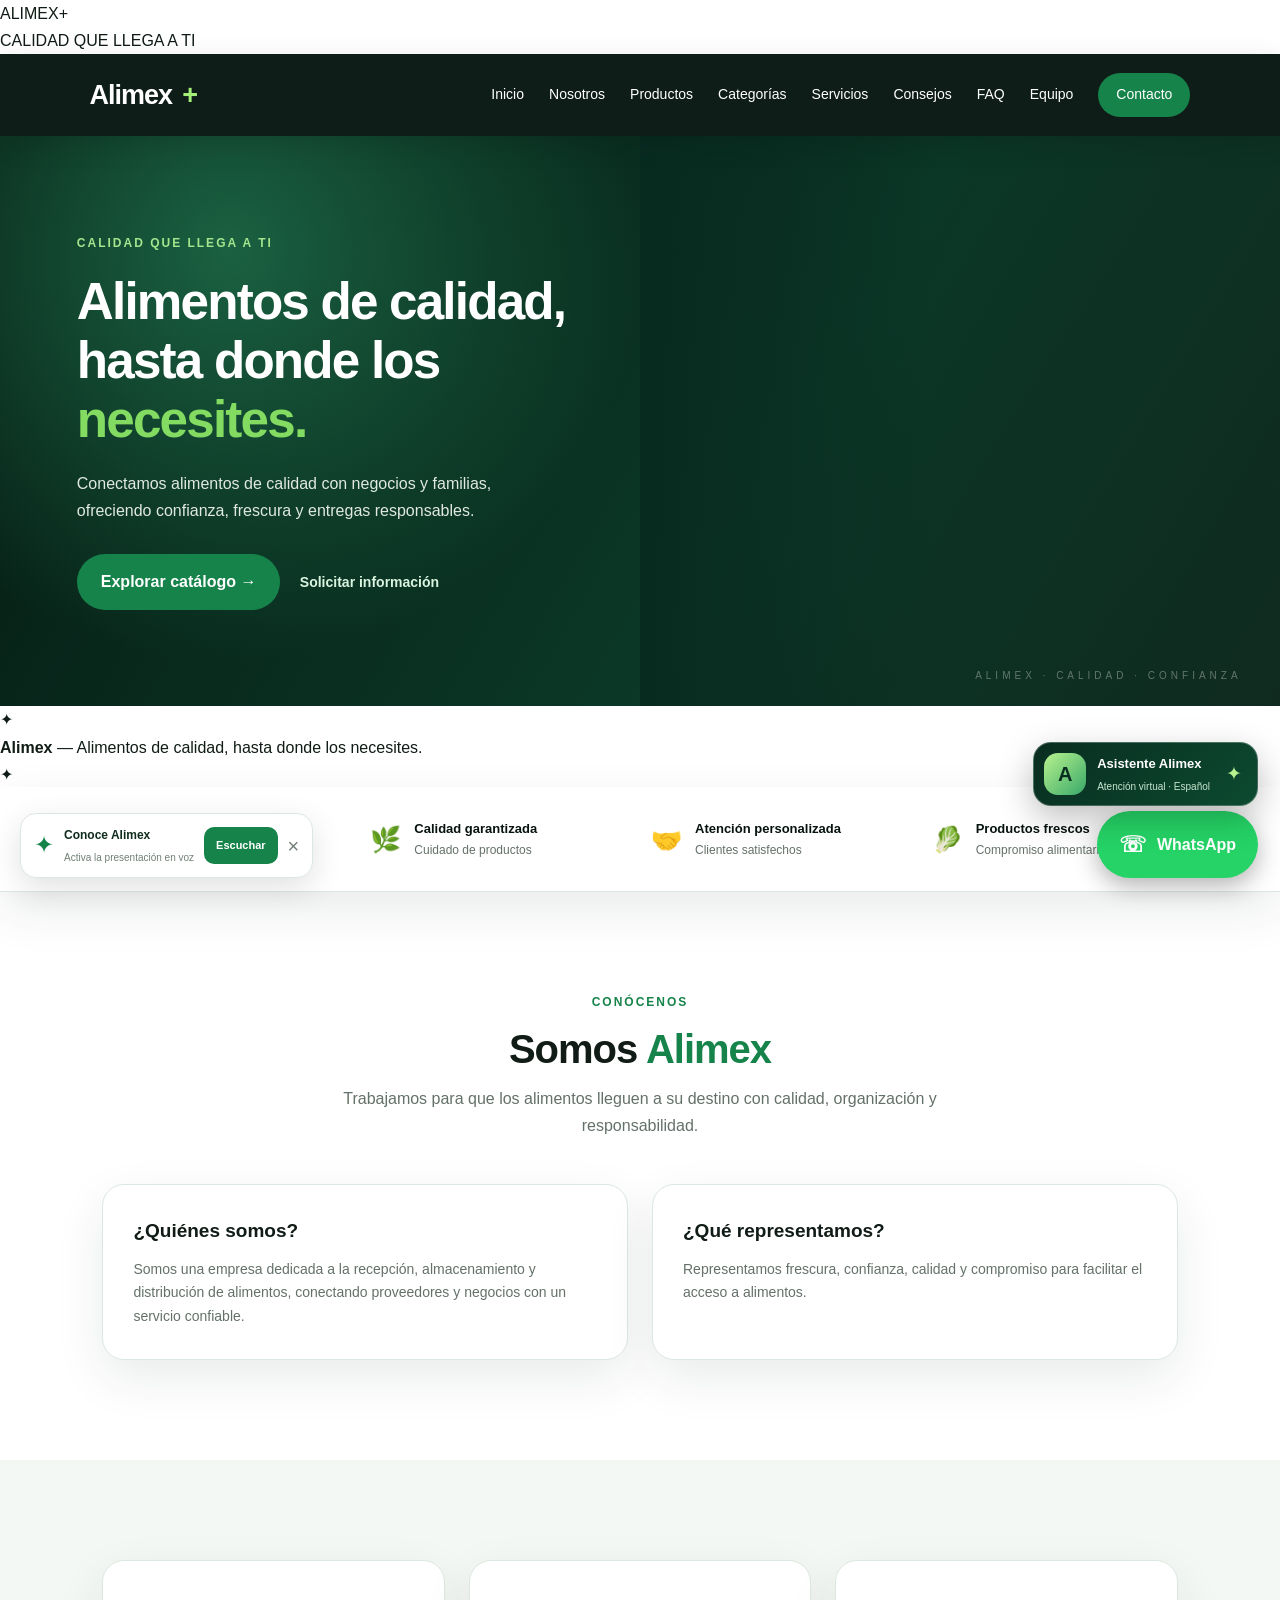
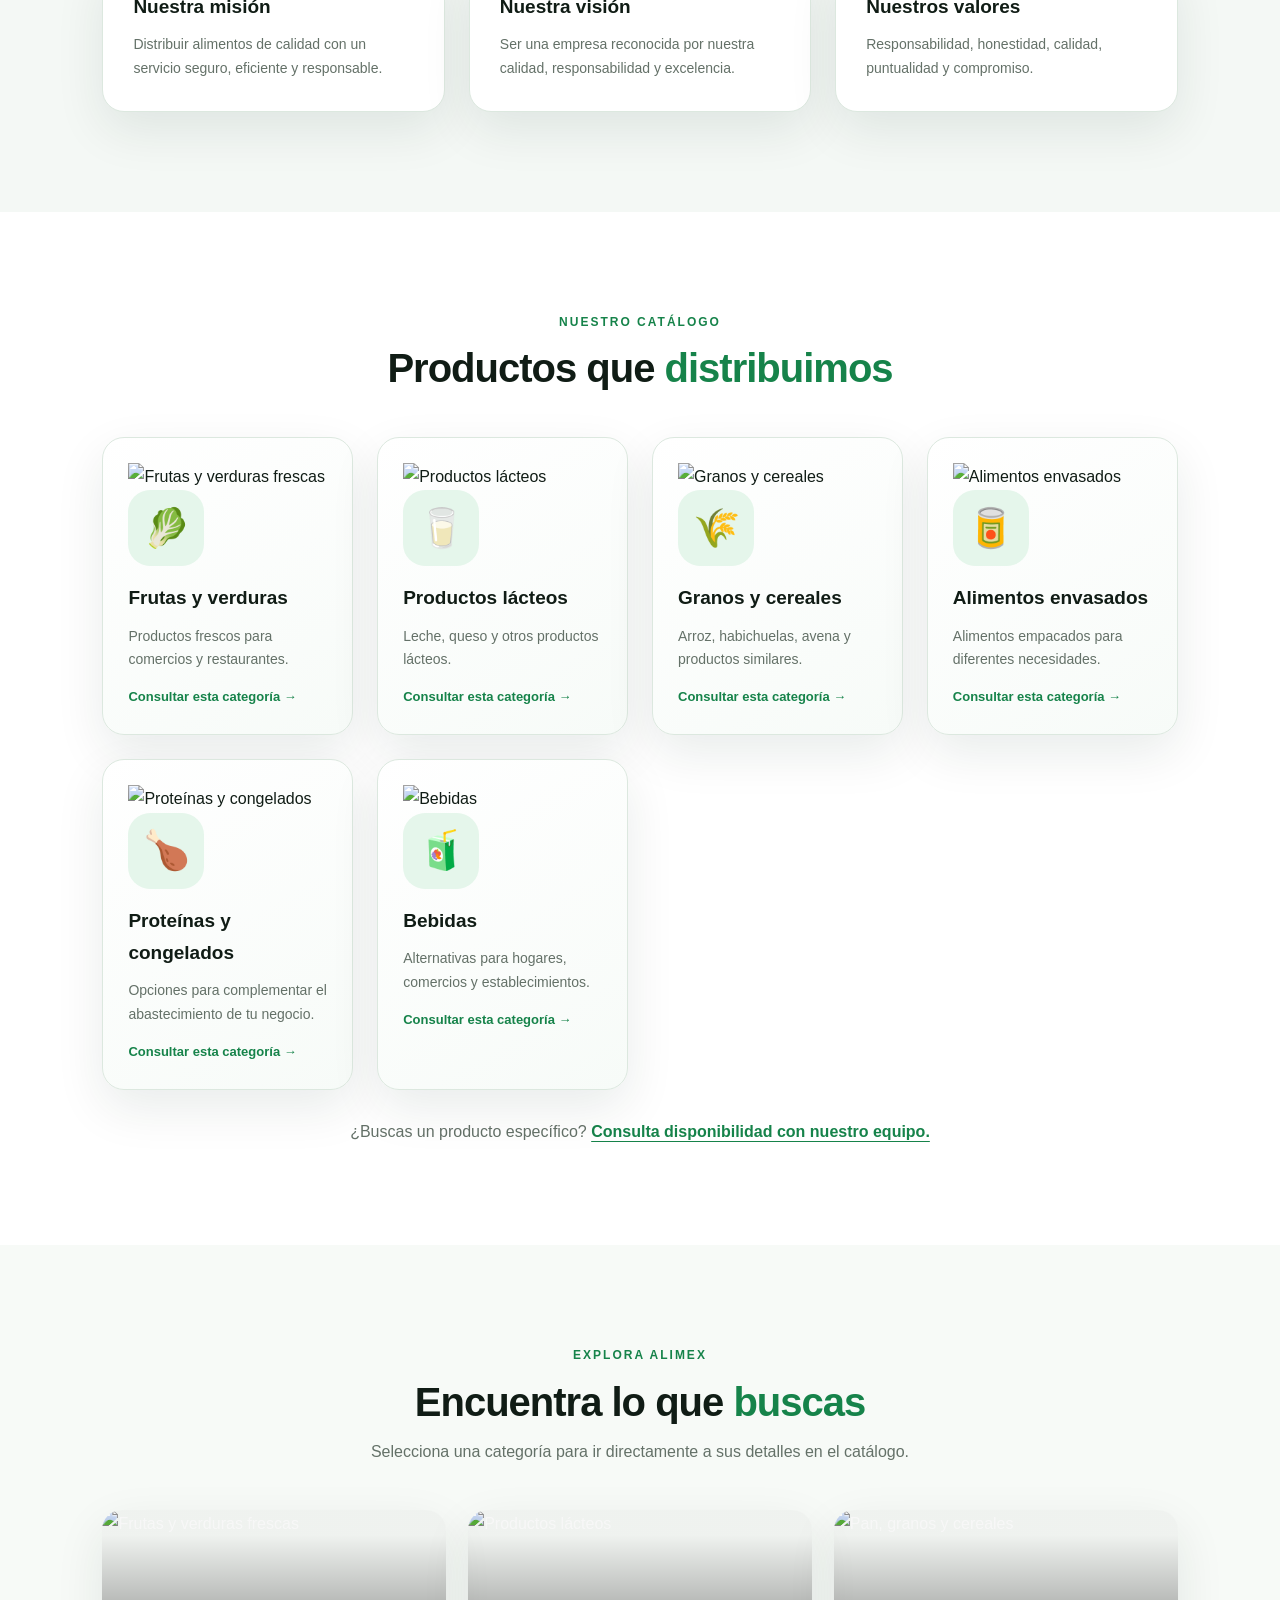
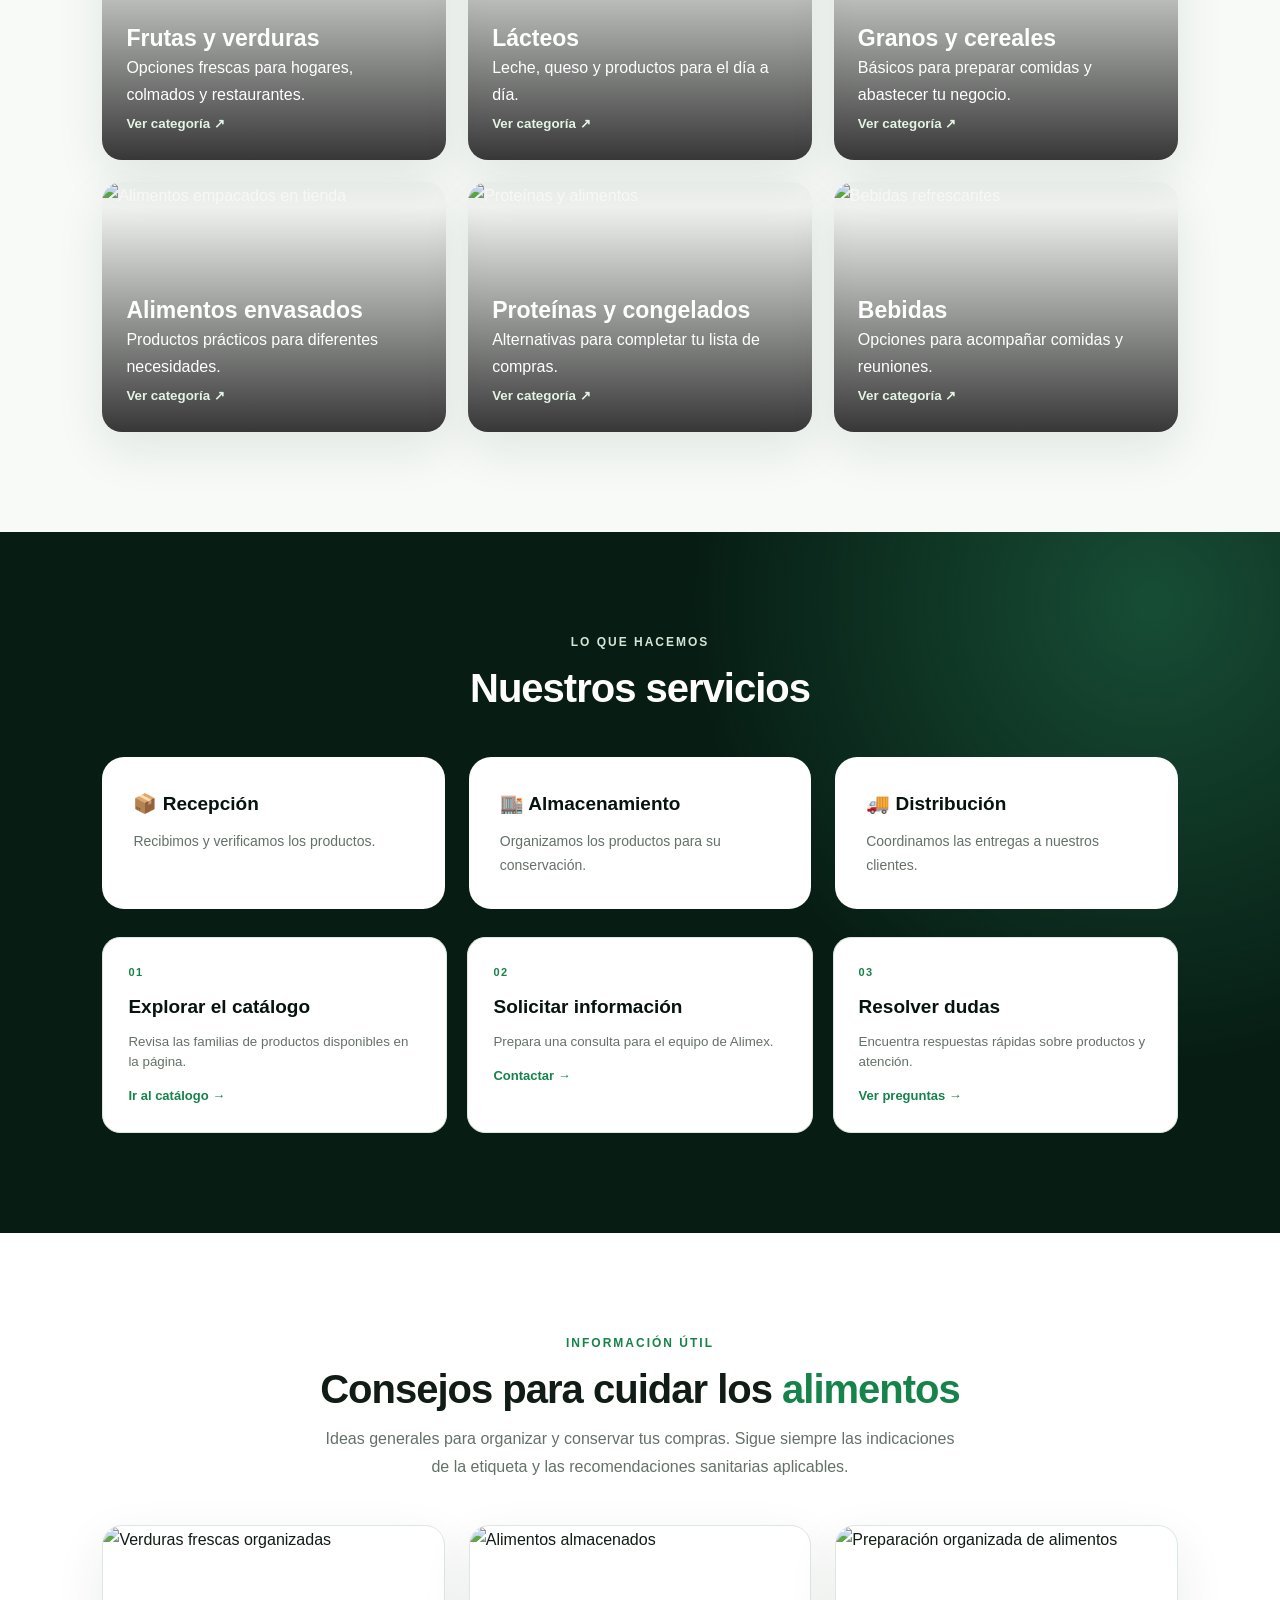
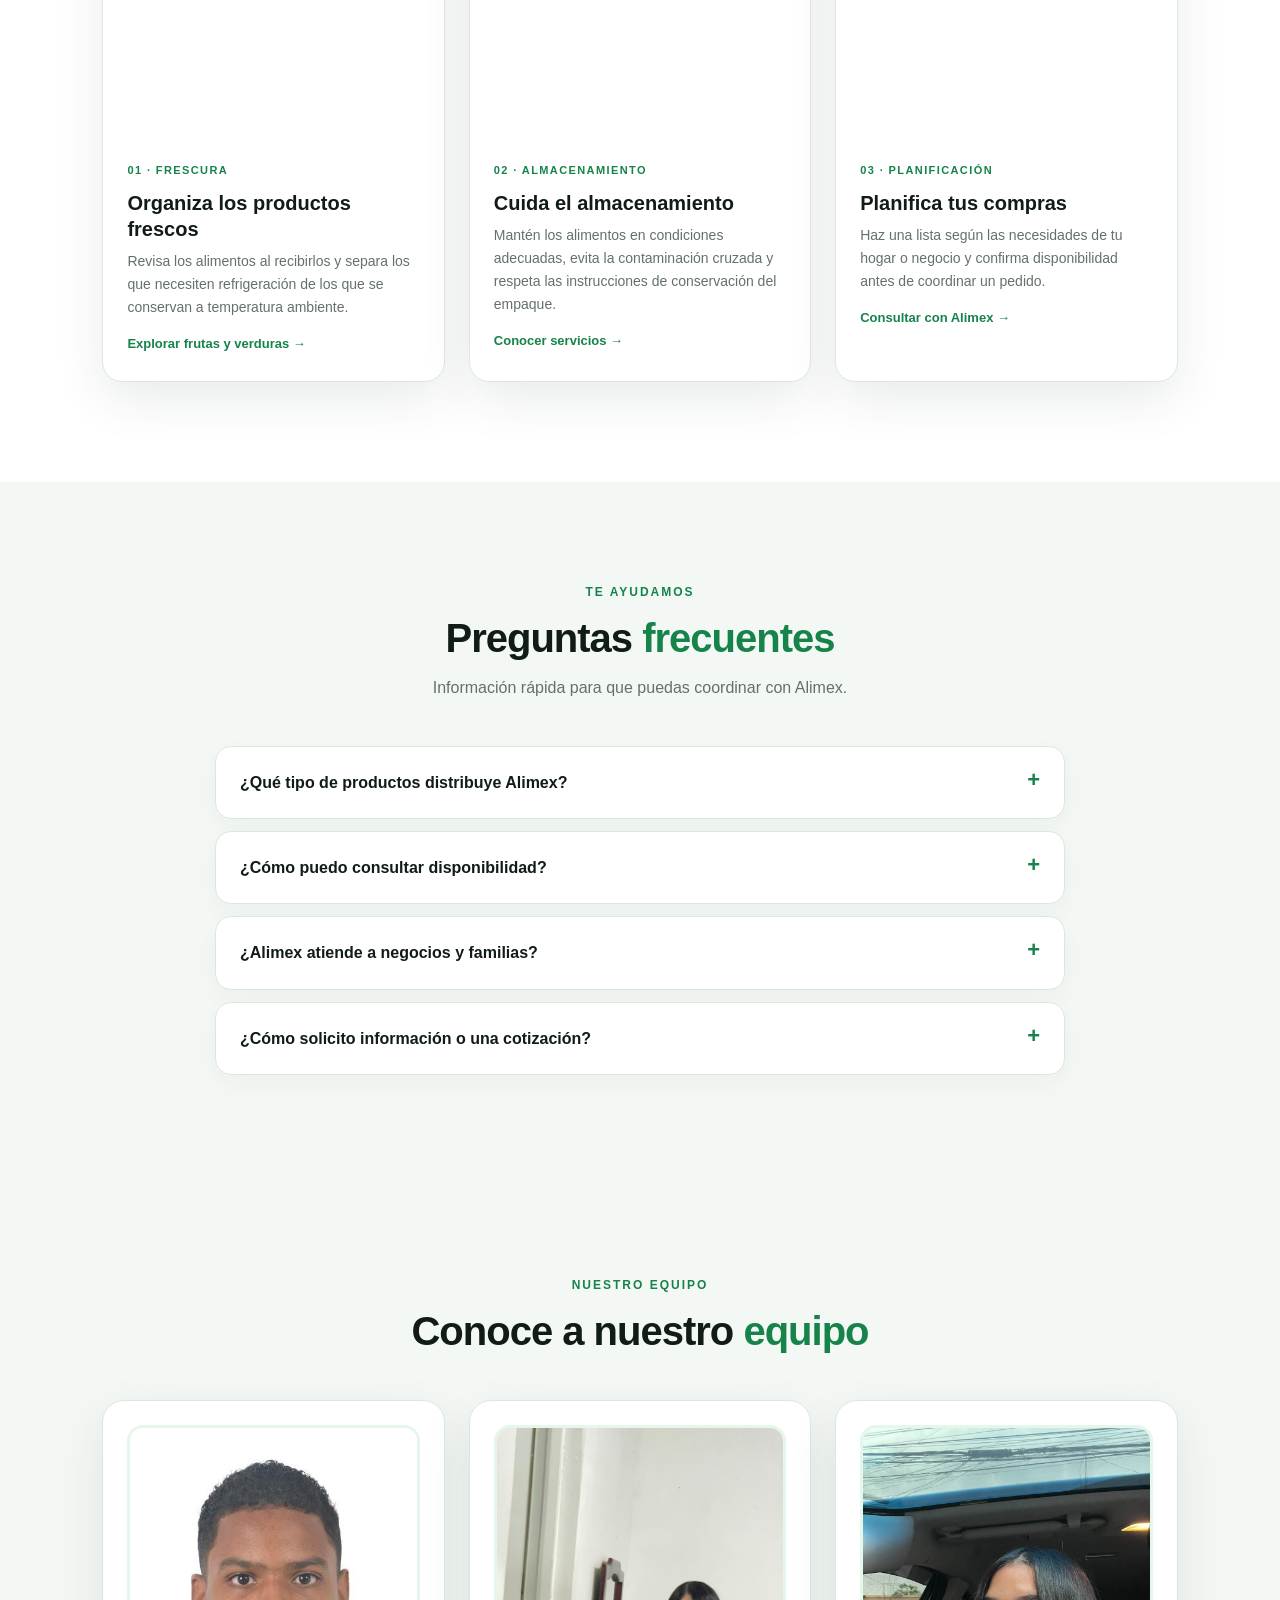
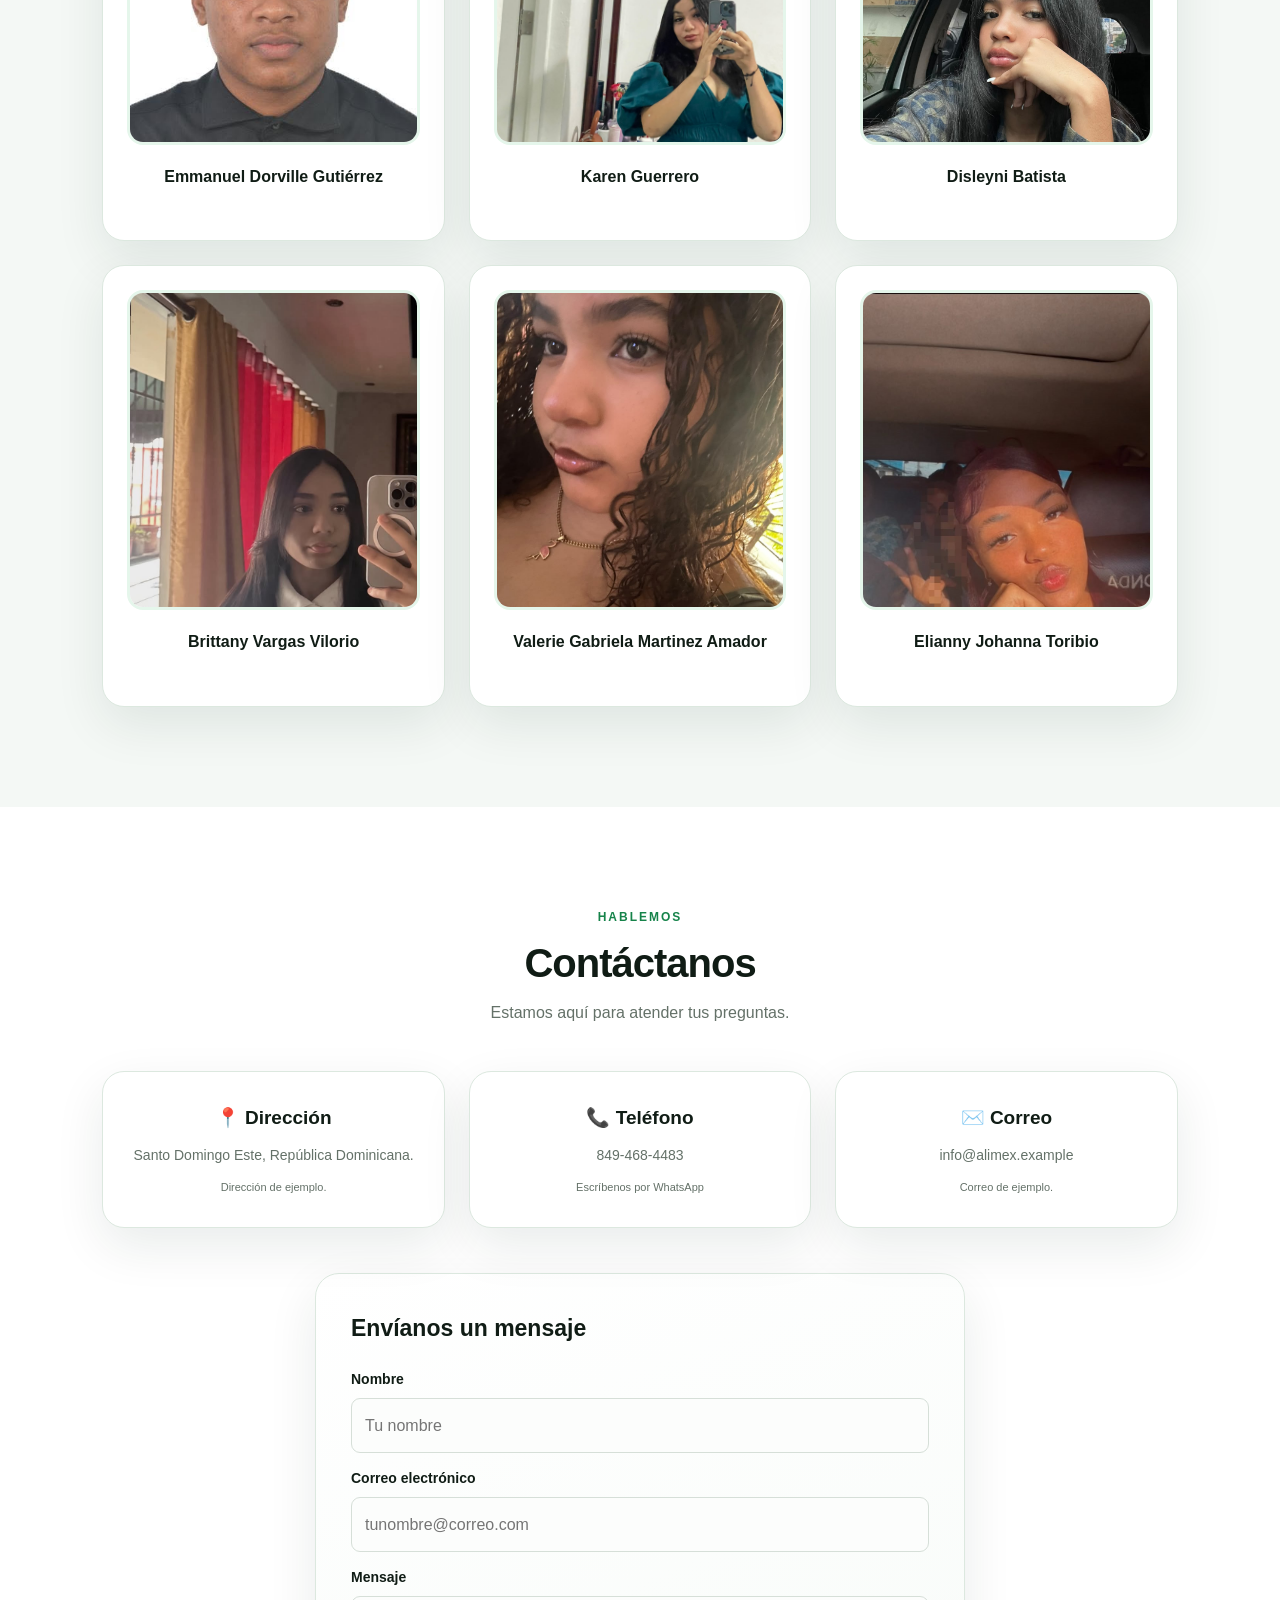
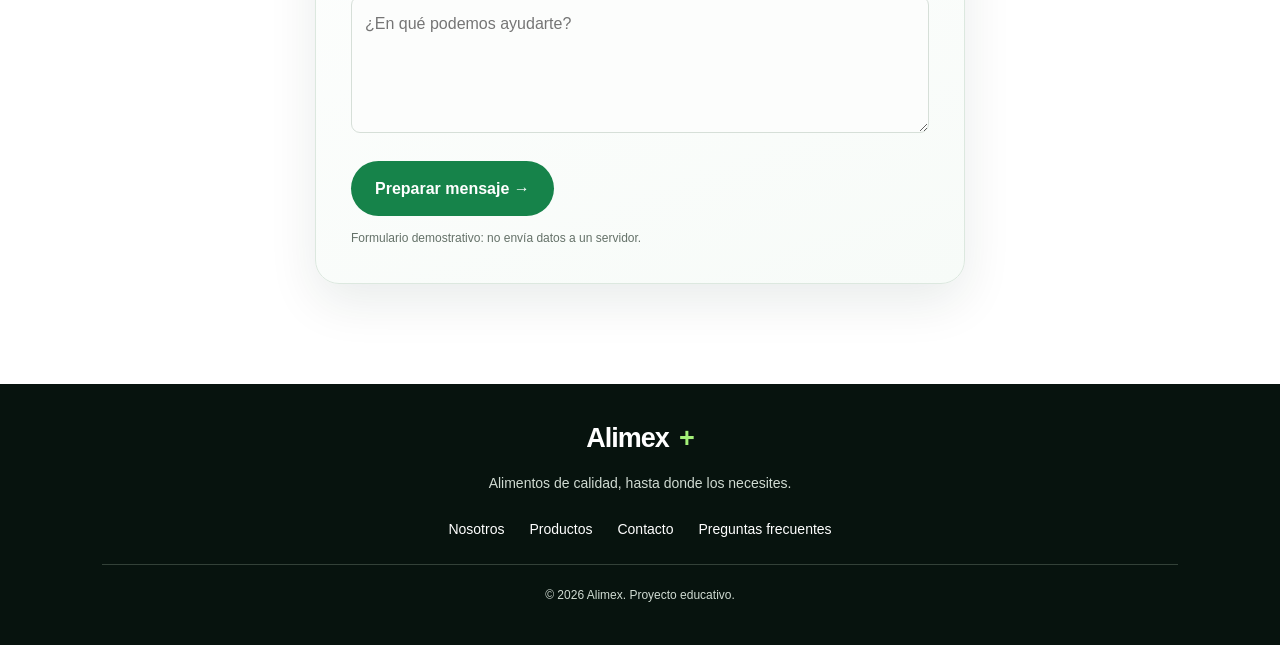
==== index.html @ 025674e3 "Añadir fotos de productos, descripciones y entrada animada Alimex" ====
<!DOCTYPE html>
<html lang="es">
<head>
    <meta charset="UTF-8">
    <meta name="viewport" content="width=device-width, initial-scale=1.0">
    <meta name="description" content="Alimex: distribución responsable de alimentos, calidad y atención personalizada en República Dominicana.">
    <title>Alimex | Distribución de Alimentos</title>
    <link rel="stylesheet" href="styles.css">
    <style>
        .team-grid { grid-template-columns: repeat(3, minmax(0, 1fr)) !important; }
        @media (max-width: 700px) { .team-grid { grid-template-columns: 1fr !important; } }
    </style>
    <script src="script.js" defer></script>
</head>
<body>
    <div class="alimex-intro" aria-label="Bienvenido a Alimex"><div class="intro-ghost">ALIMEX<span>+</span></div><p>CALIDAD QUE LLEGA A TI</p></div>
    <header class="header">
        <a href="#inicio" class="logo">Alimex<span>+</span></a>
        <button class="menu-toggle" id="menu-toggle">☰</button>
        <nav class="nav" id="nav">
            <a href="#inicio">Inicio</a>
            <a href="#nosotros">Nosotros</a>
            <a href="#productos">Productos</a>
            <a href="#categorias">Categorías</a>
            <a href="#servicios">Servicios</a>
            <a href="#consejos">Consejos</a>
            <a href="#preguntas">FAQ</a>
            <a href="#equipo">Equipo</a>
            <a href="#contacto">Contacto</a>
        </nav>
    </header>
    <main>
        <section class="hero" id="inicio">
            <div class="hero-content">
                <p class="eyebrow">CALIDAD QUE LLEGA A TI</p>
                <h1>Alimentos de calidad,<br>hasta donde los <span>necesites.</span></h1>
                <p>Conectamos alimentos de calidad con negocios y familias, ofreciendo confianza, frescura y entregas responsables.</p>
                <a href="#productos" class="button">Explorar catálogo →</a>
                <a href="#contacto" class="hero-secondary">Solicitar información</a>
            </div>
            <div class="hero-image" role="img" aria-label="Alimentos frescos"></div>
        </section>
        <section class="slogan-strip" aria-label="Eslogan de Alimex"><span class="slogan-mark">✦</span><p><strong>Alimex</strong> — Alimentos de calidad, hasta donde los necesites.</p><span class="slogan-mark">✦</span></section>
        <section class="benefits">
            <div>🚚 <span><strong>Entrega responsable</strong><small>Servicio puntual</small></span></div>
            <div>🌿 <span><strong>Calidad garantizada</strong><small>Cuidado de productos</small></span></div>
            <div>🤝 <span><strong>Atención personalizada</strong><small>Clientes satisfechos</small></span></div>
            <div>🥬 <span><strong>Productos frescos</strong><small>Compromiso alimentario</small></span></div>
        </section>
        <section class="section" id="nosotros">
            <div class="section-heading">
                <p class="eyebrow">CONÓCENOS</p>
                <h2>Somos <span>Alimex</span></h2>
                <p>Trabajamos para que los alimentos lleguen a su destino con calidad, organización y responsabilidad.</p>
            </div>
            <div class="about-grid">
                <article class="info-card"><h3>¿Quiénes somos?</h3><p>Somos una empresa dedicada a la recepción, almacenamiento y distribución de alimentos, conectando proveedores y negocios con un servicio confiable.</p></article>
                <article class="info-card"><h3>¿Qué representamos?</h3><p>Representamos frescura, confianza, calidad y compromiso para facilitar el acceso a alimentos.</p></article>
            </div>
        </section>
        <section class="section values-section">
            <div class="mission-grid">
                <article><h3>Nuestra misión</h3><p>Distribuir alimentos de calidad con un servicio seguro, eficiente y responsable.</p></article>
                <article><h3>Nuestra visión</h3><p>Ser una empresa reconocida por nuestra calidad, responsabilidad y excelencia.</p></article>
                <article><h3>Nuestros valores</h3><p>Responsabilidad, honestidad, calidad, puntualidad y compromiso.</p></article>
            </div>
        </section>
        <section class="section" id="productos">
            <div class="section-heading"><p class="eyebrow">NUESTRO CATÁLOGO</p><h2>Productos que <span>distribuimos</span></h2></div>
            <div class="products-grid">
                <article class="product-card" id="cat-frutas"><img class="product-photo" src="https://images.unsplash.com/photo-1542838132-92c53300491e?auto=format&fit=crop&w=600&q=80" alt="Frutas y verduras frescas" loading="lazy"><div class="product-emoji">🥬</div><h3>Frutas y verduras</h3><p>Productos frescos para comercios y restaurantes.</p><a class="text-link" href="#contacto">Consultar esta categoría →</a></article>
                <article class="product-card" id="cat-lacteos"><img class="product-photo" src="https://images.unsplash.com/photo-1550583724-b2692b85b150?auto=format&fit=crop&w=600&q=80" alt="Productos lácteos" loading="lazy"><div class="product-emoji">🥛</div><h3>Productos lácteos</h3><p>Leche, queso y otros productos lácteos.</p><a class="text-link" href="#contacto">Consultar esta categoría →</a></article>
                <article class="product-card" id="cat-granos"><img class="product-photo" src="https://images.unsplash.com/photo-1509440159596-0249088772ff?auto=format&fit=crop&w=600&q=80" alt="Granos y cereales" loading="lazy"><div class="product-emoji">🌾</div><h3>Granos y cereales</h3><p>Arroz, habichuelas, avena y productos similares.</p><a class="text-link" href="#contacto">Consultar esta categoría →</a></article>
                <article class="product-card" id="cat-envasados"><img class="product-photo" src="https://images.unsplash.com/photo-1604719312566-8912e9c8a213?auto=format&fit=crop&w=600&q=80" alt="Alimentos envasados" loading="lazy"><div class="product-emoji">🥫</div><h3>Alimentos envasados</h3><p>Alimentos empacados para diferentes necesidades.</p><a class="text-link" href="#contacto">Consultar esta categoría →</a></article>
                <article class="product-card" id="cat-congelados"><img class="product-photo" src="https://images.unsplash.com/photo-1607623814075-e51df1bdc82f?auto=format&fit=crop&w=600&q=80" alt="Proteínas y congelados" loading="lazy"><div class="product-emoji">🍗</div><h3>Proteínas y congelados</h3><p>Opciones para complementar el abastecimiento de tu negocio.</p><a class="text-link" href="#contacto">Consultar esta categoría →</a></article>
                <article class="product-card" id="cat-bebidas"><img class="product-photo" src="https://images.unsplash.com/photo-1534353473418-4cfa6c56fd38?auto=format&fit=crop&w=600&q=80" alt="Bebidas" loading="lazy"><div class="product-emoji">🧃</div><h3>Bebidas</h3><p>Alternativas para hogares, comercios y establecimientos.</p><a class="text-link" href="#contacto">Consultar esta categoría →</a></article>
            </div>
            <p class="catalog-note">¿Buscas un producto específico? <a href="#contacto">Consulta disponibilidad con nuestro equipo.</a></p>
        </section>
        <section class="section category-showcase" id="categorias">
            <div class="section-heading"><p class="eyebrow">EXPLORA ALIMEX</p><h2>Encuentra lo que <span>buscas</span></h2><p>Selecciona una categoría para ir directamente a sus detalles en el catálogo.</p></div>
            <div class="category-photo-grid">
                <a class="category-photo-card" href="#cat-frutas"><img src="https://images.unsplash.com/photo-1542838132-92c53300491e?auto=format&fit=crop&w=900&q=85" alt="Frutas y verduras frescas" loading="lazy"><div class="category-photo-copy"><span>Frutas y verduras</span><p>Opciones frescas para hogares, colmados y restaurantes.</p><small>Ver categoría ↗</small></div></a>
                <a class="category-photo-card" href="#cat-lacteos"><img src="https://images.unsplash.com/photo-1550583724-b2692b85b150?auto=format&fit=crop&w=900&q=85" alt="Productos lácteos" loading="lazy"><div class="category-photo-copy"><span>Lácteos</span><p>Leche, queso y productos para el día a día.</p><small>Ver categoría ↗</small></div></a>
                <a class="category-photo-card" href="#cat-granos"><img src="https://images.unsplash.com/photo-1509440159596-0249088772ff?auto=format&fit=crop&w=900&q=85" alt="Pan, granos y cereales" loading="lazy"><div class="category-photo-copy"><span>Granos y cereales</span><p>Básicos para preparar comidas y abastecer tu negocio.</p><small>Ver categoría ↗</small></div></a>
                <a class="category-photo-card" href="#cat-envasados"><img src="https://images.unsplash.com/photo-1604719312566-8912e9c8a213?auto=format&fit=crop&w=900&q=85" alt="Alimentos empacados en tienda" loading="lazy"><div class="category-photo-copy"><span>Alimentos envasados</span><p>Productos prácticos para diferentes necesidades.</p><small>Ver categoría ↗</small></div></a>
                <a class="category-photo-card" href="#cat-congelados"><img src="https://images.unsplash.com/photo-1607623814075-e51df1bdc82f?auto=format&fit=crop&w=900&q=85" alt="Proteínas y alimentos" loading="lazy"><div class="category-photo-copy"><span>Proteínas y congelados</span><p>Alternativas para completar tu lista de compras.</p><small>Ver categoría ↗</small></div></a>
                <a class="category-photo-card" href="#cat-bebidas"><img src="https://images.unsplash.com/photo-1534353473418-4cfa6c56fd38?auto=format&fit=crop&w=900&q=85" alt="Bebidas refrescantes" loading="lazy"><div class="category-photo-copy"><span>Bebidas</span><p>Opciones para acompañar comidas y reuniones.</p><small>Ver categoría ↗</small></div></a>
            </div>
        </section>
        <section class="section services-section" id="servicios">
            <div class="section-heading"><p class="eyebrow">LO QUE HACEMOS</p><h2>Nuestros servicios</h2></div>
            <div class="services-grid">
                <article><h3>📦 Recepción</h3><p>Recibimos y verificamos los productos.</p></article>
                <article><h3>🏬 Almacenamiento</h3><p>Organizamos los productos para su conservación.</p></article>
                <article><h3>🚚 Distribución</h3><p>Coordinamos las entregas a nuestros clientes.</p></article>
            </div>
            <div class="business-paths">
                <a href="#productos"><span>01</span><strong>Explorar el catálogo</strong><small>Revisa las familias de productos disponibles en la página.</small><b>Ir al catálogo →</b></a>
                <a href="#contacto"><span>02</span><strong>Solicitar información</strong><small>Prepara una consulta para el equipo de Alimex.</small><b>Contactar →</b></a>
                <a href="#preguntas"><span>03</span><strong>Resolver dudas</strong><small>Encuentra respuestas rápidas sobre productos y atención.</small><b>Ver preguntas →</b></a>
            </div>
        </section>
        <section class="section tips-section" id="consejos">
            <div class="section-heading"><p class="eyebrow">INFORMACIÓN ÚTIL</p><h2>Consejos para cuidar los <span>alimentos</span></h2><p>Ideas generales para organizar y conservar tus compras. Sigue siempre las indicaciones de la etiqueta y las recomendaciones sanitarias aplicables.</p></div>
            <div class="tips-grid">
                <article class="tip-card"><img src="https://images.unsplash.com/photo-1584473457409-ae5c91d7a7b4?auto=format&fit=crop&w=900&q=85" alt="Verduras frescas organizadas" loading="lazy"><div><span>01 · FRESCURA</span><h3>Organiza los productos frescos</h3><p>Revisa los alimentos al recibirlos y separa los que necesiten refrigeración de los que se conservan a temperatura ambiente.</p><a href="#cat-frutas">Explorar frutas y verduras →</a></div></article>
                <article class="tip-card"><img src="https://images.unsplash.com/photo-1606787366850-de6330128bfc?auto=format&fit=crop&w=900&q=85" alt="Alimentos almacenados" loading="lazy"><div><span>02 · ALMACENAMIENTO</span><h3>Cuida el almacenamiento</h3><p>Mantén los alimentos en condiciones adecuadas, evita la contaminación cruzada y respeta las instrucciones de conservación del empaque.</p><a href="#servicios">Conocer servicios →</a></div></article>
                <article class="tip-card"><img src="https://images.unsplash.com/photo-1556909114-f6e7ad7d3136?auto=format&fit=crop&w=900&q=85" alt="Preparación organizada de alimentos" loading="lazy"><div><span>03 · PLANIFICACIÓN</span><h3>Planifica tus compras</h3><p>Haz una lista según las necesidades de tu hogar o negocio y confirma disponibilidad antes de coordinar un pedido.</p><a href="#contacto">Consultar con Alimex →</a></div></article>
            </div>
        </section>
        <section class="section faq-section" id="preguntas">
            <div class="section-heading"><p class="eyebrow">TE AYUDAMOS</p><h2>Preguntas <span>frecuentes</span></h2><p>Información rápida para que puedas coordinar con Alimex.</p></div>
            <div class="faq-list">
                <details><summary>¿Qué tipo de productos distribuye Alimex?</summary><p>Trabajamos con categorías como frutas y verduras, lácteos, granos, alimentos envasados y otras opciones. Consulta disponibilidad para tu pedido.</p></details>
                <details><summary>¿Cómo puedo consultar disponibilidad?</summary><p>Escríbenos por WhatsApp y cuéntanos qué productos necesitas y para qué tipo de negocio.</p></details>
                <details><summary>¿Alimex atiende a negocios y familias?</summary><p>Podemos orientarte según tus necesidades. Contacta al equipo para confirmar condiciones y cobertura.</p></details>
                <details><summary>¿Cómo solicito información o una cotización?</summary><p>Usa el botón de WhatsApp o los datos de contacto de esta página. Nuestro equipo podrá ayudarte con los siguientes pasos.</p></details>
            </div>
        </section>
        <section class="section team-section" id="equipo">
            <div class="section-heading">
                <p class="eyebrow">NUESTRO EQUIPO</p>
                <h2>Conoce a nuestro <span>equipo</span></h2>
            </div>
            <div class="team-grid">
                <article class="team-card">
                    <img class="team-photo" src="845457746_1101589266060737_3366460002558829633_n.jpg" alt="Emmanuel Dorville Gutiérrez" loading="lazy">
                    <h3>Emmanuel Dorville Gutiérrez</h3>
                </article>
                <article class="team-card">
                    <img class="team-photo" src="WhatsApp%20Image%202026-10-20%20at%202.13.17%20PM.jpeg" alt="Karen Guerrero" loading="lazy">
                    <h3>Karen Guerrero</h3>
                </article>
                <article class="team-card">
                    <img class="team-photo" src="WhatsApp%20Image%202026-10-20%20at%202.13.17%20PM%20(1).jpeg" alt="Disleyni Batista" loading="lazy">
                    <h3>Disleyni Batista</h3>
                </article>
                <article class="team-card">
                    <img class="team-photo" src="WhatsApp%20Image%202026-10-20%20at%2011.03.15%20PM%20(1).jpeg" alt="Brittany Vargas Vilorio" loading="lazy">
                    <h3>Brittany Vargas Vilorio</h3>
                </article>
                <article class="team-card">
                    <img class="team-photo" src="WhatsApp%20Image%202026-10-20%20at%2011.11.09%20PM.jpeg" alt="Valerie Gabriela Martinez Amador" loading="lazy">
                    <h3>Valerie Gabriela Martinez Amador</h3>
                </article>
                <article class="team-card">
                    <img class="team-photo" src="WhatsApp%20Image%202026-10-20%20at%2011.54.37%20PM.jpeg" alt="Elianny Johanna Toribio" loading="lazy">
                    <h3>Elianny Johanna Toribio</h3>
                </article>
            </div>
        </section>
        <section class="section" id="contacto">
            <div class="section-heading"><p class="eyebrow">HABLEMOS</p><h2>Contáctanos</h2><p>Estamos aquí para atender tus preguntas.</p></div>
            <div class="contact-grid">
                <article class="contact-card"><h3>📍 Dirección</h3><p>Santo Domingo Este, República Dominicana.</p><small>Dirección de ejemplo.</small></article>
                <article class="contact-card"><h3>📞 Teléfono</h3><p><a href="tel:+18494684483">849-468-4483</a></p><small><a href="https://wa.me/18494684483" target="_blank" rel="noopener noreferrer">Escríbenos por WhatsApp</a></small></article>
                <article class="contact-card"><h3>✉️ Correo</h3><p>info@alimex.example</p><small>Correo de ejemplo.</small></article>
            </div>
            <form class="contact-form" id="contact-form">
                <h3>Envíanos un mensaje</h3>
                <label for="name">Nombre</label><input type="text" id="name" required placeholder="Tu nombre">
                <label for="email">Correo electrónico</label><input type="email" id="email" required placeholder="tunombre@correo.com">
                <label for="message">Mensaje</label><textarea id="message" rows="4" required placeholder="¿En qué podemos ayudarte?"></textarea>
                <button type="submit" class="button">Preparar mensaje →</button>
                <p id="form-status" class="form-status"></p>
                <small>Formulario demostrativo: no envía datos a un servidor.</small>
            </form>
        </section>
    </main>
    <footer class="footer">
        <a href="#inicio" class="logo">Alimex<span>+</span></a>
        <p>Alimentos de calidad, hasta donde los necesites.</p>
        <div class="footer-links"><a href="#nosotros">Nosotros</a><a href="#productos">Productos</a><a href="#contacto">Contacto</a><a href="#preguntas">Preguntas frecuentes</a></div>
        <p class="copyright">© <span id="year"></span> Alimex. Proyecto educativo.</p>
    </footer>

    <aside class="alimex-assistant" id="alimex-assistant" aria-label="Asistente virtual de Alimex">
      <button class="assistant-launcher" id="assistant-launcher" aria-expanded="false" aria-controls="assistant-panel"><span class="assistant-orb" aria-hidden="true">A</span><span><strong>Asistente Alimex</strong><small>Atención virtual · Español</small></span><span class="assistant-launcher-icon" aria-hidden="true">✦</span></button>
      <section class="assistant-panel" id="assistant-panel" hidden>
        <header class="assistant-head"><div class="assistant-avatar">A<span></span></div><div><strong>Asistente Alimex</strong><small>Tu guía de productos y servicios</small></div><button id="assistant-close" class="assistant-close" aria-label="Cerrar asistente">×</button></header>
        <div class="assistant-welcome"><span class="assistant-label">BIENVENIDO A ALIMEX</span><p id="assistant-message" aria-live="polite">¡Hola! Te doy la bienvenida a Alimex. Puedo orientarte sobre nuestros productos, servicios y formas de contacto.</p></div>
        <div class="assistant-quick-actions"><button data-question="productos">Ver productos</button><button data-question="servicios">Nuestros servicios</button><button data-question="contacto">Cómo contactar</button><button data-question="horario">Información general</button></div>
        <form id="assistant-form" class="assistant-form"><label class="sr-only" for="assistant-input">Escribe tu pregunta</label><input id="assistant-input" type="text" placeholder="Escribe tu pregunta…" autocomplete="off"><button type="submit" aria-label="Enviar pregunta">➤</button></form>
        <div class="assistant-controls"><button id="assistant-speak" type="button">▶ Escuchar presentación</button><button id="assistant-stop" type="button">Ⅱ Silenciar</button></div>
        <p class="assistant-disclaimer">Asistente informativa. Para confirmar precios, inventario, cobertura y pedidos, contacta directamente a Alimex.</p>
      </section>
    </aside>
    <div class="presentation-nudge" id="presentation-nudge"><span>✦</span><p><strong>Conoce Alimex</strong><small>Activa la presentación en voz</small></p><button id="presentation-start">Escuchar</button><button id="presentation-dismiss" aria-label="Cerrar aviso">×</button></div>
    <a class="whatsapp-float" href="https://wa.me/18494684483" target="_blank" rel="noopener noreferrer" aria-label="Contactar a Alimex por WhatsApp" style="position:fixed!important;right:22px!important;bottom:22px!important;z-index:99999!important;display:flex!important;align-items:center!important;gap:10px!important;padding:15px 22px!important;border-radius:999px!important;background:#25D366!important;color:#fff!important;font-weight:800!important;font-size:16px!important;text-decoration:none!important;box-shadow:0 8px 24px rgba(0,0,0,.3)!important;visibility:visible!important;opacity:1!important;"><span aria-hidden="true" style="font-size:22px">☏</span><span>WhatsApp</span></a>
</body>
</html>
---- styles.css ----
:root {
    --green: #278641;
    --green-dark: #123c2b;
    --green-light: #eaf5ec;
    --black: #101914;
    --white: #ffffff;
    --gray: #647168;
    --background: #f7f9f7;
    --border: #e2e9e3;
    --shadow: 0 12px 35px rgba(18, 60, 43, 0.08);
}

* {
    margin: 0;
    padding: 0;
    box-sizing: border-box;
}

html {
    scroll-behavior: smooth;
    scroll-padding-top: 90px;
}

body {
    font-family: Arial, Helvetica, sans-serif;
    color: var(--black);
    background: var(--white);
    line-height: 1.7;
}

a {
    text-decoration: none;
    color: inherit;
}

button, input, textarea {
    font: inherit;
}

.header {
    min-height: 82px;
    padding: 15px 7%;
    display: flex;
    align-items: center;
    justify-content: space-between;
    gap: 25px;
    background: var(--black);
    color: var(--white);
    position: sticky;
    top: 0;
    z-index: 100;
}

.logo {
    display: flex;
    align-items: center;
    gap: 10px;
    font-size: 27px;
    font-weight: 800;
    line-height: 1.1;
}

.logo span {
    color: #79d65c;
}

.nav {
    display: flex;
    align-items: center;
    gap: 25px;
}

.nav a {
    font-size: 14px;
    transition: color 0.2s;
}

.nav a:hover {
    color: #79d65c;
}

.nav a:last-child {
    background: var(--green);
    color: white;
    padding: 10px 18px;
    border-radius: 30px;
}

.menu-toggle {
    display: none;
    color: white;
    background: transparent;
    border: 0;
    font-size: 26px;
    cursor: pointer;
}

.hero {
    min-height: 520px;
    display: grid;
    grid-template-columns: 1fr 1fr;
    align-items: center;
    background: var(--green-dark);
    color: white;
    overflow: hidden;
}

.hero-content {
    padding: 70px 0 70px 12%;
    position: relative;
    z-index: 1;
}

.eyebrow {
    color: var(--green);
    font-size: 12px;
    font-weight: 800;
    letter-spacing: 2px;
}

.hero .eyebrow {
    color: #a4e58e;
}

.hero h1 {
    font-size: clamp(34px, 4vw, 55px);
    line-height: 1.15;
    margin: 20px 0;
}

.hero h1 span {
    color: #83dc61;
}

.hero-content > p:not(.eyebrow) {
    color: #e0e9e2;
    max-width: 480px;
    margin-bottom: 30px;
}

.button {
    display: inline-block;
    border: 0;
    background: var(--green);
    color: white;
    padding: 14px 24px;
    border-radius: 30px;
    font-weight: bold;
    cursor: pointer;
    transition: background 0.2s, transform 0.2s;
}

.button:hover {
    background: #1d6b32;
    transform: translateY(-2px);
}

.hero-image {
    min-height: 520px;
    background:
        linear-gradient(90deg, var(--green-dark), transparent 35%),
        url("https://images.unsplash.com/photo-1542838132-92c53300491e?auto=format&fit=crop&w=1200&q=85")
        center / cover no-repeat;
}

.benefits {
    display: grid;
    grid-template-columns: repeat(4, 1fr);
    padding: 26px 7%;
    gap: 22px;
    background: white;
    box-shadow: var(--shadow);
}

.benefits > div {
    display: flex;
    align-items: center;
    gap: 13px;
    font-size: 25px;
}

.benefits strong,
.benefits small {
    display: block;
}

.benefits strong {
    font-size: 13px;
    color: var(--black);
}

.benefits small {
    font-size: 12px;
    color: var(--gray);
}

.section {
    padding: 85px 8%;
}

.section-heading {
    max-width: 650px;
    margin: 0 auto 45px;
    text-align: center;
}

.section-heading h2 {
    font-size: clamp(28px, 4vw, 40px);
    line-height: 1.2;
    margin: 12px 0;
}

.section-heading h2 span {
    color: var(--green);
}

.section-heading > p:last-child {
    color: var(--gray);
}

.about-grid,
.mission-grid,
.products-grid,
.services-grid,
.team-grid,
.contact-grid {
    display: grid;
    gap: 24px;
}

.about-grid {
    grid-template-columns: repeat(2, 1fr);
}

.info-card,
.mission-grid article,
.product-card,
.services-grid article,
.team-card,
.contact-card {
    padding: 30px;
    background: white;
    border: 1px solid var(--border);
    border-radius: 18px;
    box-shadow: var(--shadow);
}

.info-card h3,
.mission-grid h3,
.product-card h3,
.services-grid h3,
.team-card h3,
.contact-card h3 {
    margin-bottom: 10px;
    font-size: 19px;
}

.info-card p,
.mission-grid p,
.product-card p,
.services-grid p,
.contact-card p,
.team-card p {
    color: var(--gray);
    font-size: 14px;
}

.values-section {
    background: var(--background);
}

.mission-grid {
    grid-template-columns: repeat(3, 1fr);
}

.products-grid {
    grid-template-columns: repeat(4, 1fr);
}

.product-card {
    padding: 25px;
    transition: transform 0.2s;
}

.product-card:hover,
.team-card:hover {
    transform: translateY(-5px);
}

.product-emoji {
    font-size: 48px;
    margin-bottom: 16px;
}

.services-section {
    background: var(--green-dark);
    color: white;
}

.services-section .section-heading h2 {
    color: white;
}

.services-section .section-heading p {
    color: #d4e5d7;
}

.services-grid {
    grid-template-columns: repeat(3, 1fr);
}

.services-grid article {
    color: var(--black);
}

.team-section {
    background: var(--background);
}

.team-grid {
    grid-template-columns: repeat(4, 1fr);
}

.team-card {
    text-align: center;
    transition: transform 0.2s;
}

.team-avatar {
    width: 95px;
    height: 95px;
    border-radius: 50%;
    margin: 0 auto 18px;
    display: grid;
    place-items: center;
    background: var(--green-dark);
    color: white;
    font-size: 29px;
    font-weight: bold;
    border: 5px solid var(--green-light);
}

.team-card h3 {
    font-size: 16px;
}

.team-card p {
    font-size: 13px;
}

.contact-grid {
    grid-template-columns: repeat(3, 1fr);
}

.contact-card {
    text-align: center;
    overflow-wrap: anywhere;
}

.contact-card small {
    display: block;
    margin-top: 10px;
    color: var(--gray);
    font-size: 11px;
}

.contact-form {
    max-width: 650px;
    margin: 45px auto 0;
    padding: 35px;
    border: 1px solid var(--border);
    border-radius: 18px;
    box-shadow: var(--shadow);
}

.contact-form h3 {
    font-size: 23px;
    margin-bottom: 20px;
}

.contact-form label {
    display: block;
    margin: 14px 0 6px;
    font-weight: bold;
    font-size: 14px;
}

.contact-form input,
.contact-form textarea {
    width: 100%;
    padding: 13px;
    border: 1px solid #d6dfd8;
    border-radius: 9px;
    background: #fcfdfc;
    outline: none;
}

.contact-form input:focus,
.contact-form textarea:focus {
    border-color: var(--green);
}

.contact-form textarea {
    resize: vertical;
}

.contact-form button {
    margin-top: 20px;
}

.contact-form > small {
    display: block;
    margin-top: 12px;
    color: var(--gray);
    font-size: 12px;
}

.form-status {
    margin-top: 12px;
    color: var(--green);
    overflow-wrap: anywhere;
}

.footer {
    padding: 40px 8%;
    background: var(--black);
    color: white;
    text-align: center;
}

.footer .logo {
    justify-content: center;
    margin-bottom: 18px;
}

.footer > p {
    color: #d0dbd2;
    font-size: 14px;
}

.footer-links {
    display: flex;
    justify-content: center;
    flex-wrap: wrap;
    gap: 25px;
    margin: 22px 0;
    font-size: 14px;
}

.footer-links a:hover {
    color: #83dc61;
}

.footer .copyright {
    border-top: 1px solid #334138;
    padding-top: 20px;
    font-size: 12px;
}

@media (max-width: 1000px) {
    .benefits {
        grid-template-columns: repeat(2, 1fr);
    }

    .products-grid,
    .team-grid {
        grid-template-columns: repeat(2, 1fr);
    }
}

@media (max-width: 700px) {
    .header {
        min-height: 70px;
    }

    .menu-toggle {
        display: block;
    }

    .nav {
        display: none;
        position: absolute;
        top: 100%;
        left: 0;
        right: 0;
        padding: 22px 7%;
        background: var(--black);
        flex-direction: column;
        align-items: stretch;
    }

    .nav.open {
        display: flex;
    }

    .nav a {
        padding: 8px 0;
    }

    .nav a:last-child {
        text-align: center;
    }

    .hero {
        grid-template-columns: 1fr;
    }

    .hero-content {
        padding: 60px 8%;
    }

    .hero-image {
        min-height: 280px;
    }

    .benefits,
    .about-grid,
    .mission-grid,
    .products-grid,
    .services-grid,
    .team-grid,
    .contact-grid {
        grid-template-columns: 1fr;
    }

    .section {
        padding: 60px 7%;
    }

    .contact-form {
        padding: 24px;
    }
}


/* Foto del único integrante mostrado en la sección del equipo */
.team-grid {
    grid-template-columns: minmax(240px, 360px);
    justify-content: center;
}

.team-photo {
    display: block;
    width: 100%;
    max-width: 260px;
    height: 300px;
    object-fit: cover;
    object-position: center top;
    border-radius: 14px;
    margin: 0 auto 18px;
    border: 4px solid var(--green-light);
}

.team-card h3 {
    overflow-wrap: anywhere;
}


/* Botón flotante de WhatsApp */
.whatsapp-float {
    position: fixed;
    right: 22px;
    bottom: 22px;
    z-index: 999;
    display: inline-flex;
    align-items: center;
    justify-content: center;
    gap: 10px;
    padding: 14px 20px;
    border-radius: 999px;
    background: #25D366;
    color: #ffffff;
    font-weight: 800;
    font-size: 15px;
    box-shadow: 0 8px 24px rgba(0, 0, 0, 0.22);
    transition: transform 0.2s, background 0.2s;
}
.whatsapp-float:hover {
    background: #1ebe5d;
    color: #ffffff;
    transform: translateY(-3px);
}
.whatsapp-icon {
    display: inline-grid;
    place-items: center;
    width: 25px;
    height: 25px;
    border: 2px solid #ffffff;
    border-radius: 50%;
    font-size: 16px;
    line-height: 1;
}
@media (max-width: 480px) {
    .whatsapp-float {
        right: 14px;
        bottom: 14px;
        padding: 12px 16px;
    }
}


/* Renovación visual Alimex: acabados premium, contenido ampliado y asistente */
:root{--green:#16834a;--green-dark:#082b20;--green-light:#e5f6eb;--black:#07130e;--background:#f4f8f5;--border:#dce8df;--shadow:0 18px 50px rgba(8,43,32,.09)}
body{background:#fff;color:#101c15}
.header{backdrop-filter:blur(16px);background:rgba(5,20,14,.96);box-shadow:0 8px 28px rgba(0,0,0,.12)}
.logo{letter-spacing:-1px}.logo span{color:#a3f078}
.nav a{transition:color .2s,transform .2s}.nav a:hover{transform:translateY(-2px)}
.hero{background:radial-gradient(circle at 18% 20%,#1a6141 0,transparent 36%),linear-gradient(120deg,#061b13,#0b3827 60%,#102a1f);position:relative}
.hero:after{content:"ALIMEX · CALIDAD · CONFIANZA";position:absolute;right:3%;bottom:22px;color:rgba(255,255,255,.35);font-size:10px;letter-spacing:4px}
.hero-content{padding-top:86px;padding-bottom:86px}.hero h1{letter-spacing:-1.8px}.hero-image{background:linear-gradient(90deg,#082b20 0%,rgba(8,43,32,.1) 45%,rgba(8,43,32,.04)),url("https://images.unsplash.com/photo-1542838132-92c53300491e?auto=format&fit=crop&w=1400&q=90") center/cover no-repeat;min-height:570px}
.hero-secondary{display:inline-block;margin-left:15px;padding:12px 0;color:#d9f5df;font-size:14px;font-weight:700}.hero-secondary:hover{color:#a3f078}
.benefits{position:relative;z-index:2;margin:-1px auto 0;border-bottom:1px solid var(--border)}.benefits>div{padding:5px 0}
.section{padding-top:100px;padding-bottom:100px}.section-heading h2{letter-spacing:-1px}.info-card,.mission-grid article,.product-card,.services-grid article,.team-card,.contact-card{border-radius:22px;transition:transform .25s,border-color .25s,box-shadow .25s}.info-card:hover,.mission-grid article:hover,.product-card:hover,.services-grid article:hover,.contact-card:hover{transform:translateY(-5px);border-color:#a8d9b8;box-shadow:0 22px 48px rgba(8,43,32,.12)}
.product-card{position:relative;overflow:hidden;background:linear-gradient(150deg,#fff,#f7fbf8)}.product-emoji{display:grid;place-items:center;width:76px;height:76px;border-radius:22px;background:var(--green-light);font-size:38px}.catalog-note{text-align:center;margin-top:28px;color:var(--gray)}.catalog-note a{color:var(--green);font-weight:800;text-decoration:underline;text-underline-offset:4px}
.services-section{background:radial-gradient(circle at 90% 10%,#174d35,transparent 35%),#071d14}.services-grid article{border:1px solid rgba(255,255,255,.12);box-shadow:none}.team-grid{grid-template-columns:repeat(3,minmax(0,1fr))!important;justify-content:stretch;align-items:stretch}.team-card{padding:24px;background:#fff}.team-photo{height:320px;max-width:100%;border:3px solid #e5f6eb;border-radius:16px}.team-card h3{min-height:2.7em}.faq-section{background:#f4f8f5}.faq-list{max-width:850px;margin:0 auto;display:grid;gap:12px}.faq-list details{padding:22px 24px;background:#fff;border:1px solid var(--border);border-radius:16px;box-shadow:0 8px 24px rgba(8,43,32,.04)}.faq-list summary{cursor:pointer;font-weight:800;list-style:none;display:flex;justify-content:space-between;gap:16px}.faq-list summary:after{content:"+";color:var(--green);font-size:22px;line-height:1}.faq-list details[open] summary:after{content:"−"}.faq-list details p{padding-top:14px;color:var(--gray);font-size:14px}
.contact-form{border-radius:24px;background:linear-gradient(160deg,#fff,#f7fbf8)}.contact-form input:focus,.contact-form textarea:focus{box-shadow:0 0 0 4px rgba(22,131,74,.1)}
.whatsapp-float{bottom:22px!important;right:22px!important}
.alimex-assistant{position:fixed;right:22px;bottom:94px;z-index:100001;font-family:Arial,Helvetica,sans-serif;color:#12251a}
.assistant-launcher{display:flex;align-items:center;gap:11px;padding:10px 15px 10px 10px;border:1px solid rgba(255,255,255,.25);border-radius:18px;background:linear-gradient(135deg,#092d20,#0c4a30);color:white;box-shadow:0 12px 34px rgba(0,0,0,.25);cursor:pointer;text-align:left;transition:transform .2s}
.assistant-launcher:hover{transform:translateY(-3px)}.assistant-launcher strong,.assistant-launcher small{display:block}.assistant-launcher strong{font-size:13px}.assistant-launcher small{font-size:10px;color:#c7e6d0;margin-top:3px}.assistant-orb{display:grid;place-items:center;width:42px;height:42px;border-radius:14px;background:linear-gradient(135deg,#b8f28e,#38a968);color:#092d20;font-weight:900;font-size:20px}.assistant-launcher-icon{color:#b8f28e;font-size:19px;margin-left:5px}
.assistant-panel{width:min(360px,calc(100vw - 28px));margin-top:10px;border-radius:22px;overflow:hidden;background:#fff;border:1px solid #dce8df;box-shadow:0 25px 70px rgba(0,0,0,.28);animation:assistantIn .22s ease-out}.assistant-panel[hidden]{display:none}@keyframes assistantIn{from{opacity:0;transform:translateY(8px) scale(.98)}to{opacity:1;transform:translateY(0) scale(1)}}
.assistant-head{display:flex;align-items:center;gap:11px;padding:16px;background:linear-gradient(120deg,#082b20,#12623d);color:white}.assistant-head strong,.assistant-head small{display:block}.assistant-head strong{font-size:14px}.assistant-head small{font-size:11px;color:#cce8d5;margin-top:4px}.assistant-avatar{position:relative;display:grid;place-items:center;width:40px;height:40px;border-radius:14px;background:#a8e97c;color:#092b1d;font-weight:900;font-size:20px}.assistant-avatar span{position:absolute;right:-2px;bottom:-2px;width:11px;height:11px;background:#57e58a;border:2px solid #0b4c30;border-radius:50%}.assistant-close{margin-left:auto;border:0;background:transparent;color:white;font-size:27px;cursor:pointer}
.assistant-welcome{padding:18px 18px 10px}.assistant-label{font-size:9px;letter-spacing:1.8px;color:#16834a;font-weight:900}.assistant-welcome p{font-size:13px;line-height:1.65;margin-top:8px;color:#33463a}
.assistant-quick-actions{display:grid;grid-template-columns:1fr 1fr;gap:8px;padding:8px 16px 14px}.assistant-quick-actions button{border:1px solid #dce8df;background:#f6faf7;border-radius:11px;padding:10px 8px;color:#17432b;font-size:11px;font-weight:800;cursor:pointer}.assistant-quick-actions button:hover{background:#e5f6eb;border-color:#a8d9b8}
.assistant-form{display:flex;gap:8px;padding:0 16px 12px}.assistant-form input{width:100%;min-width:0;border:1px solid #dce8df;border-radius:12px;padding:12px;font-size:12px;outline:none}.assistant-form input:focus{border-color:#16834a;box-shadow:0 0 0 3px rgba(22,131,74,.1)}.assistant-form button{width:42px;flex-shrink:0;border:0;border-radius:12px;background:#16834a;color:#fff;font-size:18px;cursor:pointer}
.assistant-controls{display:flex;gap:8px;padding:0 16px 14px}.assistant-controls button{flex:1;border:0;border-radius:10px;padding:10px 7px;background:#092d20;color:#fff;font-size:10px;font-weight:800;cursor:pointer}.assistant-controls button+button{background:#edf4ef;color:#274533}.assistant-disclaimer{padding:11px 16px;background:#f6f9f6;border-top:1px solid #e5ece6;color:#708075;font-size:9px;line-height:1.5}
.presentation-nudge{position:fixed;left:20px;bottom:22px;z-index:9998;display:flex;align-items:center;gap:10px;padding:11px 13px;border:1px solid #dce8df;border-radius:16px;background:#fff;box-shadow:0 10px 32px rgba(0,0,0,.12);max-width:310px}.presentation-nudge>span{font-size:24px;color:#16834a}.presentation-nudge p{flex:1}.presentation-nudge strong,.presentation-nudge small{display:block}.presentation-nudge strong{font-size:12px;color:#102c1d}.presentation-nudge small{font-size:10px;color:#708075;margin-top:3px}.presentation-nudge button{border:0;cursor:pointer}.presentation-nudge #presentation-start{padding:9px 12px;border-radius:10px;background:#16834a;color:#fff;font-size:11px;font-weight:800}.presentation-nudge #presentation-dismiss{background:transparent;color:#718176;font-size:20px}
.sr-only{position:absolute;width:1px;height:1px;padding:0;margin:-1px;overflow:hidden;clip:rect(0,0,0,0);white-space:nowrap;border:0}
@media(max-width:1000px){.team-grid{grid-template-columns:repeat(2,minmax(0,1fr))!important}.hero-image{min-height:450px}}
@media(max-width:700px){.hero-image{min-height:300px}.hero-content{padding:58px 7%}.hero-secondary{margin-left:0;display:block}.section{padding:65px 6%}.team-grid{grid-template-columns:1fr!important}.team-photo{height:340px}.alimex-assistant{right:12px;bottom:84px}.assistant-launcher{padding:8px 11px 8px 8px}.assistant-orb{width:38px;height:38px}.presentation-nudge{left:10px;bottom:12px;max-width:calc(100vw - 24px);padding:9px}.presentation-nudge small{max-width:105px}.whatsapp-float{right:12px!important;bottom:12px!important}.hero:after{font-size:8px;letter-spacing:2px}}
@media(prefers-reduced-motion:reduce){*,*::before,*::after{scroll-behavior:auto!important;animation:none!important;transition:none!important}}


/* Nuevas rutas visuales y tarjetas de exploración */
.category-showcase { background: #f7faf7; }
.category-photo-grid { display:grid; grid-template-columns:repeat(3,minmax(0,1fr)); gap:22px; }
.category-photo-card { min-height:250px; position:relative; overflow:hidden; display:flex; flex-direction:column; justify-content:flex-end; padding:24px; border-radius:20px; color:#fff; isolation:isolate; box-shadow:var(--shadow); transition:transform .25s, box-shadow .25s; }
.category-photo-card::after { content:""; position:absolute; inset:0; z-index:-1; background:linear-gradient(180deg,rgba(0,0,0,.03) 10%,rgba(0,0,0,.78) 100%); }
.category-photo-card img { position:absolute; inset:0; width:100%; height:100%; object-fit:cover; z-index:-2; transition:transform .45s; }
.category-photo-card:hover { transform:translateY(-5px); box-shadow:0 18px 38px rgba(18,60,43,.18); }
.category-photo-card:hover img { transform:scale(1.06); }
.category-photo-card span { font-size:23px; font-weight:800; line-height:1.2; }
.category-photo-card small { margin-top:7px; color:#e3f4e4; font-weight:700; }
.text-link,.tip-card a { display:inline-block; margin-top:14px; color:var(--green); font-size:13px; font-weight:800; }
.product-card[id] { scroll-margin-top:110px; }
.business-paths { display:grid; grid-template-columns:repeat(3,minmax(0,1fr)); gap:20px; margin-top:28px; }
.business-paths a { display:flex; flex-direction:column; align-items:flex-start; gap:9px; background:#fff; color:var(--black); border:1px solid var(--border); border-radius:18px; padding:25px; transition:transform .2s,border-color .2s; }
.business-paths a:hover { transform:translateY(-4px); border-color:var(--green); }
.business-paths span,.tip-card div>span { color:var(--green); font-size:11px; letter-spacing:1.4px; font-weight:800; }
.business-paths strong { font-size:19px; }
.business-paths small { color:var(--gray); line-height:1.5; }
.business-paths b { color:var(--green); font-size:13px; margin-top:4px; }
.tips-section { background:#fff; }
.tips-grid { display:grid; grid-template-columns:repeat(3,minmax(0,1fr)); gap:24px; }
.tip-card { overflow:hidden; border:1px solid var(--border); border-radius:20px; background:#fff; box-shadow:var(--shadow); }
.tip-card img { display:block; width:100%; height:205px; object-fit:cover; }
.tip-card div { padding:24px; }
.tip-card h3 { font-size:20px; margin:8px 0; line-height:1.3; }
.tip-card p { color:var(--gray); font-size:14px; line-height:1.65; }
.category-photo-card:focus-visible,.business-paths a:focus-visible,.text-link:focus-visible,.tip-card a:focus-visible { outline:3px solid #79d65c; outline-offset:4px; }
@media (max-width:900px) {
 .category-photo-grid { grid-template-columns:repeat(2,minmax(0,1fr)); }
 .business-paths,.tips-grid { grid-template-columns:1fr; }
}
@media (max-width:600px) {
 .category-photo-grid { grid-template-columns:1fr; }
 .category-photo-card { min-height:220px; }
 .business-paths a { padding:22px; }
}
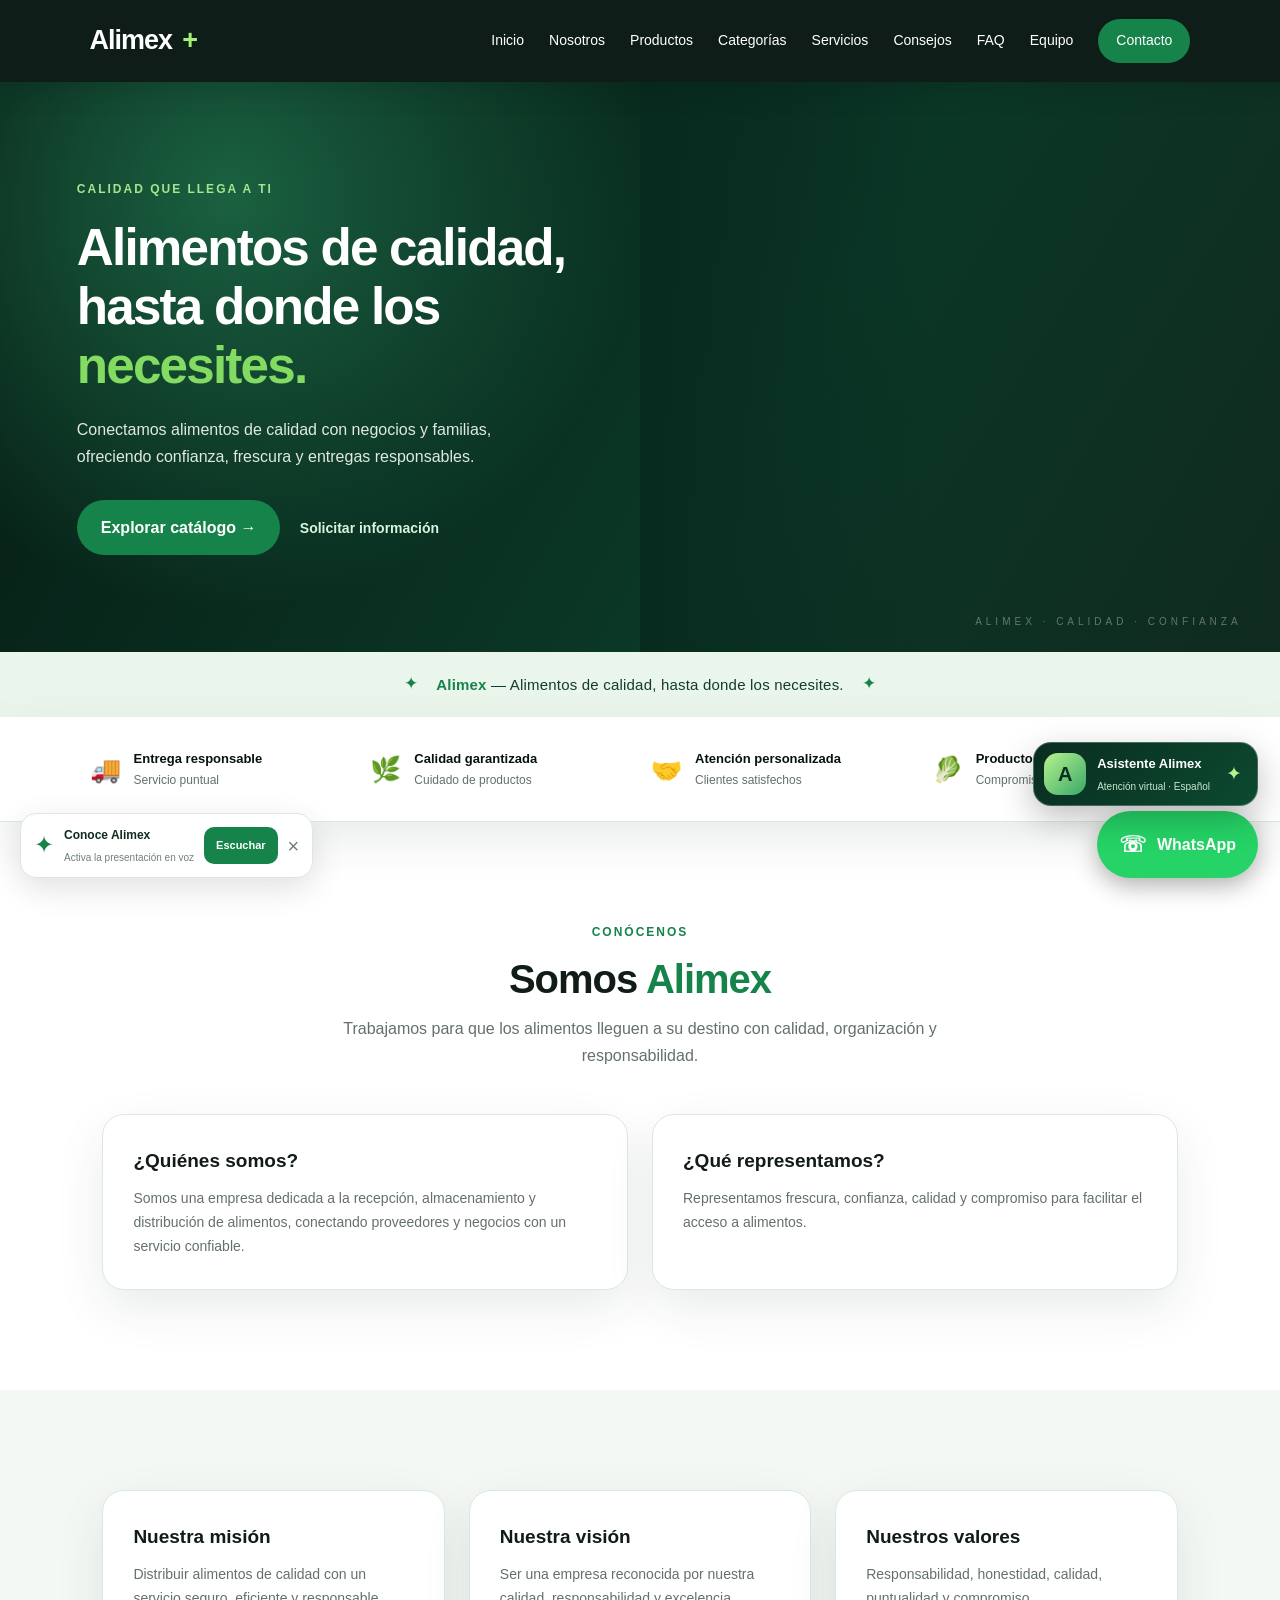
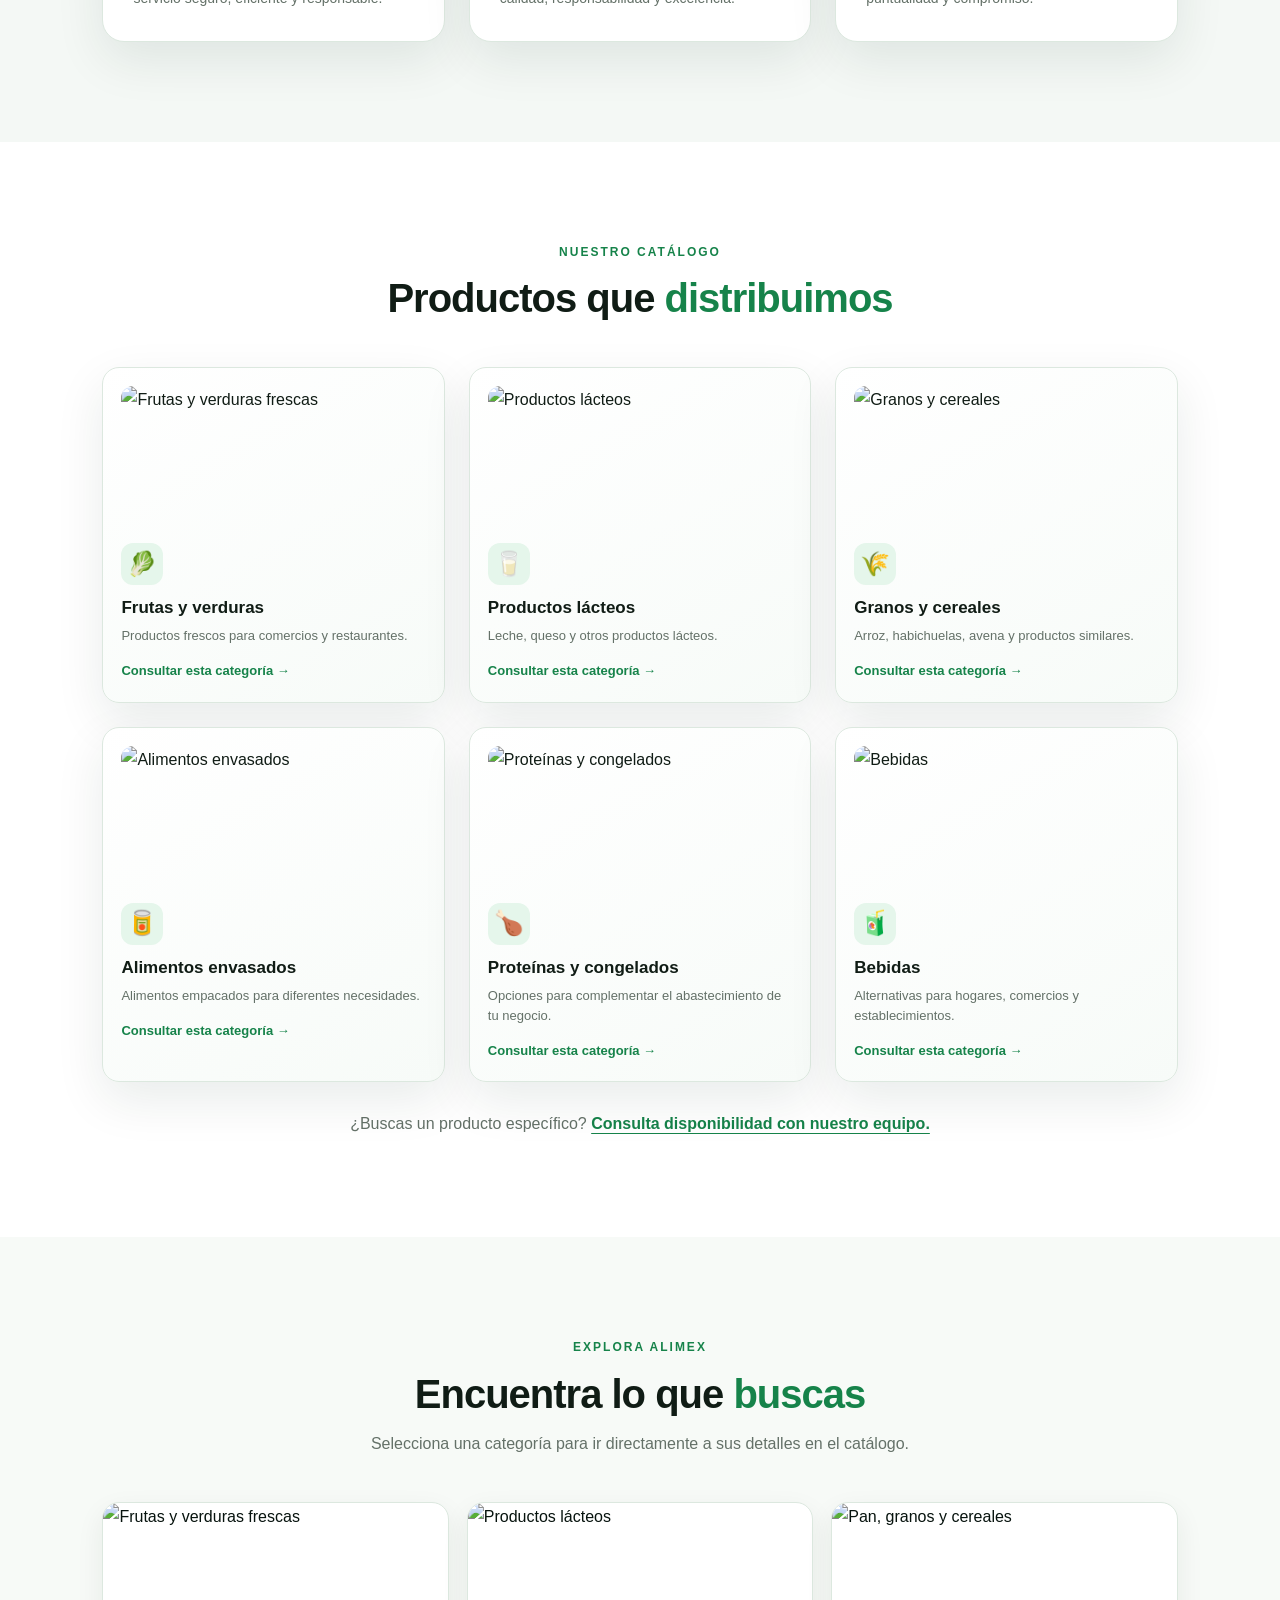
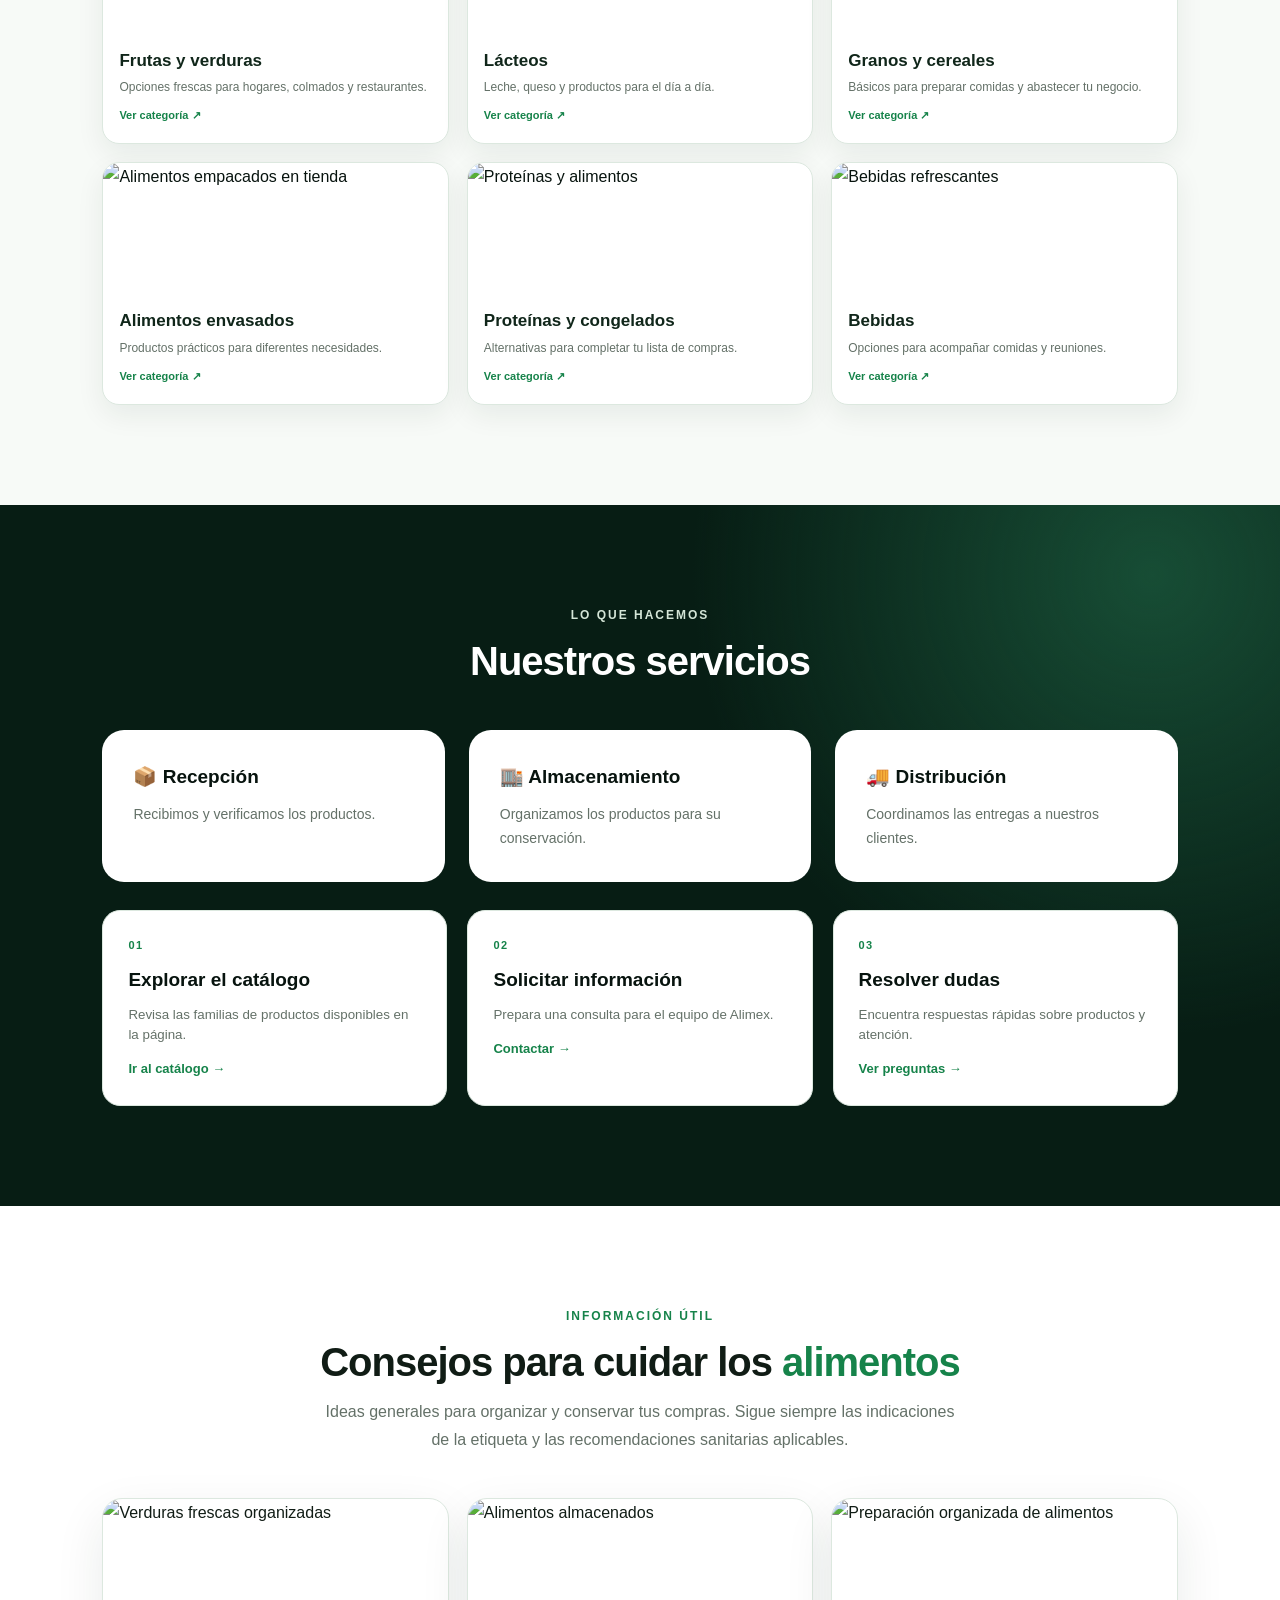
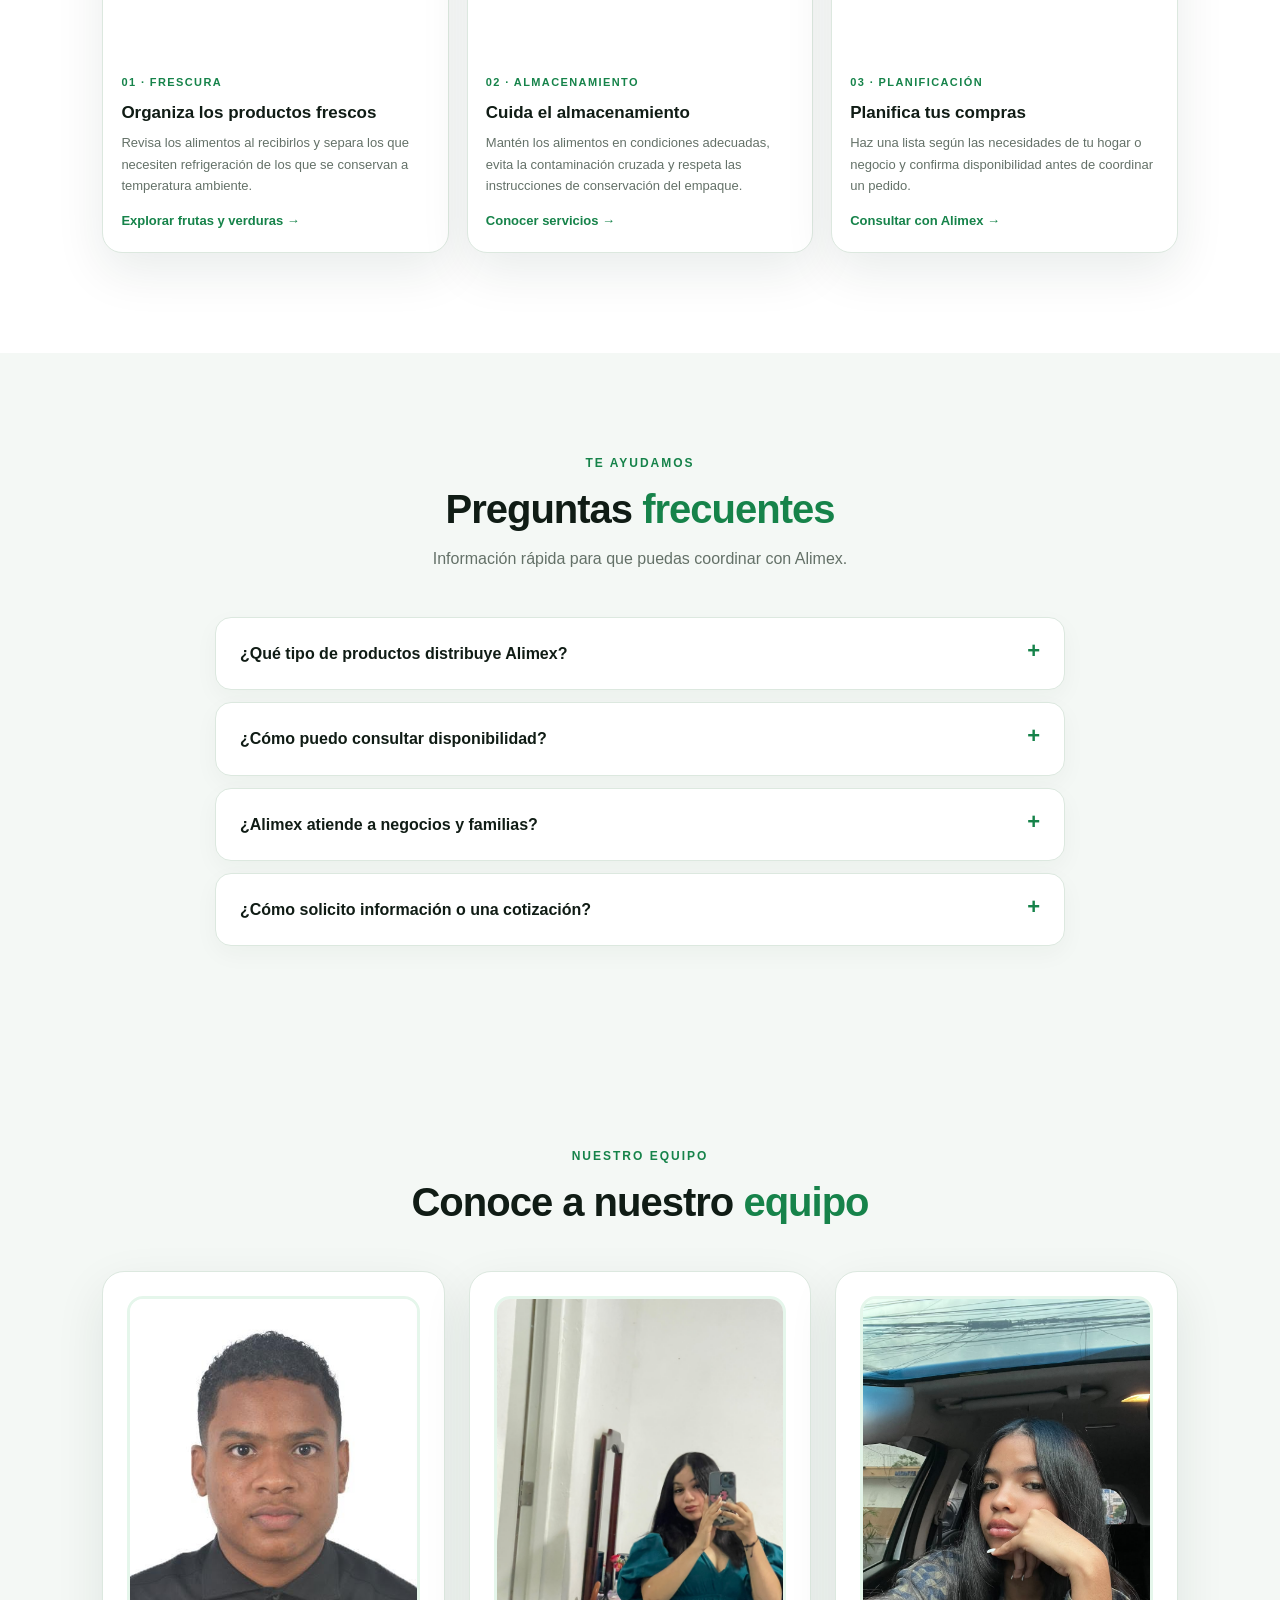
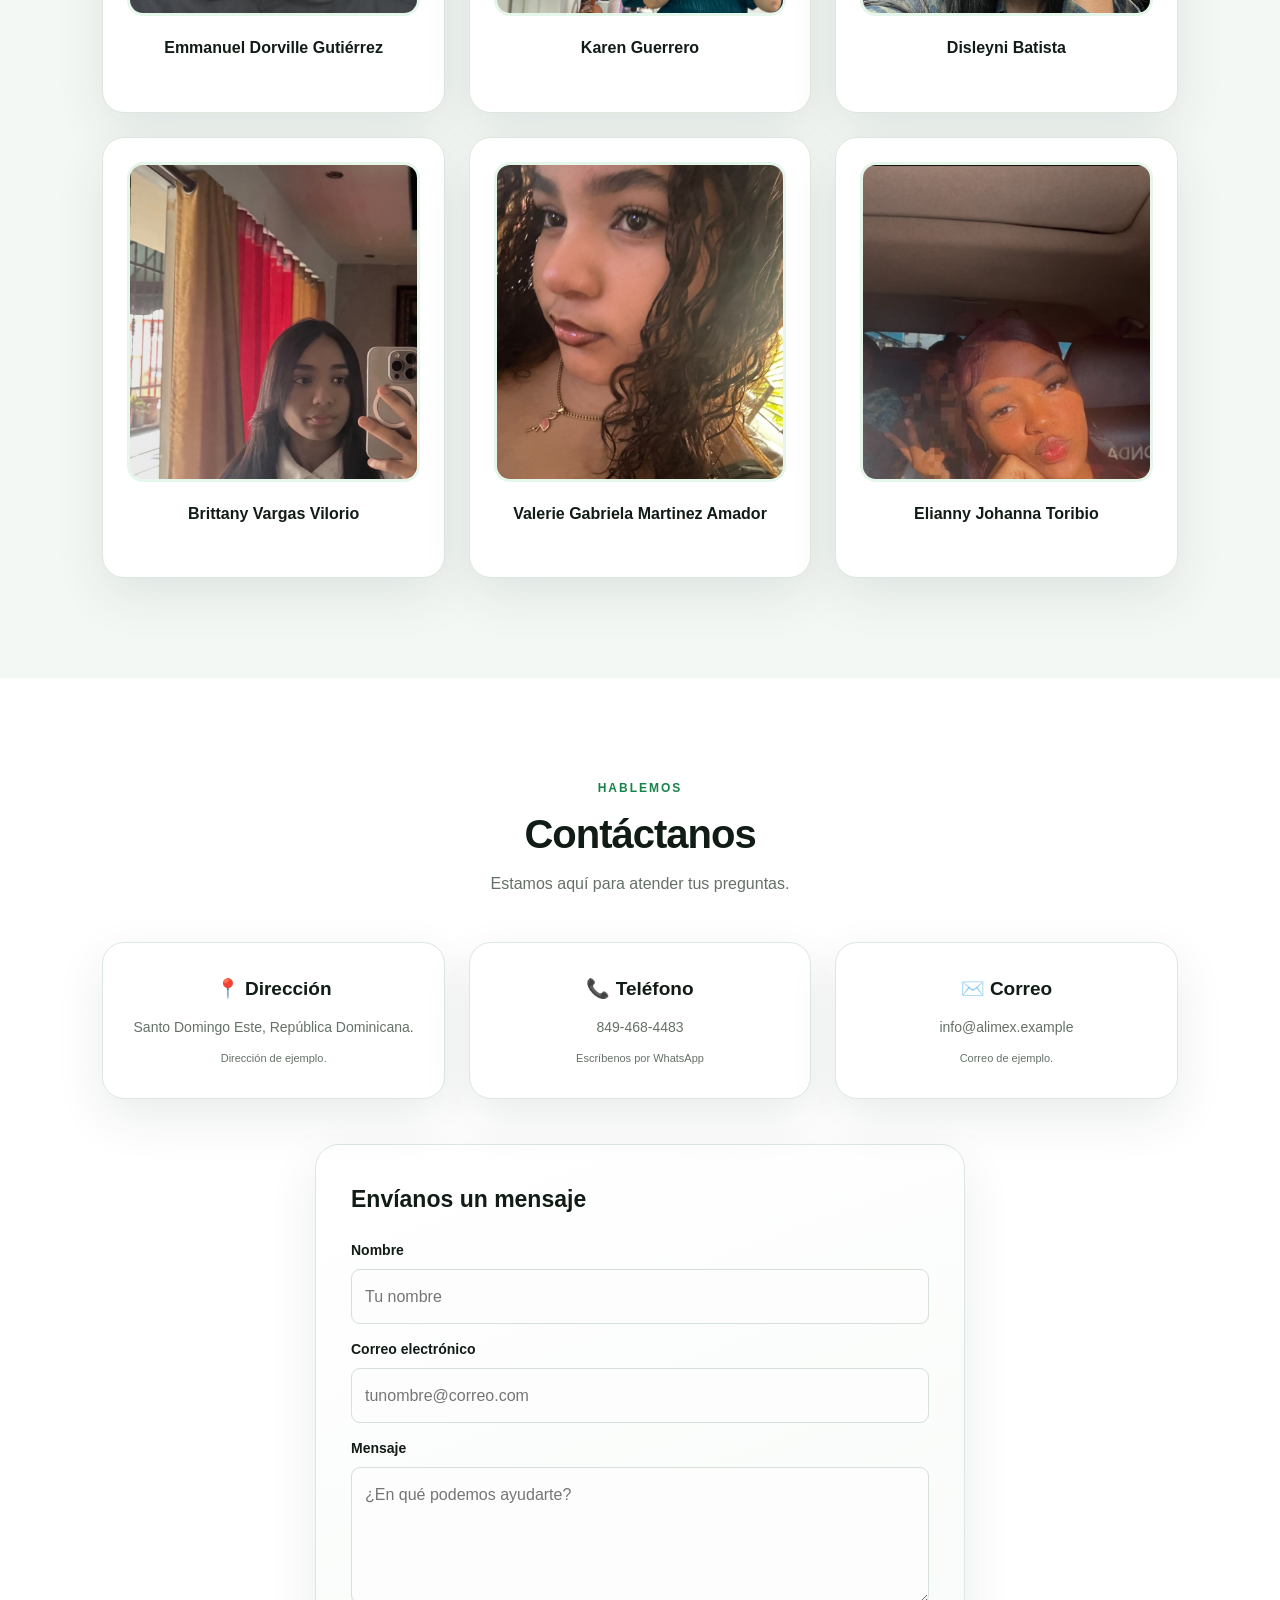
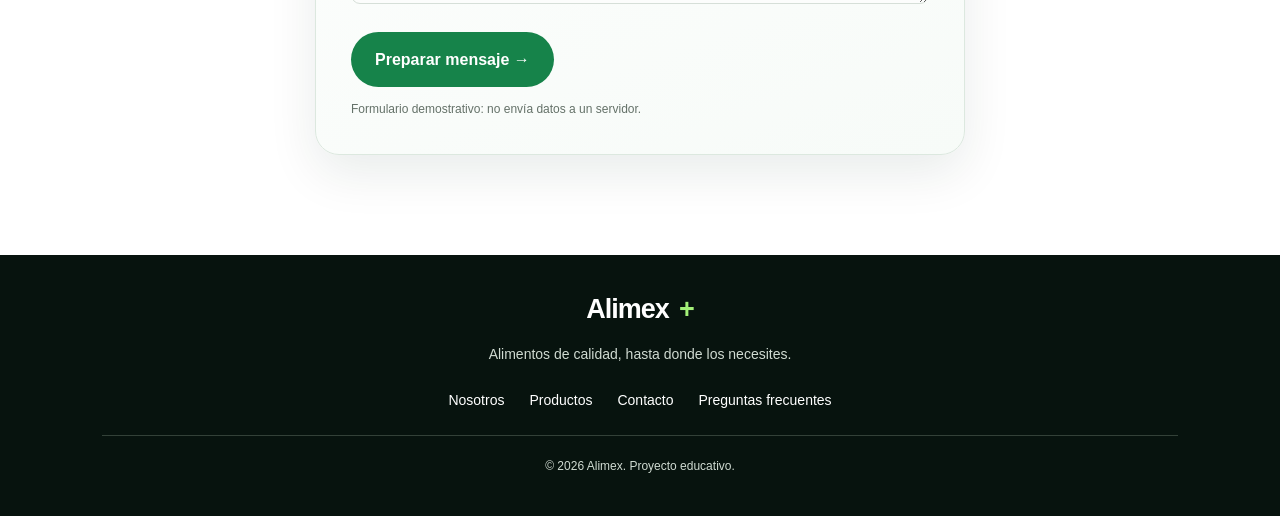
==== commit a4dbd2b9: "Fix image for packaged foods category" ====
--- a/index.html
+++ b/index.html
@@ -71,7 +71,7 @@
                 <article class="product-card" id="cat-frutas"><img class="product-photo" src="https://images.unsplash.com/photo-1542838132-92c53300491e?auto=format&fit=crop&w=600&q=80" alt="Frutas y verduras frescas" loading="lazy"><div class="product-emoji">🥬</div><h3>Frutas y verduras</h3><p>Productos frescos para comercios y restaurantes.</p><a class="text-link" href="#contacto">Consultar esta categoría →</a></article>
                 <article class="product-card" id="cat-lacteos"><img class="product-photo" src="https://images.unsplash.com/photo-1550583724-b2692b85b150?auto=format&fit=crop&w=600&q=80" alt="Productos lácteos" loading="lazy"><div class="product-emoji">🥛</div><h3>Productos lácteos</h3><p>Leche, queso y otros productos lácteos.</p><a class="text-link" href="#contacto">Consultar esta categoría →</a></article>
                 <article class="product-card" id="cat-granos"><img class="product-photo" src="https://images.unsplash.com/photo-1509440159596-0249088772ff?auto=format&fit=crop&w=600&q=80" alt="Granos y cereales" loading="lazy"><div class="product-emoji">🌾</div><h3>Granos y cereales</h3><p>Arroz, habichuelas, avena y productos similares.</p><a class="text-link" href="#contacto">Consultar esta categoría →</a></article>
-                <article class="product-card" id="cat-envasados"><img class="product-photo" src="https://images.unsplash.com/photo-1604719312566-8912e9c8a213?auto=format&fit=crop&w=600&q=80" alt="Alimentos envasados" loading="lazy"><div class="product-emoji">🥫</div><h3>Alimentos envasados</h3><p>Alimentos empacados para diferentes necesidades.</p><a class="text-link" href="#contacto">Consultar esta categoría →</a></article>
+                <article class="product-card" id="cat-envasados"><img class="product-photo" src="https://images.unsplash.com/photo-1543168256-418811576931?auto=format&fit=crop&w=600&q=80" alt="Alimentos envasados" loading="lazy"><div class="product-emoji">🥫</div><h3>Alimentos envasados</h3><p>Alimentos empacados para diferentes necesidades.</p><a class="text-link" href="#contacto">Consultar esta categoría →</a></article>
                 <article class="product-card" id="cat-congelados"><img class="product-photo" src="https://images.unsplash.com/photo-1607623814075-e51df1bdc82f?auto=format&fit=crop&w=600&q=80" alt="Proteínas y congelados" loading="lazy"><div class="product-emoji">🍗</div><h3>Proteínas y congelados</h3><p>Opciones para complementar el abastecimiento de tu negocio.</p><a class="text-link" href="#contacto">Consultar esta categoría →</a></article>
                 <article class="product-card" id="cat-bebidas"><img class="product-photo" src="https://images.unsplash.com/photo-1534353473418-4cfa6c56fd38?auto=format&fit=crop&w=600&q=80" alt="Bebidas" loading="lazy"><div class="product-emoji">🧃</div><h3>Bebidas</h3><p>Alternativas para hogares, comercios y establecimientos.</p><a class="text-link" href="#contacto">Consultar esta categoría →</a></article>
             </div>
--- a/styles.css
+++ b/styles.css
@@ -668,3 +668,38 @@
  .category-photo-card { min-height:220px; }
  .business-paths a { padding:22px; }
 }
+
+
+/* Ajuste visual: fotos de producto más pequeñas, con descripción */
+.slogan-strip{display:flex;align-items:center;justify-content:center;gap:18px;padding:18px 7%;background:#eaf5ec;color:#123c2b;text-align:center;border-bottom:1px solid #d8e9dc}
+.slogan-strip p{font-size:15px;letter-spacing:.2px}.slogan-strip strong{font-weight:900;color:#16834a}.slogan-mark{color:#16834a;font-size:17px}
+.products-grid{grid-template-columns:repeat(3,minmax(0,1fr))}
+.product-card{padding:18px;border-radius:17px}
+.product-photo{display:block;width:100%;height:142px;object-fit:cover;border-radius:12px;margin-bottom:15px}
+.product-emoji{width:42px;height:42px;border-radius:12px;font-size:24px;margin-bottom:12px}
+.product-card h3{font-size:17px;line-height:1.3;margin-bottom:7px}
+.product-card p{font-size:13px;line-height:1.55}
+.category-photo-grid{grid-template-columns:repeat(3,minmax(0,1fr));gap:18px}
+.category-photo-card{min-height:0;display:block;padding:0;background:#fff;color:var(--black);border:1px solid var(--border);border-radius:17px;overflow:hidden;box-shadow:0 10px 28px rgba(8,43,32,.07)}
+.category-photo-card::after{display:none}
+.category-photo-card img{position:static;display:block;width:100%;height:132px;object-fit:cover;z-index:auto;transition:transform .35s}
+.category-photo-card:hover img{transform:scale(1.035)}
+.category-photo-copy{padding:15px 16px 16px}
+.category-photo-card .category-photo-copy span{display:block;font-size:17px;line-height:1.25;color:#10261a}
+.category-photo-copy p{font-size:12px;line-height:1.5;color:var(--gray);margin-top:7px}
+.category-photo-card .category-photo-copy small{display:inline-block;margin-top:10px;color:var(--green);font-size:11px;font-weight:800}
+.tips-grid{grid-template-columns:repeat(3,minmax(0,1fr));gap:18px}
+.tip-card img{height:150px}
+.tip-card div{padding:18px}
+.tip-card h3{font-size:17px}
+.tip-card p{font-size:13px}
+.alimex-intro{position:fixed;inset:0;z-index:200000;display:flex;flex-direction:column;align-items:center;justify-content:center;gap:13px;background:radial-gradient(ellipse at center,#10432d 0%,#071b12 58%,#020805 100%);color:#fff;pointer-events:none;animation:introDisappear 2.8s ease forwards}
+.intro-ghost{font-size:clamp(42px,10vw,100px);font-weight:900;letter-spacing:.12em;color:rgba(255,255,255,.12);text-shadow:0 0 8px rgba(170,255,198,.95),0 0 24px rgba(65,255,142,.7),0 0 52px rgba(65,255,142,.35);animation:ghostAppear 2.3s ease-out both}
+.intro-ghost span{color:#a3f078}
+.alimex-intro p{font-size:clamp(10px,2vw,14px);font-weight:800;letter-spacing:.32em;color:#c9f7d4;opacity:0;animation:introTagline 1.5s ease .45s forwards}
+@keyframes ghostAppear{0%{opacity:0;filter:blur(16px);transform:scale(1.16);letter-spacing:.3em}30%{opacity:1;filter:blur(0);transform:scale(1);letter-spacing:.12em}70%{opacity:.85;text-shadow:0 0 12px rgba(170,255,198,.9),0 0 32px rgba(65,255,142,.55)}100%{opacity:0;filter:blur(8px);transform:scale(.96)}}
+@keyframes introTagline{0%{opacity:0;transform:translateY(8px)}35%,75%{opacity:1;transform:translateY(0)}100%{opacity:0;transform:translateY(-5px)}}
+@keyframes introDisappear{0%,76%{opacity:1;visibility:visible}100%{opacity:0;visibility:hidden}}
+@media(max-width:900px){.category-photo-grid,.products-grid,.tips-grid{grid-template-columns:repeat(2,minmax(0,1fr))}.product-photo{height:135px}}
+@media(max-width:600px){.category-photo-grid,.products-grid,.tips-grid{grid-template-columns:1fr}.category-photo-card img{height:155px}.product-photo{height:165px}.slogan-strip{gap:8px;padding:15px 6%}.slogan-strip p{font-size:13px}.slogan-mark{font-size:13px}}
+@media(prefers-reduced-motion:reduce){.alimex-intro{animation:introDisappear .8s ease forwards}.intro-ghost,.alimex-intro p{animation:none;opacity:.9;filter:none}}
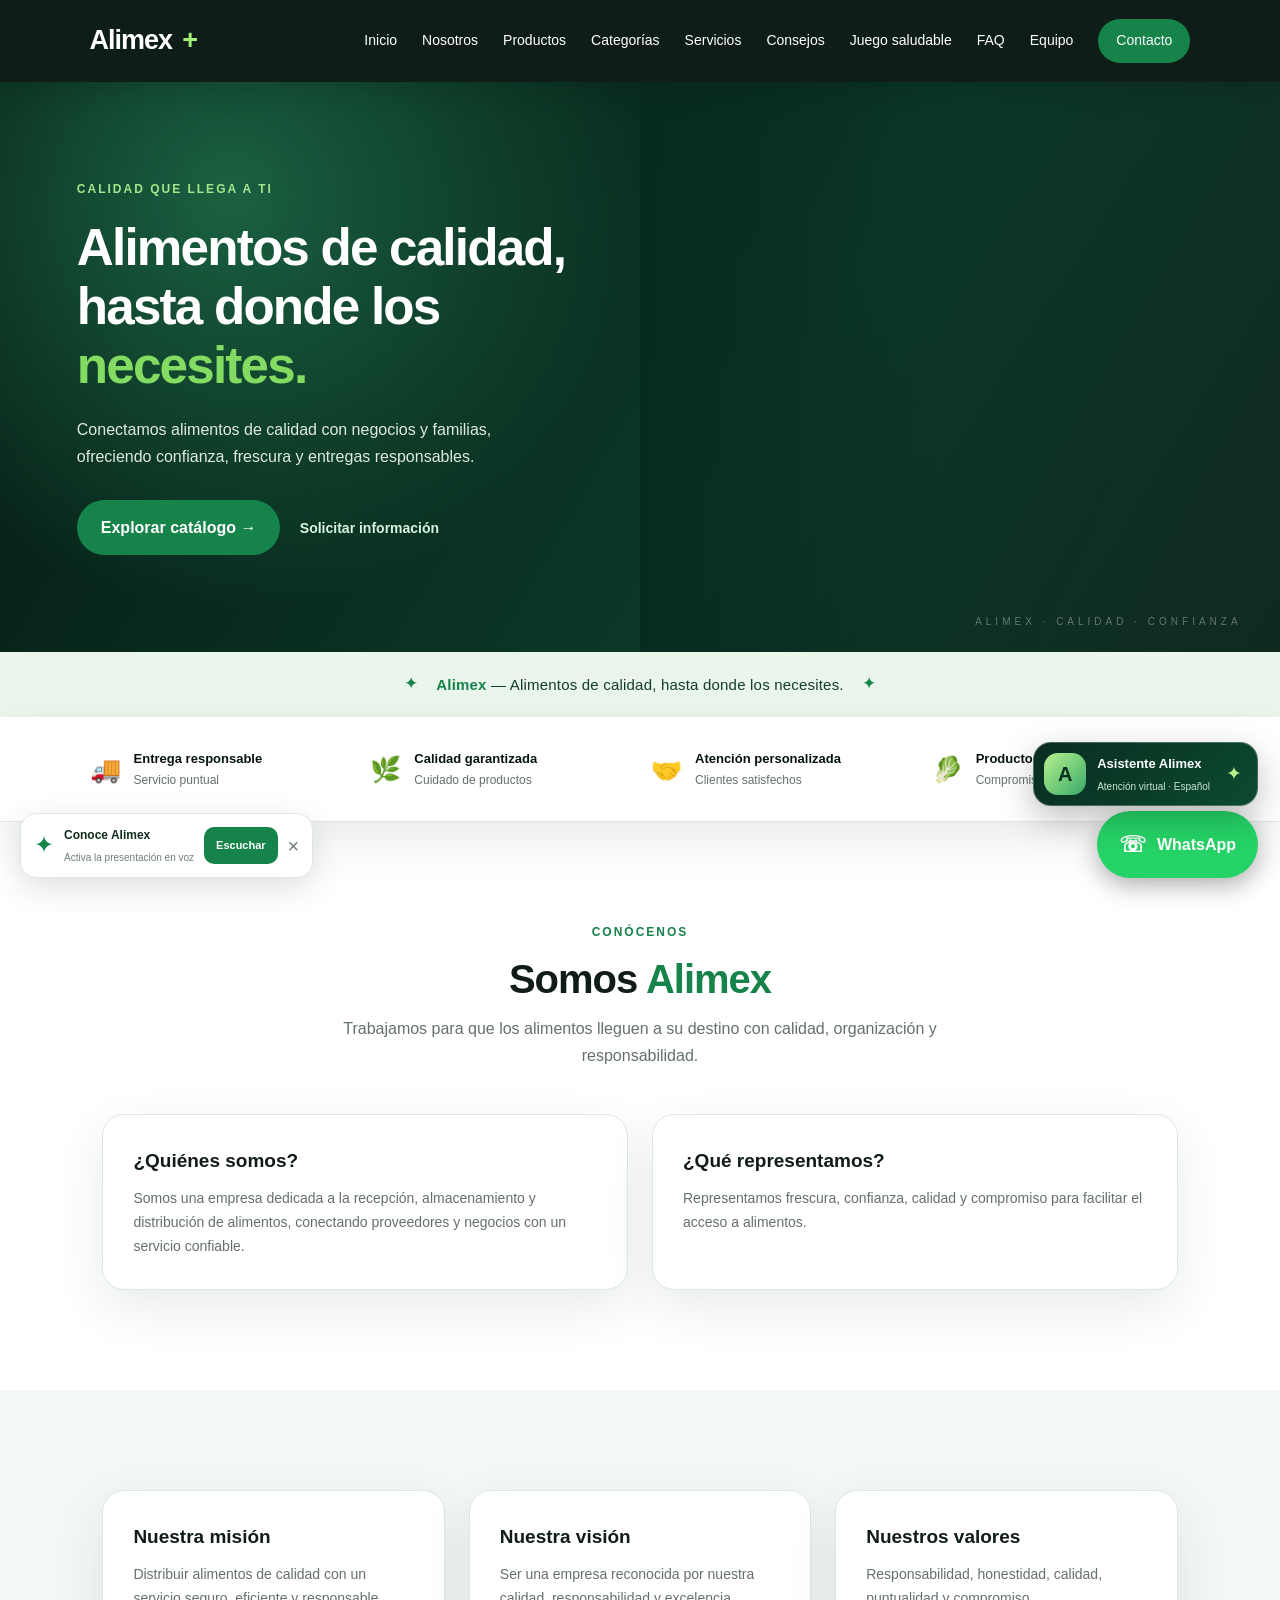
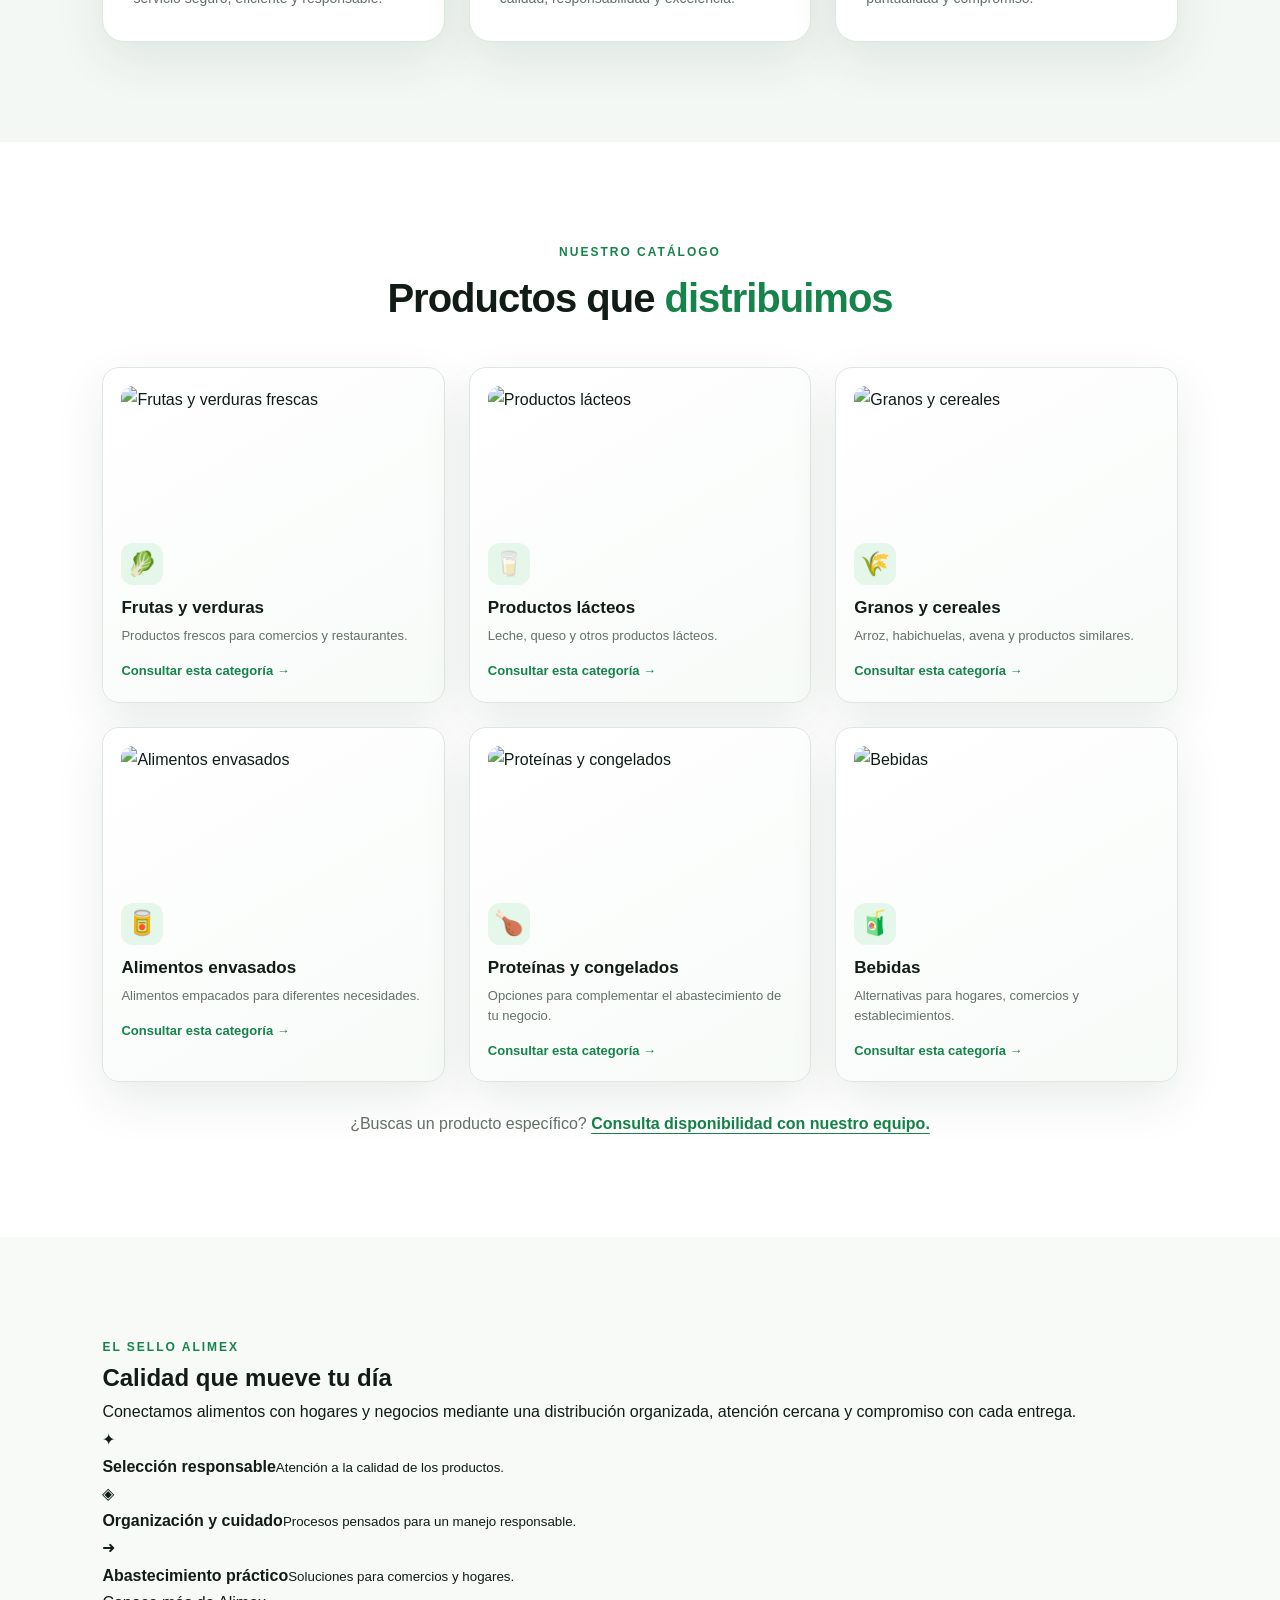
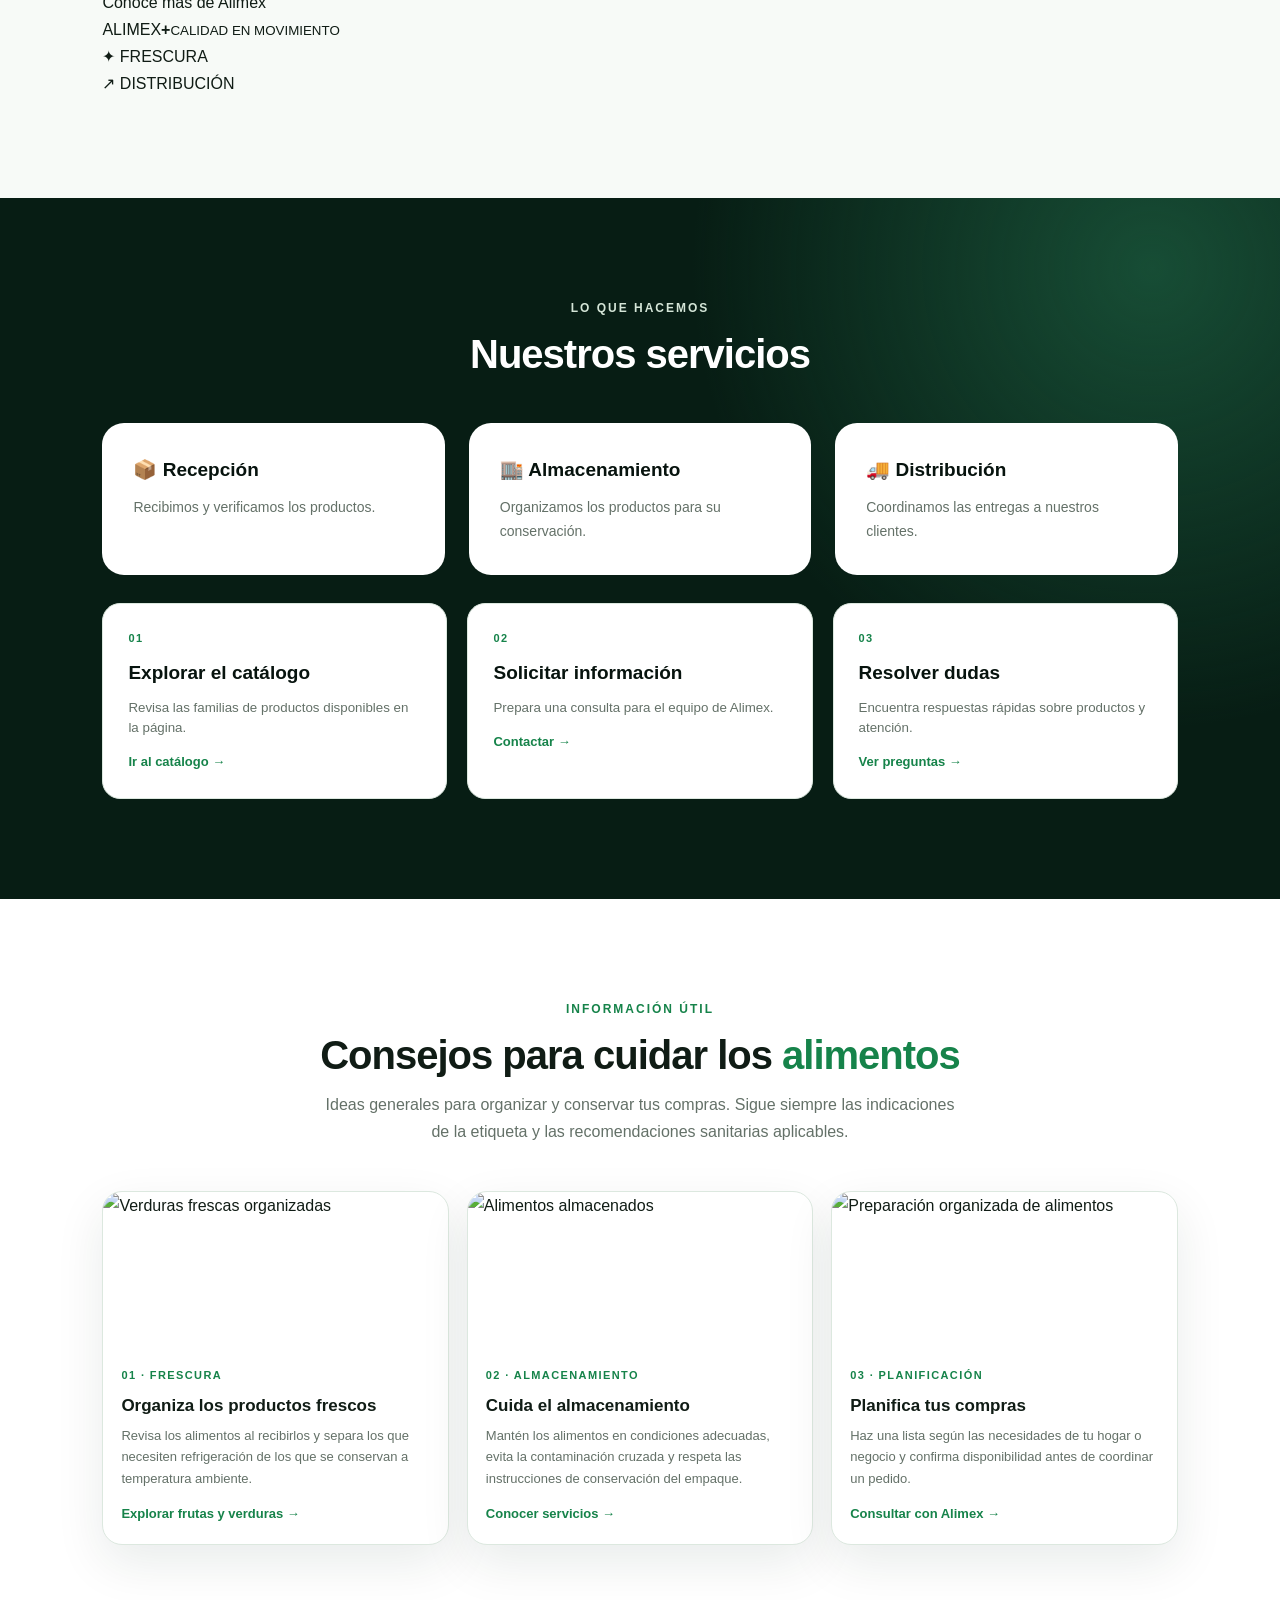
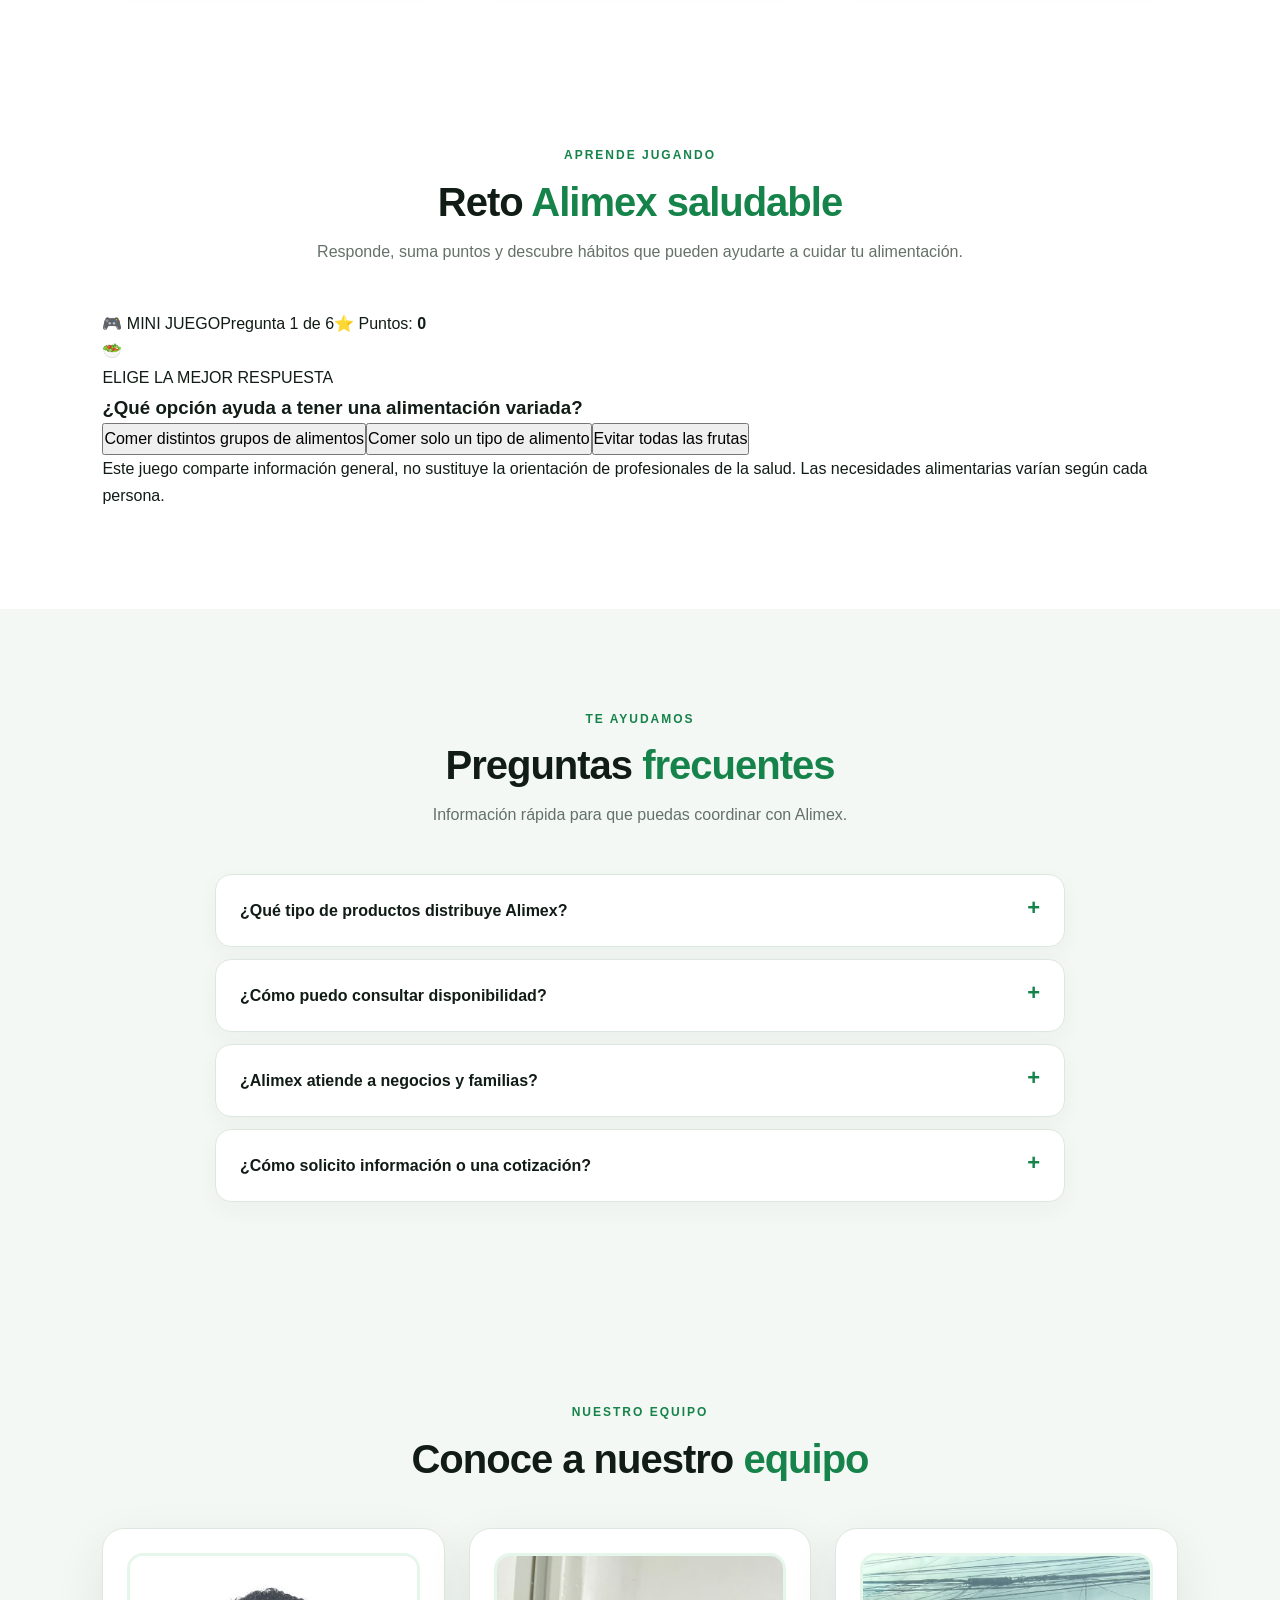
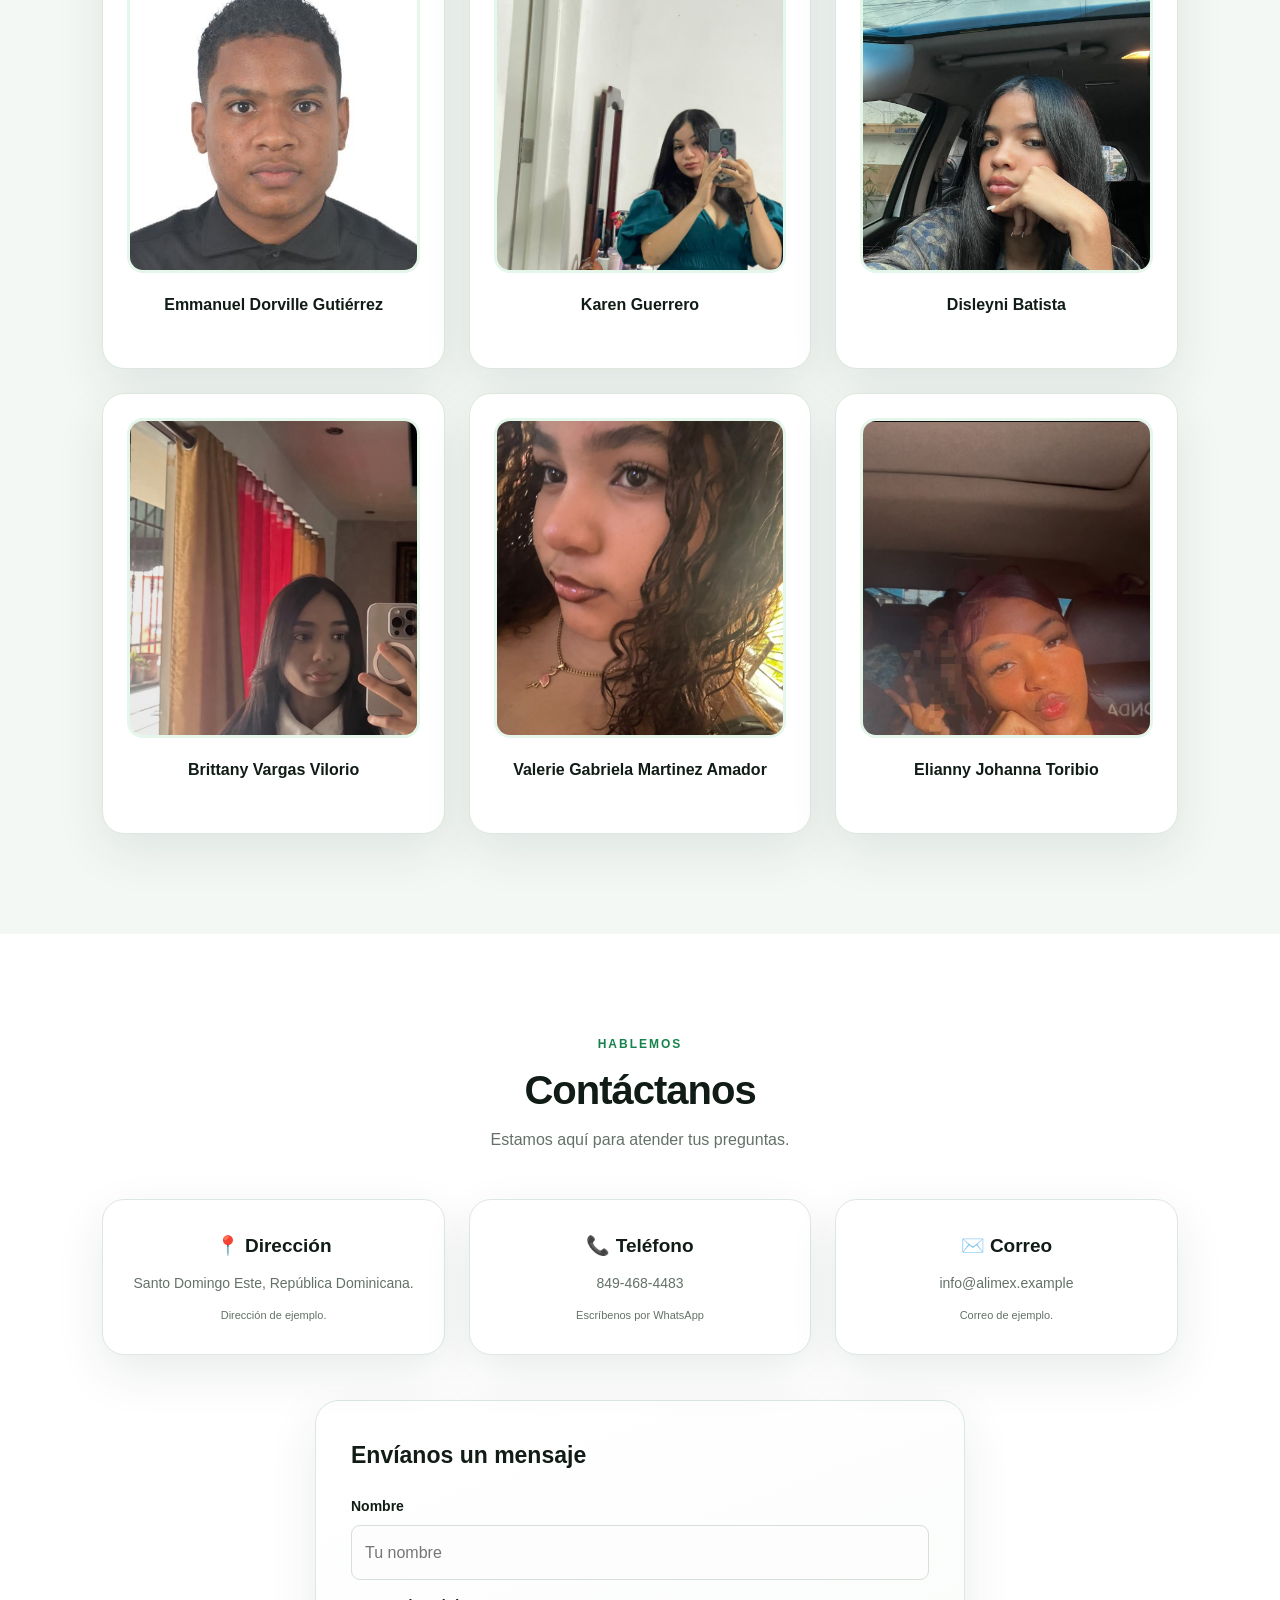
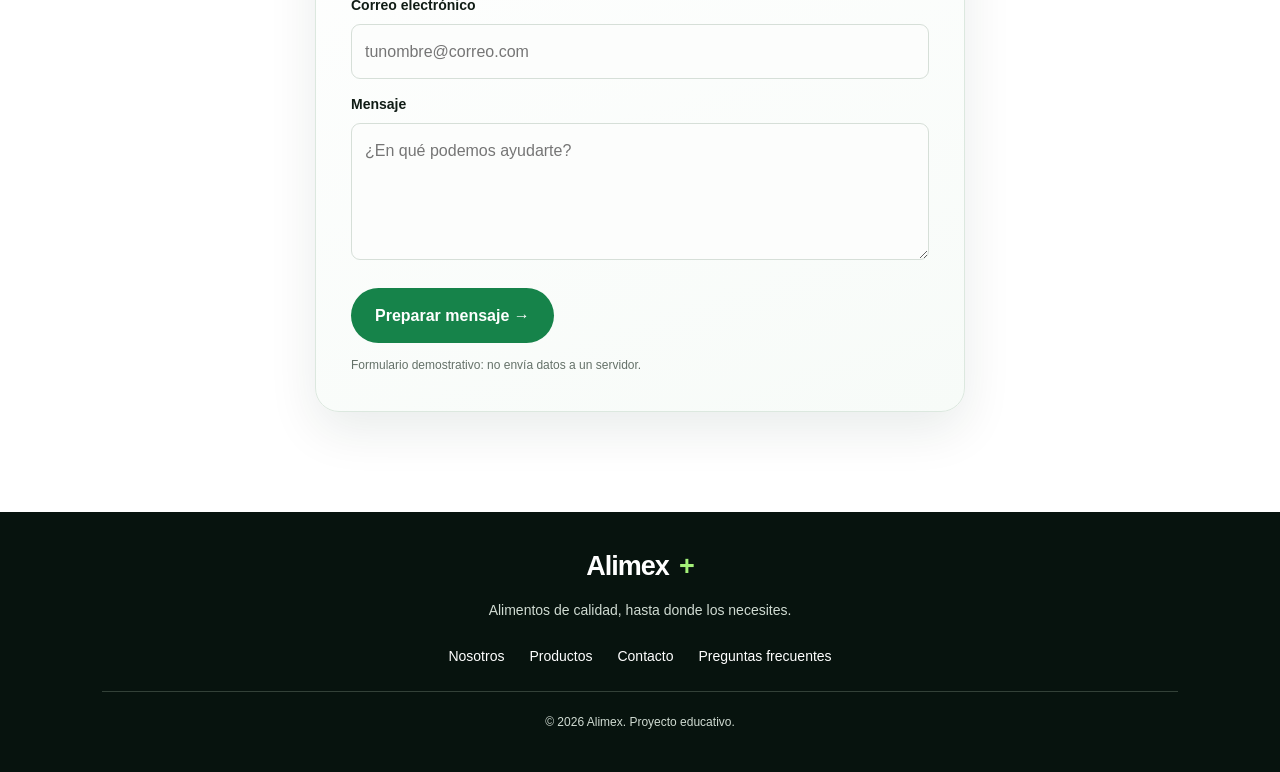
==== commit ac2f8515: "Replace repeated category cards with Alimex quality showcase and add healthy eating quiz" ====
--- a/index.html
+++ b/index.html
@@ -5,15 +5,17 @@
     <meta name="viewport" content="width=device-width, initial-scale=1.0">
     <meta name="description" content="Alimex: distribución responsable de alimentos, calidad y atención personalizada en República Dominicana.">
     <title>Alimex | Distribución de Alimentos</title>
-    <link rel="stylesheet" href="styles.css">
+    <link rel="stylesheet" href="styles.css?v=20261021intro2">
     <style>
         .team-grid { grid-template-columns: repeat(3, minmax(0, 1fr)) !important; }
         @media (max-width: 700px) { .team-grid { grid-template-columns: 1fr !important; } }
     </style>
-    <script src="script.js" defer></script>
+    <script src="script.js?v=20261021intro2" defer></script>
 </head>
 <body>
-    <div class="alimex-intro" aria-label="Bienvenido a Alimex"><div class="intro-ghost">ALIMEX<span>+</span></div><p>CALIDAD QUE LLEGA A TI</p></div>
+    <div class="alimex-intro" id="alimex-intro" aria-label="Bienvenido a Alimex"><div class="intro-portal"><div class="intro-ring"></div><div class="intro-core">A<span>+</span></div></div><div class="intro-wordmark">ALIMEX</div><p>CALIDAD QUE LLEGA A TI</p></div>
+<script>(function(){var el=document.getElementById("alimex-intro");if(!el)return;function go(){el.classList.add("intro-hidden");el.style.setProperty("display","none","important");}window.setTimeout(go,1000);el.addEventListener("click",go);})();</script>
+<script>/* Cierre independiente para evitar que la bienvenida bloquee la página */(function(){var intro=document.querySelector(".alimex-intro");if(!intro)return;function dismiss(){intro.style.setProperty("display","none","important");intro.style.setProperty("visibility","hidden","important");intro.style.setProperty("pointer-events","none","important");}window.setTimeout(dismiss,2200);intro.addEventListener("click",dismiss);})();</script>
     <header class="header">
         <a href="#inicio" class="logo">Alimex<span>+</span></a>
         <button class="menu-toggle" id="menu-toggle">☰</button>
@@ -24,6 +26,7 @@
             <a href="#categorias">Categorías</a>
             <a href="#servicios">Servicios</a>
             <a href="#consejos">Consejos</a>
+            <a href="#juego-alimentos">Juego saludable</a>
             <a href="#preguntas">FAQ</a>
             <a href="#equipo">Equipo</a>
             <a href="#contacto">Contacto</a>
@@ -78,16 +81,14 @@
             <p class="catalog-note">¿Buscas un producto específico? <a href="#contacto">Consulta disponibilidad con nuestro equipo.</a></p>
         </section>
         <section class="section category-showcase" id="categorias">
-            <div class="section-heading"><p class="eyebrow">EXPLORA ALIMEX</p><h2>Encuentra lo que <span>buscas</span></h2><p>Selecciona una categoría para ir directamente a sus detalles en el catálogo.</p></div>
-            <div class="category-photo-grid">
-                <a class="category-photo-card" href="#cat-frutas"><img src="https://images.unsplash.com/photo-1542838132-92c53300491e?auto=format&fit=crop&w=900&q=85" alt="Frutas y verduras frescas" loading="lazy"><div class="category-photo-copy"><span>Frutas y verduras</span><p>Opciones frescas para hogares, colmados y restaurantes.</p><small>Ver categoría ↗</small></div></a>
-                <a class="category-photo-card" href="#cat-lacteos"><img src="https://images.unsplash.com/photo-1550583724-b2692b85b150?auto=format&fit=crop&w=900&q=85" alt="Productos lácteos" loading="lazy"><div class="category-photo-copy"><span>Lácteos</span><p>Leche, queso y productos para el día a día.</p><small>Ver categoría ↗</small></div></a>
-                <a class="category-photo-card" href="#cat-granos"><img src="https://images.unsplash.com/photo-1509440159596-0249088772ff?auto=format&fit=crop&w=900&q=85" alt="Pan, granos y cereales" loading="lazy"><div class="category-photo-copy"><span>Granos y cereales</span><p>Básicos para preparar comidas y abastecer tu negocio.</p><small>Ver categoría ↗</small></div></a>
-                <a class="category-photo-card" href="#cat-envasados"><img src="https://images.unsplash.com/photo-1604719312566-8912e9c8a213?auto=format&fit=crop&w=900&q=85" alt="Alimentos empacados en tienda" loading="lazy"><div class="category-photo-copy"><span>Alimentos envasados</span><p>Productos prácticos para diferentes necesidades.</p><small>Ver categoría ↗</small></div></a>
-                <a class="category-photo-card" href="#cat-congelados"><img src="https://images.unsplash.com/photo-1607623814075-e51df1bdc82f?auto=format&fit=crop&w=900&q=85" alt="Proteínas y alimentos" loading="lazy"><div class="category-photo-copy"><span>Proteínas y congelados</span><p>Alternativas para completar tu lista de compras.</p><small>Ver categoría ↗</small></div></a>
-                <a class="category-photo-card" href="#cat-bebidas"><img src="https://images.unsplash.com/photo-1534353473418-4cfa6c56fd38?auto=format&fit=crop&w=900&q=85" alt="Bebidas refrescantes" loading="lazy"><div class="category-photo-copy"><span>Bebidas</span><p>Opciones para acompañar comidas y reuniones.</p><small>Ver categoría ↗</small></div></a>
-            </div>
-        </section>
+  <div class="quality-panel">
+    <div class="quality-copy"><p class="eyebrow">EL SELLO ALIMEX</p><h2>Calidad que mueve <span>tu día</span></h2><p>Conectamos alimentos con hogares y negocios mediante una distribución organizada, atención cercana y compromiso con cada entrega.</p>
+      <div class="quality-points"><div><span>✦</span><p><strong>Selección responsable</strong><small>Atención a la calidad de los productos.</small></p></div><div><span>◈</span><p><strong>Organización y cuidado</strong><small>Procesos pensados para un manejo responsable.</small></p></div><div><span>➜</span><p><strong>Abastecimiento práctico</strong><small>Soluciones para comercios y hogares.</small></p></div></div>
+      <a class="btn btn-primary" href="#contacto">Conoce más de Alimex</a>
+    </div>
+    <div class="quality-visual" aria-label="Ilustración decorativa de distribución de alimentos"><div class="quality-orbit orbit-one"></div><div class="quality-orbit orbit-two"></div><div class="quality-core"><span>ALIMEX</span><b>+</b><small>CALIDAD EN MOVIMIENTO</small></div><div class="quality-float float-top">✦ FRESCURA</div><div class="quality-float float-bottom">↗ DISTRIBUCIÓN</div></div>
+  </div>
+</section>
         <section class="section services-section" id="servicios">
             <div class="section-heading"><p class="eyebrow">LO QUE HACEMOS</p><h2>Nuestros servicios</h2></div>
             <div class="services-grid">
@@ -109,6 +110,17 @@
                 <article class="tip-card"><img src="https://images.unsplash.com/photo-1556909114-f6e7ad7d3136?auto=format&fit=crop&w=900&q=85" alt="Preparación organizada de alimentos" loading="lazy"><div><span>03 · PLANIFICACIÓN</span><h3>Planifica tus compras</h3><p>Haz una lista según las necesidades de tu hogar o negocio y confirma disponibilidad antes de coordinar un pedido.</p><a href="#contacto">Consultar con Alimex →</a></div></article>
             </div>
         </section>
+        <section class="section food-game-section" id="juego-alimentos">
+  <div class="section-heading"><p class="eyebrow">APRENDE JUGANDO</p><h2>Reto <span>Alimex saludable</span></h2><p>Responde, suma puntos y descubre hábitos que pueden ayudarte a cuidar tu alimentación.</p></div>
+  <div class="food-game">
+    <div class="game-topline"><span class="game-chip">🎮 MINI JUEGO</span><span id="game-progress">Pregunta 1 de 6</span><span class="game-score">⭐ Puntos: <b id="game-score">0</b></span></div>
+    <div class="game-progress-track"><div id="game-progress-bar"></div></div>
+    <div class="game-question-area"><div class="game-emoji" id="game-emoji">🥗</div><p class="game-kicker" id="game-kicker">ELIGE LA MEJOR RESPUESTA</p><h3 id="game-question">¿Qué opción ayuda a tener una alimentación variada?</h3><div class="game-answers" id="game-answers">
+      <button type="button" class="game-answer" data-answer="0">Comer distintos grupos de alimentos</button><button type="button" class="game-answer" data-answer="1">Comer solo un tipo de alimento</button><button type="button" class="game-answer" data-answer="2">Evitar todas las frutas</button>
+    </div><div class="game-feedback" id="game-feedback" aria-live="polite"></div><button type="button" class="btn btn-primary game-next" id="game-next" hidden>Siguiente pregunta →</button></div>
+    <div class="game-finish" id="game-finish" hidden><div class="finish-trophy">🏆</div><h3>¡Reto completado!</h3><p id="game-result"></p><button type="button" class="btn btn-primary" id="game-restart">Jugar otra vez ↻</button></div>
+  </div><p class="game-note">Este juego comparte información general, no sustituye la orientación de profesionales de la salud. Las necesidades alimentarias varían según cada persona.</p>
+</section>
         <section class="section faq-section" id="preguntas">
             <div class="section-heading"><p class="eyebrow">TE AYUDAMOS</p><h2>Preguntas <span>frecuentes</span></h2><p>Información rápida para que puedas coordinar con Alimex.</p></div>
             <div class="faq-list">
--- a/styles.css
+++ b/styles.css
@@ -703,3 +703,25 @@
 @media(max-width:900px){.category-photo-grid,.products-grid,.tips-grid{grid-template-columns:repeat(2,minmax(0,1fr))}.product-photo{height:135px}}
 @media(max-width:600px){.category-photo-grid,.products-grid,.tips-grid{grid-template-columns:1fr}.category-photo-card img{height:155px}.product-photo{height:165px}.slogan-strip{gap:8px;padding:15px 6%}.slogan-strip p{font-size:13px}.slogan-mark{font-size:13px}}
 @media(prefers-reduced-motion:reduce){.alimex-intro{animation:introDisappear .8s ease forwards}.intro-ghost,.alimex-intro p{animation:none;opacity:.9;filter:none}}
+
+
+/* Salida de seguridad para la pantalla de bienvenida */
+.alimex-intro.intro-hidden{opacity:0!important;visibility:hidden!important;pointer-events:none!important;animation:none!important;transition:opacity .5s ease,visibility .5s ease}
+
+
+/* ALIMEX FUTURISTIC INTRO — máximo 1 segundo, sin bloquear la web */
+.alimex-intro{position:fixed!important;inset:0!important;z-index:200000!important;display:flex!important;flex-direction:column!important;align-items:center!important;justify-content:center!important;gap:10px!important;background:radial-gradient(circle at 50% 45%,#123e2c 0%,#06160f 45%,#020604 100%)!important;pointer-events:auto!important;animation:alimexQuickExit 1s ease-in-out forwards!important}
+.intro-portal{width:94px;height:94px;position:relative;display:grid;place-items:center;animation:portalPop .75s cubic-bezier(.2,.8,.2,1) both}
+.intro-ring{position:absolute;inset:3px;border:2px solid #83ffb0;border-radius:50%;box-shadow:0 0 12px #42f58a, inset 0 0 18px #1c9a59;animation:ringSpin .8s ease-out both}
+.intro-ring:before,.intro-ring:after{content:"";position:absolute;inset:9px;border:1px solid rgba(150,255,190,.65);border-radius:50%;transform:rotate(35deg) scaleX(.55)}
+.intro-ring:after{transform:rotate(-35deg) scaleX(.55)}
+.intro-core{font-size:47px;font-weight:950;letter-spacing:-5px;color:#f2fff5;text-shadow:0 0 18px #4dff94}
+.intro-core span{font-size:20px;color:#9affb9;vertical-align:top;letter-spacing:0}
+.intro-wordmark{font-size:clamp(34px,8vw,66px);font-weight:950;letter-spacing:.2em;padding-left:.2em;color:#fff;text-shadow:0 0 10px #54ff99,0 0 28px rgba(52,255,133,.45);animation:wordmarkPop .75s ease-out both}
+.alimex-intro p{margin:0;font-size:10px;font-weight:800;letter-spacing:.24em;text-align:center;color:#baf8d0;animation:wordmarkPop .6s .08s both}
+@keyframes alimexQuickExit{0%{opacity:1;visibility:visible}78%{opacity:1;visibility:visible}100%{opacity:0;visibility:hidden;pointer-events:none}}
+@keyframes portalPop{0%{opacity:0;transform:scale(.45) rotate(-45deg)}70%{opacity:1;transform:scale(1.06) rotate(8deg)}100%{opacity:1;transform:scale(1) rotate(0)}}
+@keyframes ringSpin{from{transform:rotate(0) scale(.7);filter:brightness(1.8)}to{transform:rotate(180deg) scale(1);filter:brightness(1)}}
+@keyframes wordmarkPop{from{opacity:0;transform:translateY(10px);filter:blur(5px)}to{opacity:1;transform:translateY(0);filter:blur(0)}}
+.alimex-intro.intro-hidden{display:none!important;opacity:0!important;visibility:hidden!important;pointer-events:none!important;animation:none!important}
+@media(prefers-reduced-motion:reduce){.alimex-intro{animation:alimexQuickExit 1s linear forwards!important}.intro-portal,.intro-ring,.intro-wordmark,.alimex-intro p{animation:none!important}}
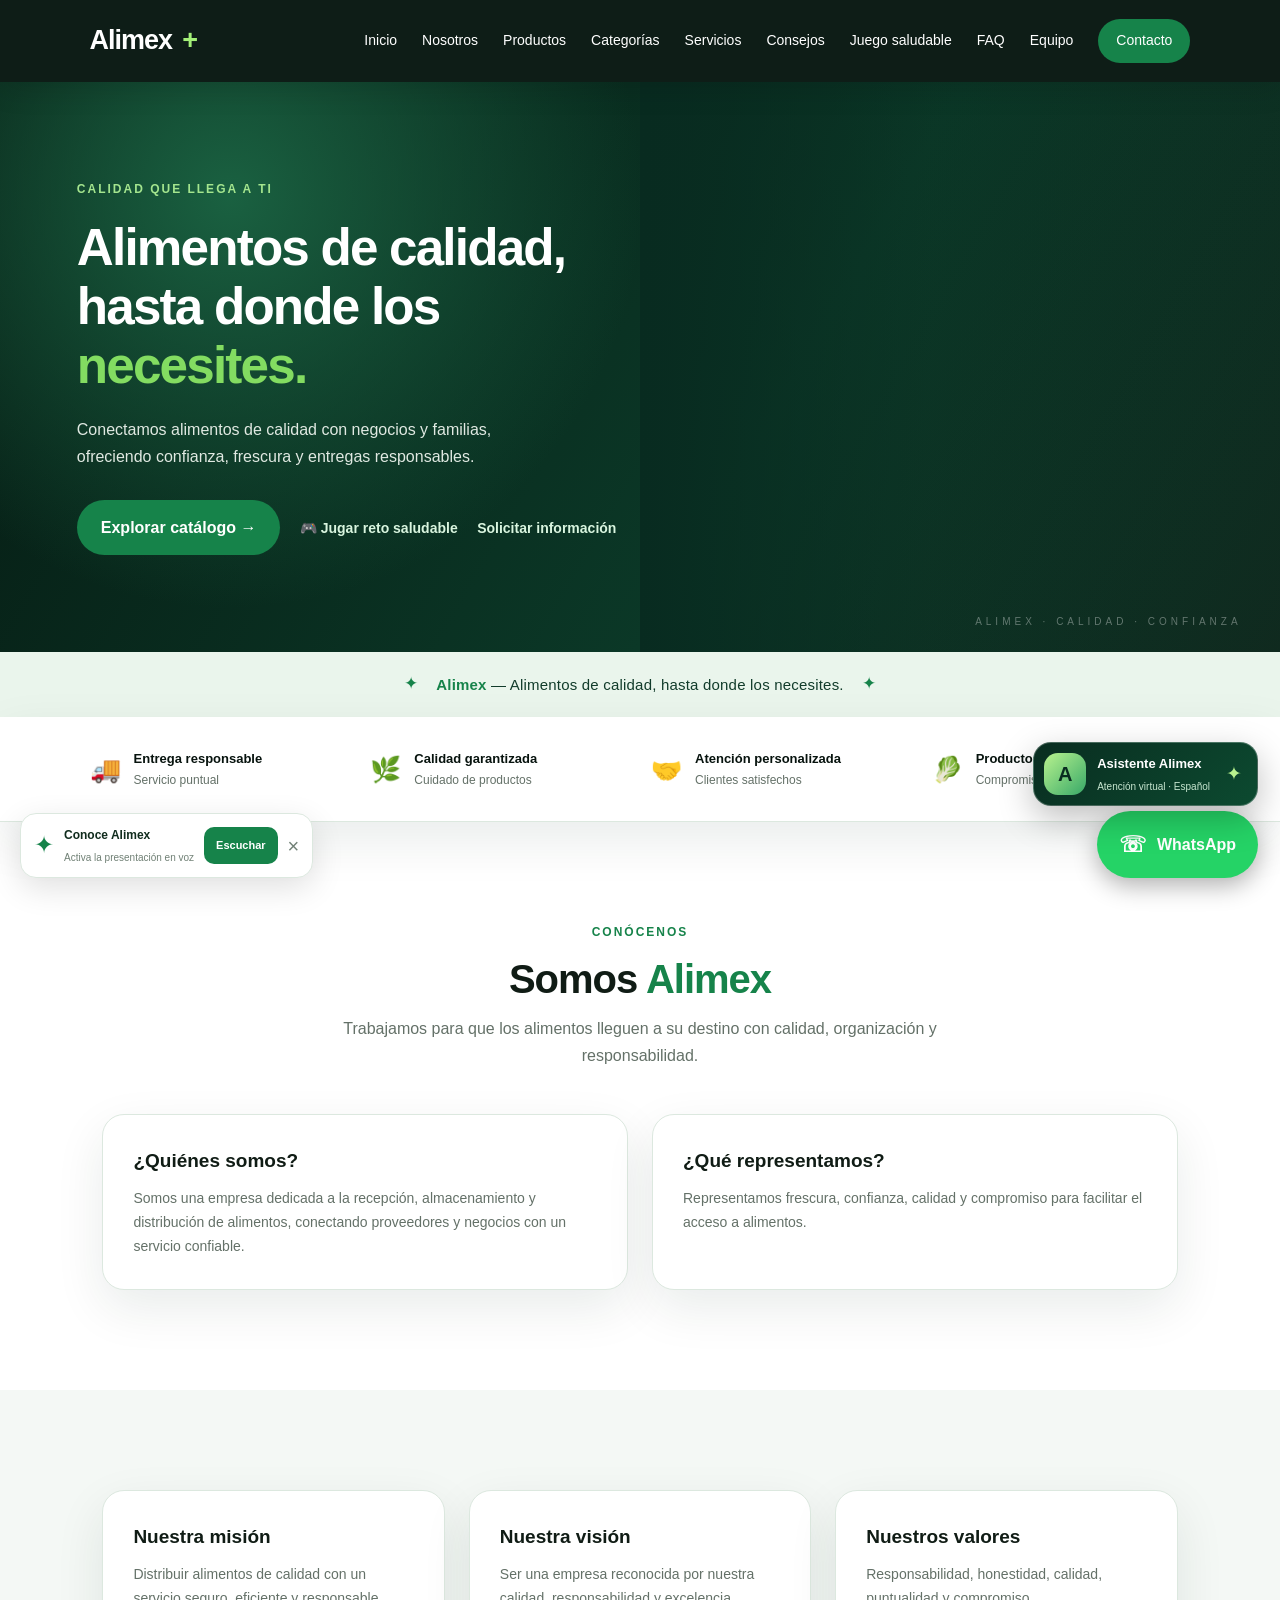
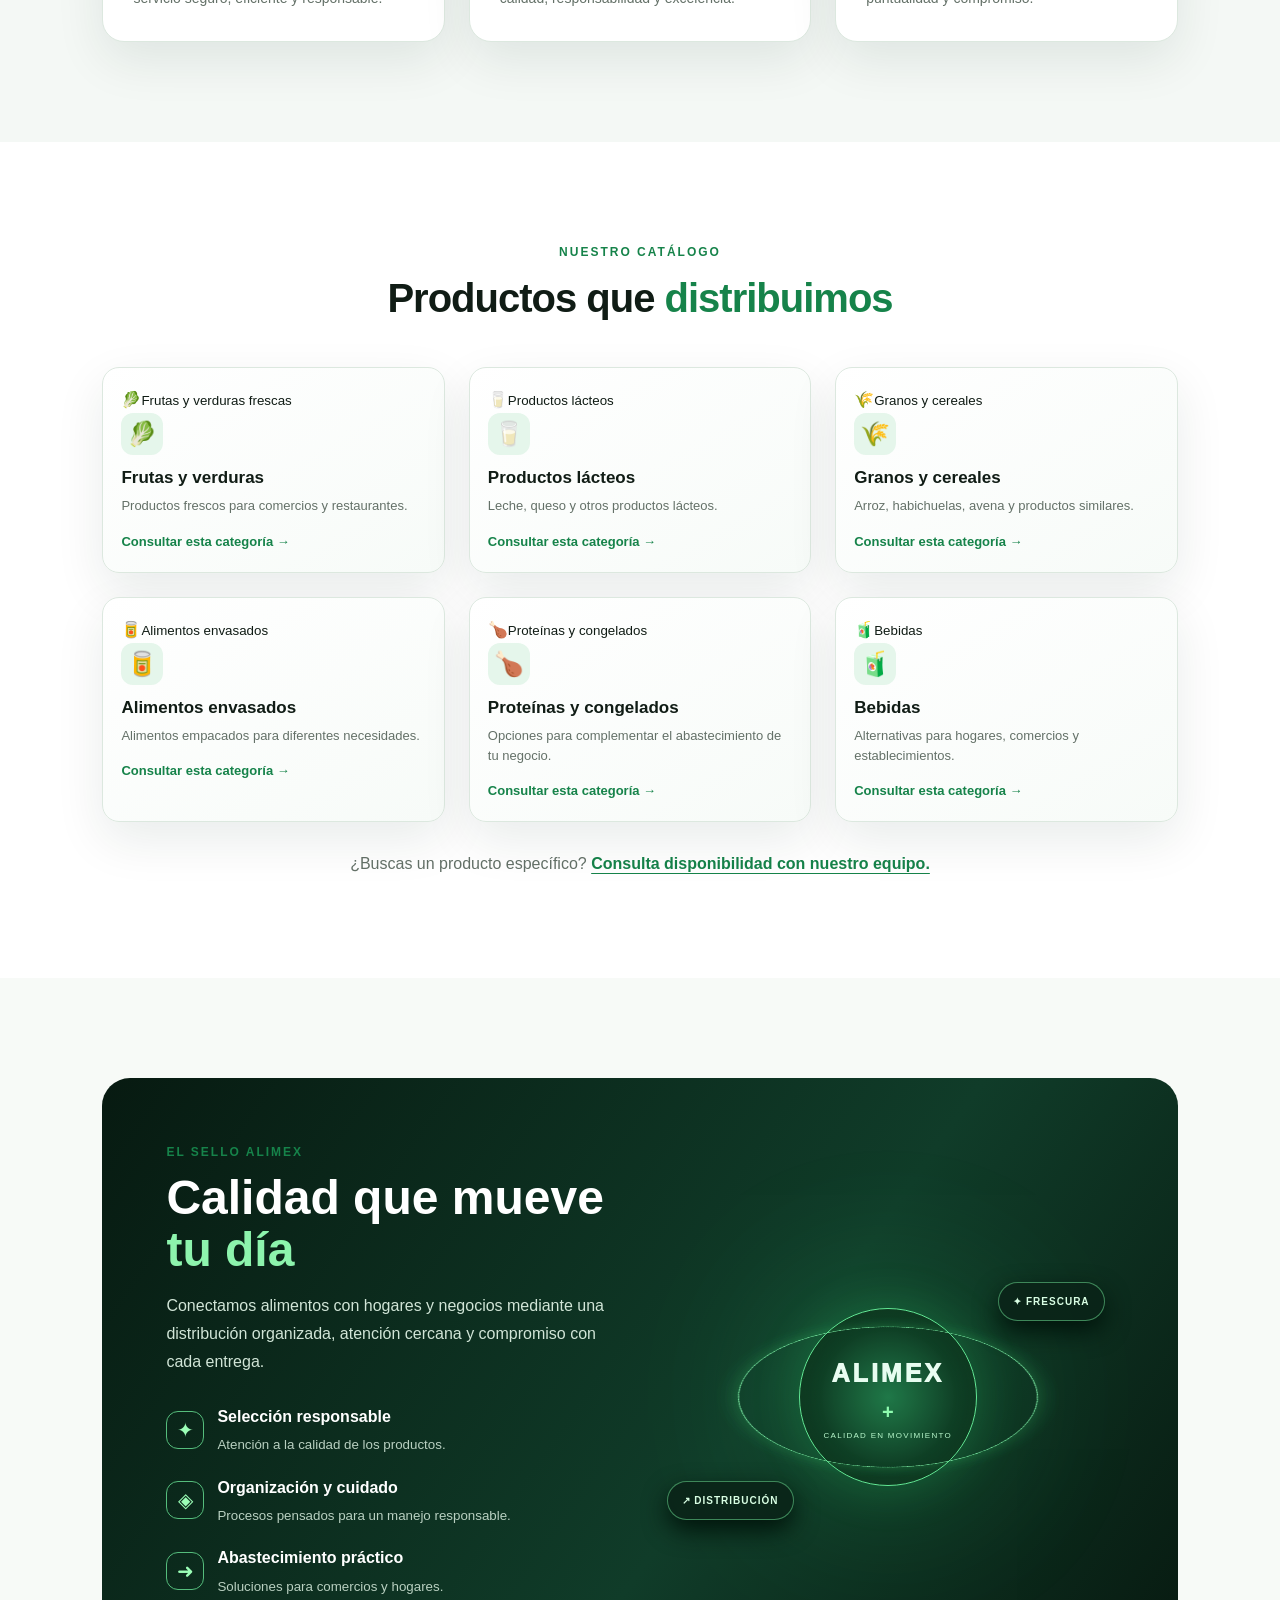
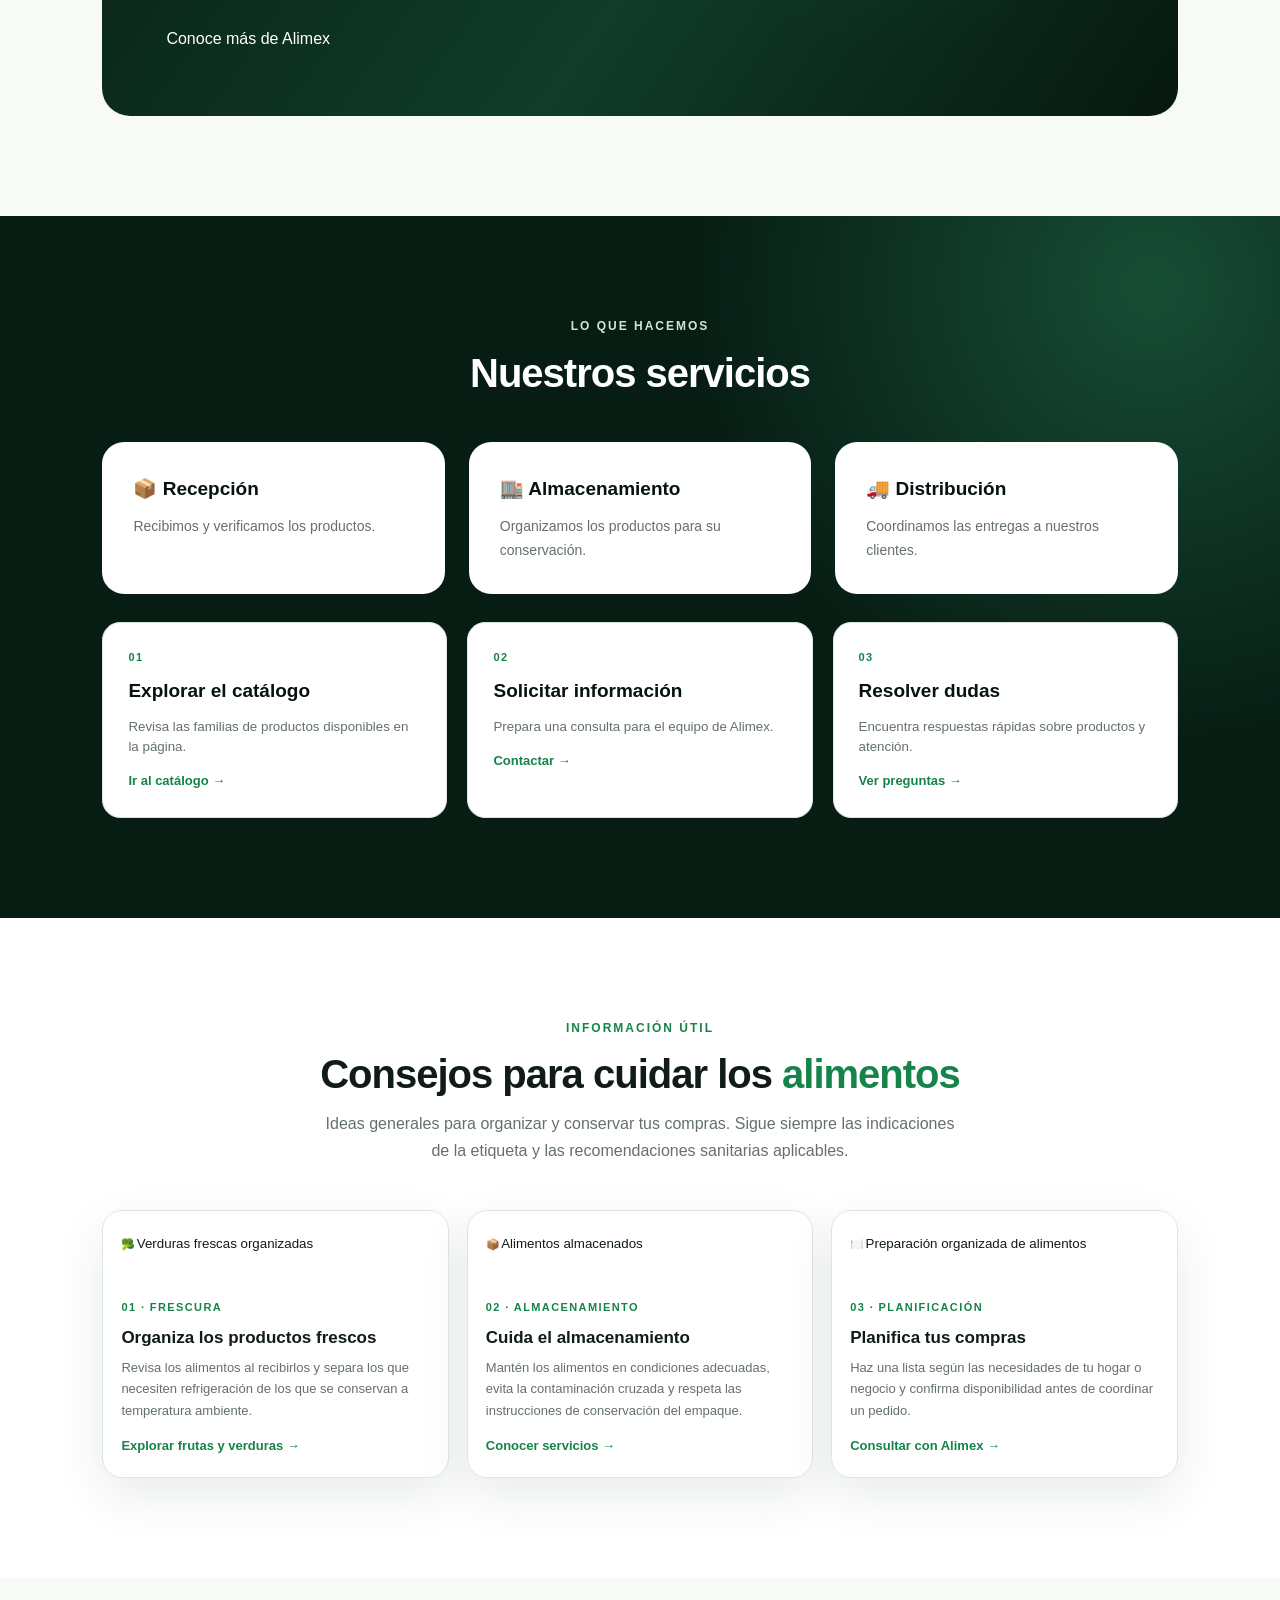
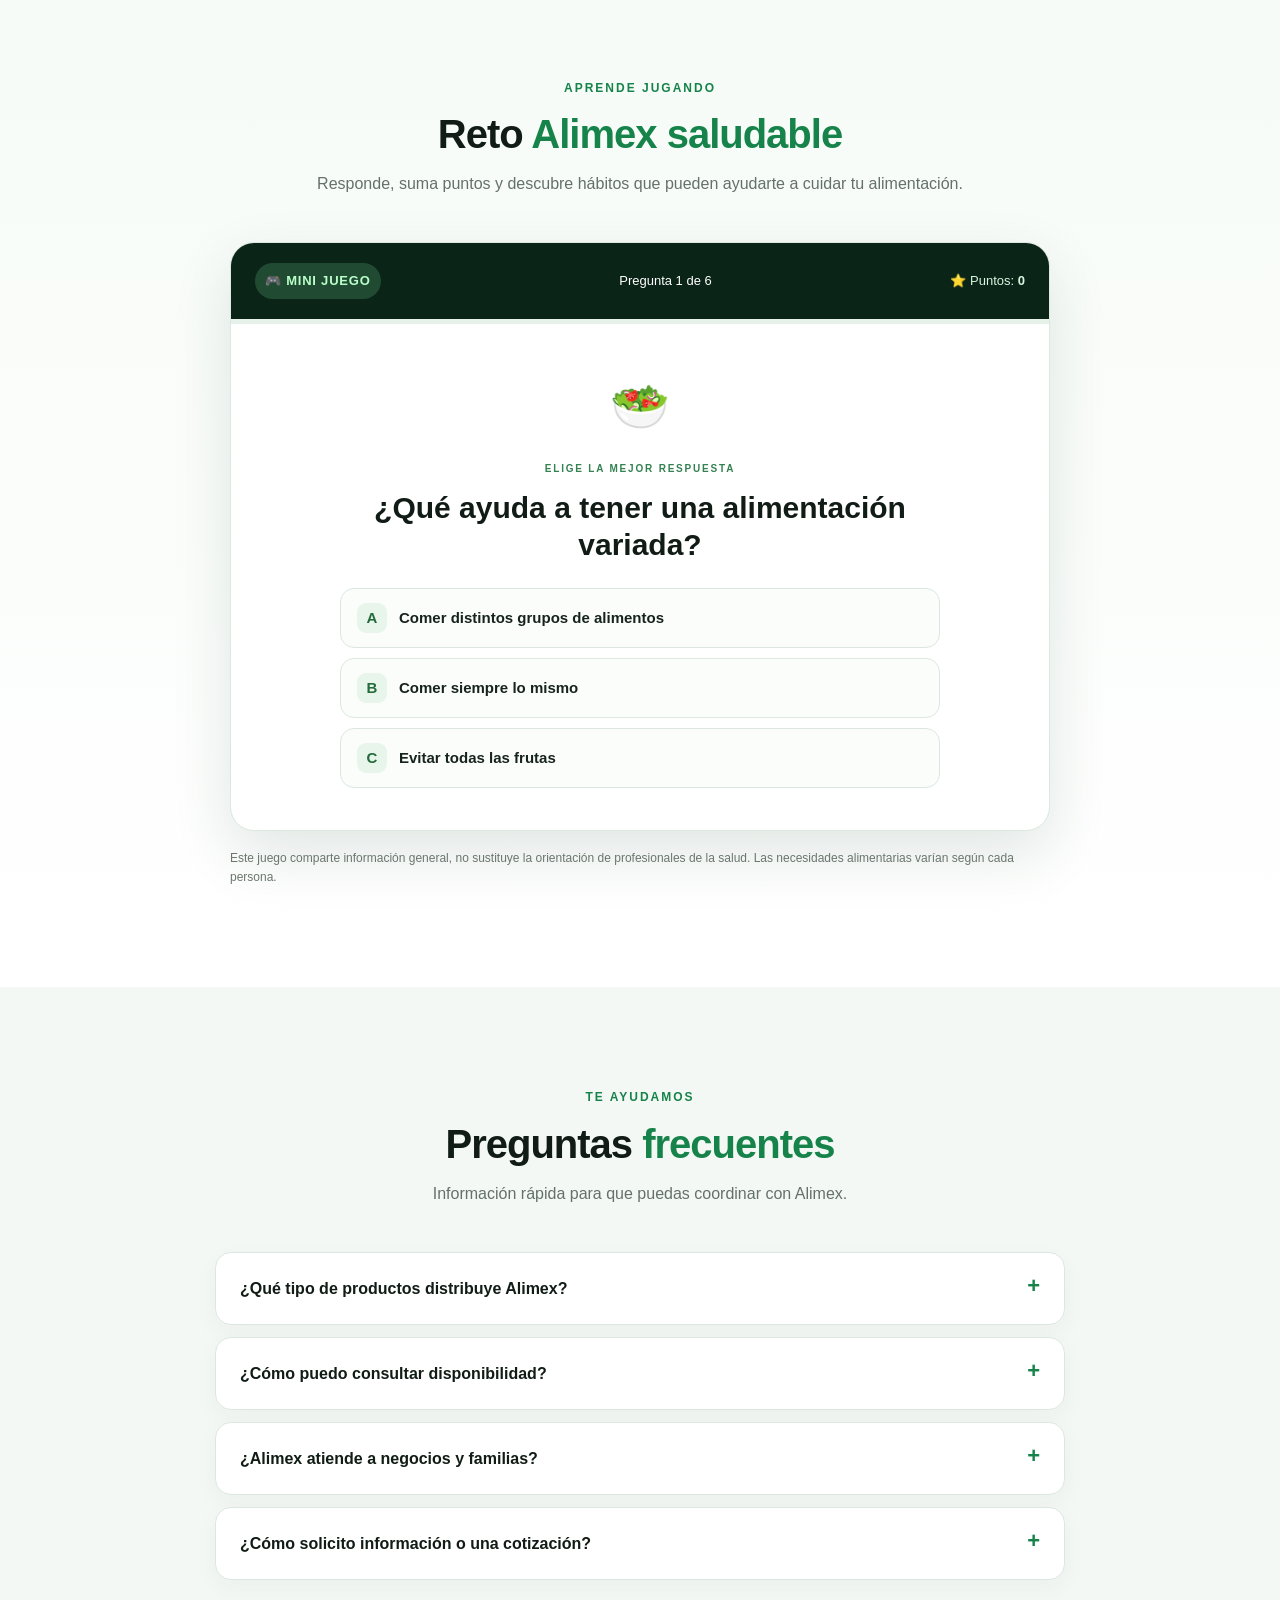
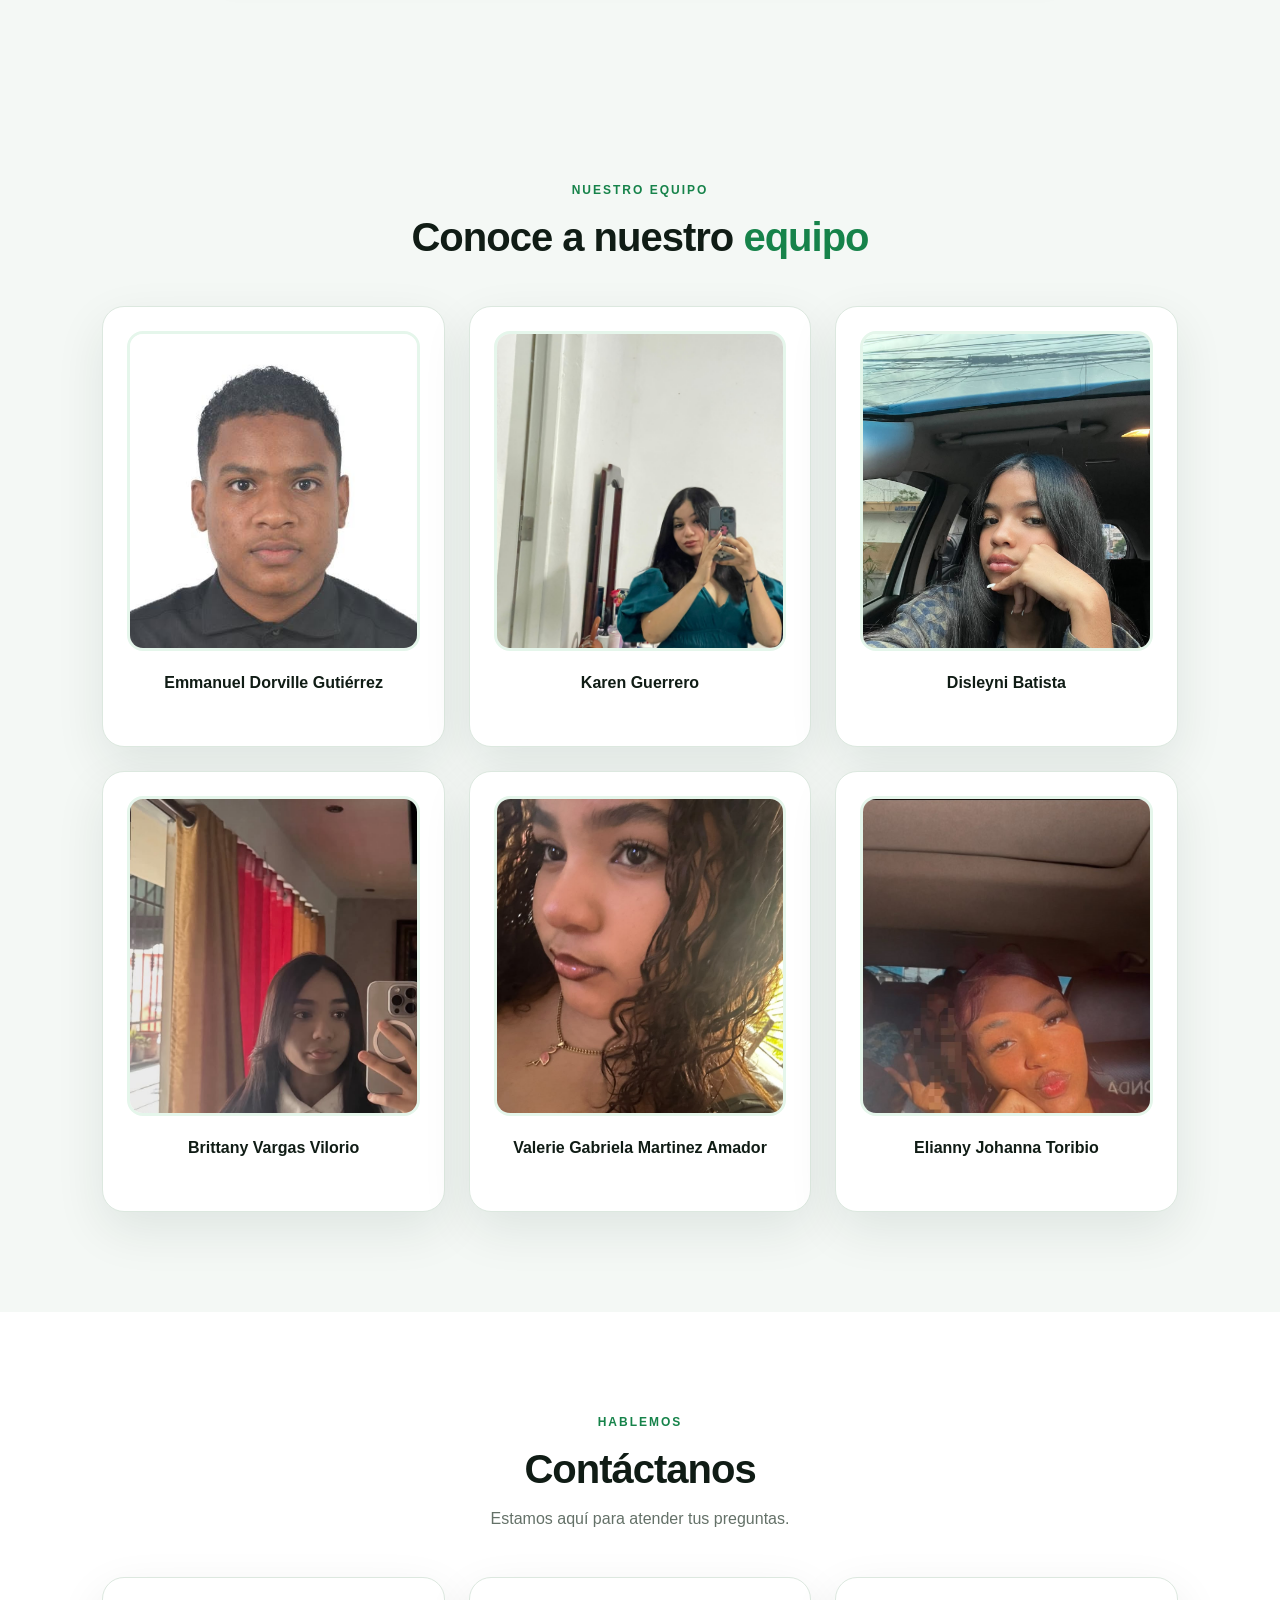
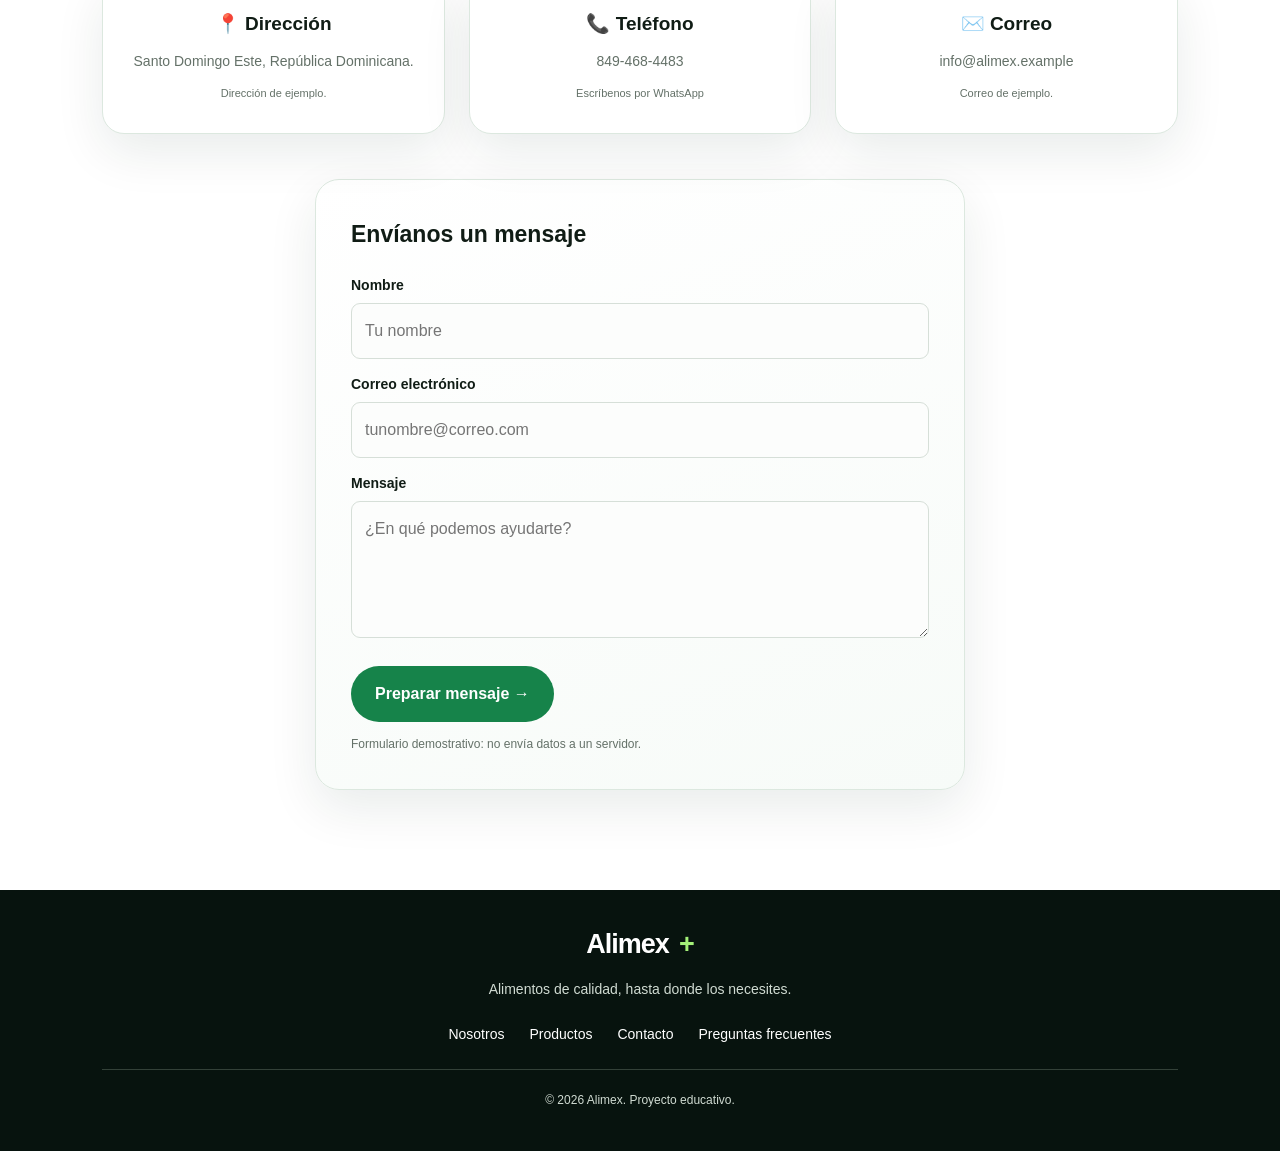
==== commit 62876cc7: "Refresh cached assets and highlight the healthy eating game" ====
--- a/index.html
+++ b/index.html
@@ -5,12 +5,12 @@
     <meta name="viewport" content="width=device-width, initial-scale=1.0">
     <meta name="description" content="Alimex: distribución responsable de alimentos, calidad y atención personalizada en República Dominicana.">
     <title>Alimex | Distribución de Alimentos</title>
-    <link rel="stylesheet" href="styles.css?v=20261021intro2">
+    <link rel="stylesheet" href="styles.css?v=20261021gamefix3">
     <style>
         .team-grid { grid-template-columns: repeat(3, minmax(0, 1fr)) !important; }
         @media (max-width: 700px) { .team-grid { grid-template-columns: 1fr !important; } }
     </style>
-    <script src="script.js?v=20261021intro2" defer></script>
+    <script src="script.js?v=20261021gamefix3" defer></script>
 </head>
 <body>
     <div class="alimex-intro" id="alimex-intro" aria-label="Bienvenido a Alimex"><div class="intro-portal"><div class="intro-ring"></div><div class="intro-core">A<span>+</span></div></div><div class="intro-wordmark">ALIMEX</div><p>CALIDAD QUE LLEGA A TI</p></div>
@@ -39,6 +39,7 @@
                 <h1>Alimentos de calidad,<br>hasta donde los <span>necesites.</span></h1>
                 <p>Conectamos alimentos de calidad con negocios y familias, ofreciendo confianza, frescura y entregas responsables.</p>
                 <a href="#productos" class="button">Explorar catálogo →</a>
+                <a href="#juego-alimentos" class="hero-secondary game-hero-link">🎮 Jugar reto saludable</a>
                 <a href="#contacto" class="hero-secondary">Solicitar información</a>
             </div>
             <div class="hero-image" role="img" aria-label="Alimentos frescos"></div>
@@ -71,12 +72,12 @@
         <section class="section" id="productos">
             <div class="section-heading"><p class="eyebrow">NUESTRO CATÁLOGO</p><h2>Productos que <span>distribuimos</span></h2></div>
             <div class="products-grid">
-                <article class="product-card" id="cat-frutas"><img class="product-photo" src="https://images.unsplash.com/photo-1542838132-92c53300491e?auto=format&fit=crop&w=600&q=80" alt="Frutas y verduras frescas" loading="lazy"><div class="product-emoji">🥬</div><h3>Frutas y verduras</h3><p>Productos frescos para comercios y restaurantes.</p><a class="text-link" href="#contacto">Consultar esta categoría →</a></article>
-                <article class="product-card" id="cat-lacteos"><img class="product-photo" src="https://images.unsplash.com/photo-1550583724-b2692b85b150?auto=format&fit=crop&w=600&q=80" alt="Productos lácteos" loading="lazy"><div class="product-emoji">🥛</div><h3>Productos lácteos</h3><p>Leche, queso y otros productos lácteos.</p><a class="text-link" href="#contacto">Consultar esta categoría →</a></article>
-                <article class="product-card" id="cat-granos"><img class="product-photo" src="https://images.unsplash.com/photo-1509440159596-0249088772ff?auto=format&fit=crop&w=600&q=80" alt="Granos y cereales" loading="lazy"><div class="product-emoji">🌾</div><h3>Granos y cereales</h3><p>Arroz, habichuelas, avena y productos similares.</p><a class="text-link" href="#contacto">Consultar esta categoría →</a></article>
-                <article class="product-card" id="cat-envasados"><img class="product-photo" src="https://images.unsplash.com/photo-1543168256-418811576931?auto=format&fit=crop&w=600&q=80" alt="Alimentos envasados" loading="lazy"><div class="product-emoji">🥫</div><h3>Alimentos envasados</h3><p>Alimentos empacados para diferentes necesidades.</p><a class="text-link" href="#contacto">Consultar esta categoría →</a></article>
-                <article class="product-card" id="cat-congelados"><img class="product-photo" src="https://images.unsplash.com/photo-1607623814075-e51df1bdc82f?auto=format&fit=crop&w=600&q=80" alt="Proteínas y congelados" loading="lazy"><div class="product-emoji">🍗</div><h3>Proteínas y congelados</h3><p>Opciones para complementar el abastecimiento de tu negocio.</p><a class="text-link" href="#contacto">Consultar esta categoría →</a></article>
-                <article class="product-card" id="cat-bebidas"><img class="product-photo" src="https://images.unsplash.com/photo-1534353473418-4cfa6c56fd38?auto=format&fit=crop&w=600&q=80" alt="Bebidas" loading="lazy"><div class="product-emoji">🧃</div><h3>Bebidas</h3><p>Alternativas para hogares, comercios y establecimientos.</p><a class="text-link" href="#contacto">Consultar esta categoría →</a></article>
+                <article class="product-card" id="cat-frutas"><img class="product-photo" src="https://images.unsplash.com/photo-1542838132-92c53300491e?auto=format&fit=crop&w=600&q=80" alt="Frutas y verduras frescas" loading="lazy" onerror="if(!this.dataset.fallback){this.dataset.fallback='1';var p=document.createElement('div');p.className='image-fallback';p.setAttribute('role','img');p.setAttribute('aria-label','Frutas y verduras frescas');p.innerHTML='<span>🥬</span><small>Frutas y verduras frescas</small>';this.replaceWith(p)}"><div class="product-emoji">🥬</div><h3>Frutas y verduras</h3><p>Productos frescos para comercios y restaurantes.</p><a class="text-link" href="#contacto">Consultar esta categoría →</a></article>
+                <article class="product-card" id="cat-lacteos"><img class="product-photo" src="https://images.unsplash.com/photo-1550583724-b2692b85b150?auto=format&fit=crop&w=600&q=80" alt="Productos lácteos" loading="lazy" onerror="if(!this.dataset.fallback){this.dataset.fallback='1';var p=document.createElement('div');p.className='image-fallback';p.setAttribute('role','img');p.setAttribute('aria-label','Productos lácteos');p.innerHTML='<span>🥛</span><small>Productos lácteos</small>';this.replaceWith(p)}"><div class="product-emoji">🥛</div><h3>Productos lácteos</h3><p>Leche, queso y otros productos lácteos.</p><a class="text-link" href="#contacto">Consultar esta categoría →</a></article>
+                <article class="product-card" id="cat-granos"><img class="product-photo" src="https://images.unsplash.com/photo-1509440159596-0249088772ff?auto=format&fit=crop&w=600&q=80" alt="Granos y cereales" loading="lazy" onerror="if(!this.dataset.fallback){this.dataset.fallback='1';var p=document.createElement('div');p.className='image-fallback';p.setAttribute('role','img');p.setAttribute('aria-label','Granos y cereales');p.innerHTML='<span>🌾</span><small>Granos y cereales</small>';this.replaceWith(p)}"><div class="product-emoji">🌾</div><h3>Granos y cereales</h3><p>Arroz, habichuelas, avena y productos similares.</p><a class="text-link" href="#contacto">Consultar esta categoría →</a></article>
+                <article class="product-card" id="cat-envasados"><img class="product-photo" src="https://images.unsplash.com/photo-1543168256-418811576931?auto=format&fit=crop&w=600&q=80" alt="Alimentos envasados" loading="lazy" onerror="if(!this.dataset.fallback){this.dataset.fallback='1';var p=document.createElement('div');p.className='image-fallback';p.setAttribute('role','img');p.setAttribute('aria-label','Alimentos envasados');p.innerHTML='<span>🥫</span><small>Alimentos envasados</small>';this.replaceWith(p)}"><div class="product-emoji">🥫</div><h3>Alimentos envasados</h3><p>Alimentos empacados para diferentes necesidades.</p><a class="text-link" href="#contacto">Consultar esta categoría →</a></article>
+                <article class="product-card" id="cat-congelados"><img class="product-photo" src="https://images.unsplash.com/photo-1607623814075-e51df1bdc82f?auto=format&fit=crop&w=600&q=80" alt="Proteínas y congelados" loading="lazy" onerror="if(!this.dataset.fallback){this.dataset.fallback='1';var p=document.createElement('div');p.className='image-fallback';p.setAttribute('role','img');p.setAttribute('aria-label','Proteínas y congelados');p.innerHTML='<span>🍗</span><small>Proteínas y congelados</small>';this.replaceWith(p)}"><div class="product-emoji">🍗</div><h3>Proteínas y congelados</h3><p>Opciones para complementar el abastecimiento de tu negocio.</p><a class="text-link" href="#contacto">Consultar esta categoría →</a></article>
+                <article class="product-card" id="cat-bebidas"><img class="product-photo" src="https://images.unsplash.com/photo-1534353473418-4cfa6c56fd38?auto=format&fit=crop&w=600&q=80" alt="Bebidas" loading="lazy" onerror="if(!this.dataset.fallback){this.dataset.fallback='1';var p=document.createElement('div');p.className='image-fallback';p.setAttribute('role','img');p.setAttribute('aria-label','Bebidas');p.innerHTML='<span>🧃</span><small>Bebidas</small>';this.replaceWith(p)}"><div class="product-emoji">🧃</div><h3>Bebidas</h3><p>Alternativas para hogares, comercios y establecimientos.</p><a class="text-link" href="#contacto">Consultar esta categoría →</a></article>
             </div>
             <p class="catalog-note">¿Buscas un producto específico? <a href="#contacto">Consulta disponibilidad con nuestro equipo.</a></p>
         </section>
@@ -105,9 +106,9 @@
         <section class="section tips-section" id="consejos">
             <div class="section-heading"><p class="eyebrow">INFORMACIÓN ÚTIL</p><h2>Consejos para cuidar los <span>alimentos</span></h2><p>Ideas generales para organizar y conservar tus compras. Sigue siempre las indicaciones de la etiqueta y las recomendaciones sanitarias aplicables.</p></div>
             <div class="tips-grid">
-                <article class="tip-card"><img src="https://images.unsplash.com/photo-1584473457409-ae5c91d7a7b4?auto=format&fit=crop&w=900&q=85" alt="Verduras frescas organizadas" loading="lazy"><div><span>01 · FRESCURA</span><h3>Organiza los productos frescos</h3><p>Revisa los alimentos al recibirlos y separa los que necesiten refrigeración de los que se conservan a temperatura ambiente.</p><a href="#cat-frutas">Explorar frutas y verduras →</a></div></article>
-                <article class="tip-card"><img src="https://images.unsplash.com/photo-1606787366850-de6330128bfc?auto=format&fit=crop&w=900&q=85" alt="Alimentos almacenados" loading="lazy"><div><span>02 · ALMACENAMIENTO</span><h3>Cuida el almacenamiento</h3><p>Mantén los alimentos en condiciones adecuadas, evita la contaminación cruzada y respeta las instrucciones de conservación del empaque.</p><a href="#servicios">Conocer servicios →</a></div></article>
-                <article class="tip-card"><img src="https://images.unsplash.com/photo-1556909114-f6e7ad7d3136?auto=format&fit=crop&w=900&q=85" alt="Preparación organizada de alimentos" loading="lazy"><div><span>03 · PLANIFICACIÓN</span><h3>Planifica tus compras</h3><p>Haz una lista según las necesidades de tu hogar o negocio y confirma disponibilidad antes de coordinar un pedido.</p><a href="#contacto">Consultar con Alimex →</a></div></article>
+                <article class="tip-card"><img src="https://images.unsplash.com/photo-1584473457409-ae5c91d7a7b4?auto=format&fit=crop&w=900&q=85" alt="Verduras frescas organizadas" loading="lazy" onerror="if(!this.dataset.fallback){this.dataset.fallback='1';var p=document.createElement('div');p.className='image-fallback';p.setAttribute('role','img');p.setAttribute('aria-label','Verduras frescas organizadas');p.innerHTML='<span>🥦</span><small>Verduras frescas organizadas</small>';this.replaceWith(p)}"><div><span>01 · FRESCURA</span><h3>Organiza los productos frescos</h3><p>Revisa los alimentos al recibirlos y separa los que necesiten refrigeración de los que se conservan a temperatura ambiente.</p><a href="#cat-frutas">Explorar frutas y verduras →</a></div></article>
+                <article class="tip-card"><img src="https://images.unsplash.com/photo-1606787366850-de6330128bfc?auto=format&fit=crop&w=900&q=85" alt="Alimentos almacenados" loading="lazy" onerror="if(!this.dataset.fallback){this.dataset.fallback='1';var p=document.createElement('div');p.className='image-fallback';p.setAttribute('role','img');p.setAttribute('aria-label','Alimentos almacenados');p.innerHTML='<span>📦</span><small>Alimentos almacenados</small>';this.replaceWith(p)}"><div><span>02 · ALMACENAMIENTO</span><h3>Cuida el almacenamiento</h3><p>Mantén los alimentos en condiciones adecuadas, evita la contaminación cruzada y respeta las instrucciones de conservación del empaque.</p><a href="#servicios">Conocer servicios →</a></div></article>
+                <article class="tip-card"><img src="https://images.unsplash.com/photo-1556909114-f6e7ad7d3136?auto=format&fit=crop&w=900&q=85" alt="Preparación organizada de alimentos" loading="lazy" onerror="if(!this.dataset.fallback){this.dataset.fallback='1';var p=document.createElement('div');p.className='image-fallback';p.setAttribute('role','img');p.setAttribute('aria-label','Preparación organizada de alimentos');p.innerHTML='<span>🍽️</span><small>Preparación organizada de alimentos</small>';this.replaceWith(p)}"><div><span>03 · PLANIFICACIÓN</span><h3>Planifica tus compras</h3><p>Haz una lista según las necesidades de tu hogar o negocio y confirma disponibilidad antes de coordinar un pedido.</p><a href="#contacto">Consultar con Alimex →</a></div></article>
             </div>
         </section>
         <section class="section food-game-section" id="juego-alimentos">
@@ -137,27 +138,27 @@
             </div>
             <div class="team-grid">
                 <article class="team-card">
-                    <img class="team-photo" src="845457746_1101589266060737_3366460002558829633_n.jpg" alt="Emmanuel Dorville Gutiérrez" loading="lazy">
+                    <img class="team-photo" src="845457746_1101589266060737_3366460002558829633_n.jpg" alt="Emmanuel Dorville Gutiérrez" loading="lazy" onerror="if(!this.dataset.fallback){this.dataset.fallback='1';var p=document.createElement('div');p.className='image-fallback';p.setAttribute('role','img');p.setAttribute('aria-label','Emmanuel Dorville Gutiérrez');p.innerHTML='<span>🌿</span><small>Emmanuel Dorville Gutiérrez</small>';this.replaceWith(p)}">
                     <h3>Emmanuel Dorville Gutiérrez</h3>
                 </article>
                 <article class="team-card">
-                    <img class="team-photo" src="WhatsApp%20Image%202026-10-20%20at%202.13.17%20PM.jpeg" alt="Karen Guerrero" loading="lazy">
+                    <img class="team-photo" src="WhatsApp%20Image%202026-10-20%20at%202.13.17%20PM.jpeg" alt="Karen Guerrero" loading="lazy" onerror="if(!this.dataset.fallback){this.dataset.fallback='1';var p=document.createElement('div');p.className='image-fallback';p.setAttribute('role','img');p.setAttribute('aria-label','Karen Guerrero');p.innerHTML='<span>🌿</span><small>Karen Guerrero</small>';this.replaceWith(p)}">
                     <h3>Karen Guerrero</h3>
                 </article>
                 <article class="team-card">
-                    <img class="team-photo" src="WhatsApp%20Image%202026-10-20%20at%202.13.17%20PM%20(1).jpeg" alt="Disleyni Batista" loading="lazy">
+                    <img class="team-photo" src="WhatsApp%20Image%202026-10-20%20at%202.13.17%20PM%20(1).jpeg" alt="Disleyni Batista" loading="lazy" onerror="if(!this.dataset.fallback){this.dataset.fallback='1';var p=document.createElement('div');p.className='image-fallback';p.setAttribute('role','img');p.setAttribute('aria-label','Disleyni Batista');p.innerHTML='<span>🌿</span><small>Disleyni Batista</small>';this.replaceWith(p)}">
                     <h3>Disleyni Batista</h3>
                 </article>
                 <article class="team-card">
-                    <img class="team-photo" src="WhatsApp%20Image%202026-10-20%20at%2011.03.15%20PM%20(1).jpeg" alt="Brittany Vargas Vilorio" loading="lazy">
+                    <img class="team-photo" src="WhatsApp%20Image%202026-10-20%20at%2011.03.15%20PM%20(1).jpeg" alt="Brittany Vargas Vilorio" loading="lazy" onerror="if(!this.dataset.fallback){this.dataset.fallback='1';var p=document.createElement('div');p.className='image-fallback';p.setAttribute('role','img');p.setAttribute('aria-label','Brittany Vargas Vilorio');p.innerHTML='<span>🌿</span><small>Brittany Vargas Vilorio</small>';this.replaceWith(p)}">
                     <h3>Brittany Vargas Vilorio</h3>
                 </article>
                 <article class="team-card">
-                    <img class="team-photo" src="WhatsApp%20Image%202026-10-20%20at%2011.11.09%20PM.jpeg" alt="Valerie Gabriela Martinez Amador" loading="lazy">
+                    <img class="team-photo" src="WhatsApp%20Image%202026-10-20%20at%2011.11.09%20PM.jpeg" alt="Valerie Gabriela Martinez Amador" loading="lazy" onerror="if(!this.dataset.fallback){this.dataset.fallback='1';var p=document.createElement('div');p.className='image-fallback';p.setAttribute('role','img');p.setAttribute('aria-label','Valerie Gabriela Martinez Amador');p.innerHTML='<span>🌿</span><small>Valerie Gabriela Martinez Amador</small>';this.replaceWith(p)}">
                     <h3>Valerie Gabriela Martinez Amador</h3>
                 </article>
                 <article class="team-card">
-                    <img class="team-photo" src="WhatsApp%20Image%202026-10-20%20at%2011.54.37%20PM.jpeg" alt="Elianny Johanna Toribio" loading="lazy">
+                    <img class="team-photo" src="WhatsApp%20Image%202026-10-20%20at%2011.54.37%20PM.jpeg" alt="Elianny Johanna Toribio" loading="lazy" onerror="if(!this.dataset.fallback){this.dataset.fallback='1';var p=document.createElement('div');p.className='image-fallback';p.setAttribute('role','img');p.setAttribute('aria-label','Elianny Johanna Toribio');p.innerHTML='<span>🌿</span><small>Elianny Johanna Toribio</small>';this.replaceWith(p)}">
                     <h3>Elianny Johanna Toribio</h3>
                 </article>
             </div>
--- a/styles.css
+++ b/styles.css
@@ -725,3 +725,26 @@
 @keyframes wordmarkPop{from{opacity:0;transform:translateY(10px);filter:blur(5px)}to{opacity:1;transform:translateY(0);filter:blur(0)}}
 .alimex-intro.intro-hidden{display:none!important;opacity:0!important;visibility:hidden!important;pointer-events:none!important;animation:none!important}
 @media(prefers-reduced-motion:reduce){.alimex-intro{animation:alimexQuickExit 1s linear forwards!important}.intro-portal,.intro-ring,.intro-wordmark,.alimex-intro p{animation:none!important}}
+
+
+/* Sección de identidad visual premium para reemplazar categorías repetidas */
+.quality-panel{display:grid;grid-template-columns:1fr 1fr;gap:44px;align-items:center;background:linear-gradient(125deg,#071a11,#103c29 58%,#07180f);color:#fff;border-radius:28px;padding:clamp(26px,5vw,64px);overflow:hidden;position:relative}
+.quality-copy h2{font-size:clamp(30px,4vw,48px);line-height:1.08;margin:10px 0 16px}.quality-copy h2 span{color:#8df4ad}.quality-copy>p:not(.eyebrow){color:#d1e5d7;line-height:1.75;max-width:520px}
+.quality-points{display:grid;gap:17px;margin:27px 0}.quality-points>div{display:flex;gap:13px;align-items:center}.quality-points>div>span{display:grid;place-items:center;width:38px;height:38px;flex-shrink:0;border:1px solid #55bd7c;border-radius:12px;color:#9bffb7;font-size:20px}.quality-points p{display:grid;gap:4px}.quality-points small{color:#b9d0c1}
+.quality-visual{min-height:350px;position:relative;display:grid;place-items:center;isolation:isolate}.quality-visual:before{content:"";position:absolute;width:250px;height:250px;border-radius:50%;background:#32ed7d;filter:blur(75px);opacity:.15}
+.quality-orbit{position:absolute;width:min(78%,300px);aspect-ratio:1;border:1px solid rgba(137,255,178,.65);border-radius:50%;box-shadow:0 0 25px rgba(64,255,135,.12)}.orbit-one{transform:rotateX(62deg) rotate(-25deg)}.orbit-two{transform:rotateX(62deg) rotate(55deg);border-style:dashed}
+.quality-core{width:178px;height:178px;border:1px solid #67e997;border-radius:50%;display:flex;flex-direction:column;align-items:center;justify-content:center;background:radial-gradient(circle,#1d6841,#071b11 72%);box-shadow:0 0 50px rgba(58,255,130,.2),inset 0 0 25px rgba(74,255,141,.12);animation:qualityPulse 3s ease-in-out infinite}
+.quality-core span{font-size:25px;font-weight:950;letter-spacing:.12em}.quality-core b{font-size:20px;color:#9cffb7}.quality-core small{font-size:8px;letter-spacing:.16em;color:#c7f8d5}
+.quality-float{position:absolute;background:rgba(10,36,24,.92);border:1px solid rgba(126,255,168,.45);border-radius:99px;padding:10px 14px;font-size:10px;font-weight:800;letter-spacing:.1em;color:#d9ffe4;box-shadow:0 10px 25px #00140b}.float-top{top:17%;right:2%}.float-bottom{bottom:15%;left:1%}
+@keyframes qualityPulse{0%,100%{transform:scale(1);box-shadow:0 0 35px rgba(58,255,130,.16)}50%{transform:scale(1.035);box-shadow:0 0 55px rgba(58,255,130,.32)}}
+/* Juego interactivo de alimentación */
+.food-game-section{background:linear-gradient(180deg,#f6fbf7,#fff)}
+.food-game{max-width:820px;margin:30px auto 0;background:#fff;border:1px solid #dbe9df;border-radius:24px;box-shadow:0 22px 60px rgba(18,60,43,.12);overflow:hidden}
+.game-topline{display:flex;justify-content:space-between;align-items:center;gap:12px;flex-wrap:wrap;padding:20px 24px;background:#0b2418;color:#fff;font-size:13px}
+.game-chip{padding:7px 10px;border-radius:99px;background:#204b32;color:#baffca;font-weight:800;letter-spacing:.06em}.game-score{color:#d7f6df}.game-progress-track{height:5px;background:#e6f1e9}.game-progress-track div{height:100%;width:0;background:linear-gradient(90deg,#2a9d55,#9cffb7);transition:width .35s ease}
+.game-question-area{text-align:center;padding:clamp(22px,5vw,42px)}.game-emoji{font-size:48px;animation:gameBounce .45s ease}.game-kicker{margin:12px 0;color:#348151;font-size:10px;font-weight:900;letter-spacing:.18em}.game-question-area h3{font-size:clamp(21px,3.5vw,30px);line-height:1.25;margin:0 auto 24px;max-width:600px}
+.game-answers{display:grid;grid-template-columns:1fr;gap:10px;max-width:600px;margin:0 auto}.game-answer{display:flex;align-items:center;gap:12px;text-align:left;width:100%;padding:14px 16px;border:1px solid #dce8df;border-radius:14px;background:#fbfdfb;color:#17241b;font-size:15px;font-weight:650;cursor:pointer;transition:transform .18s,border-color .18s,background .18s}.game-answer:hover:not(:disabled){transform:translateY(-2px);border-color:#4ca76a;background:#f0fbf3}.game-answer:disabled{cursor:default}.answer-letter{display:grid;place-items:center;width:30px;height:30px;flex-shrink:0;border-radius:9px;background:#e8f5eb;color:#246b3c;font-weight:900}.game-answer.answer-correct{border-color:#258448;background:#e8f8ed}.game-answer.answer-wrong{border-color:#d97777;background:#fff0f0}
+.game-feedback{max-width:600px;margin:17px auto 0;padding:0;color:#34473a;line-height:1.6;text-align:left}.game-feedback:empty{display:none}.game-feedback.feedback-good,.game-feedback.feedback-try{padding:14px 16px;border-radius:12px;background:#edf9f0}.game-feedback.feedback-try{background:#fff5e8}.game-next{margin-top:18px}.game-finish{padding:22px;animation:gameBounce .45s ease}.game-finish[hidden],.game-answers[hidden],.game-next[hidden]{display:none!important}.finish-trophy{font-size:58px}.game-finish h3{font-size:28px;margin:8px 0}.game-finish p{margin:0 0 20px;color:#526257;line-height:1.6}.game-note{max-width:820px;margin:18px auto 0;font-size:12px;color:#6a776d;line-height:1.6}
+@keyframes gameBounce{from{opacity:0;transform:translateY(9px) scale(.96)}to{opacity:1;transform:translateY(0) scale(1)}}
+@media(max-width:760px){.quality-panel{grid-template-columns:1fr;gap:12px}.quality-visual{min-height:280px}.quality-orbit{width:235px}.quality-float{font-size:9px}.game-topline{padding:16px}.game-question-area{padding:23px 16px}.game-answer{font-size:14px}}
+@media(prefers-reduced-motion:reduce){.quality-core,.game-emoji,.game-finish{animation:none!important}.game-progress-track div,.game-answer{transition:none!important}}
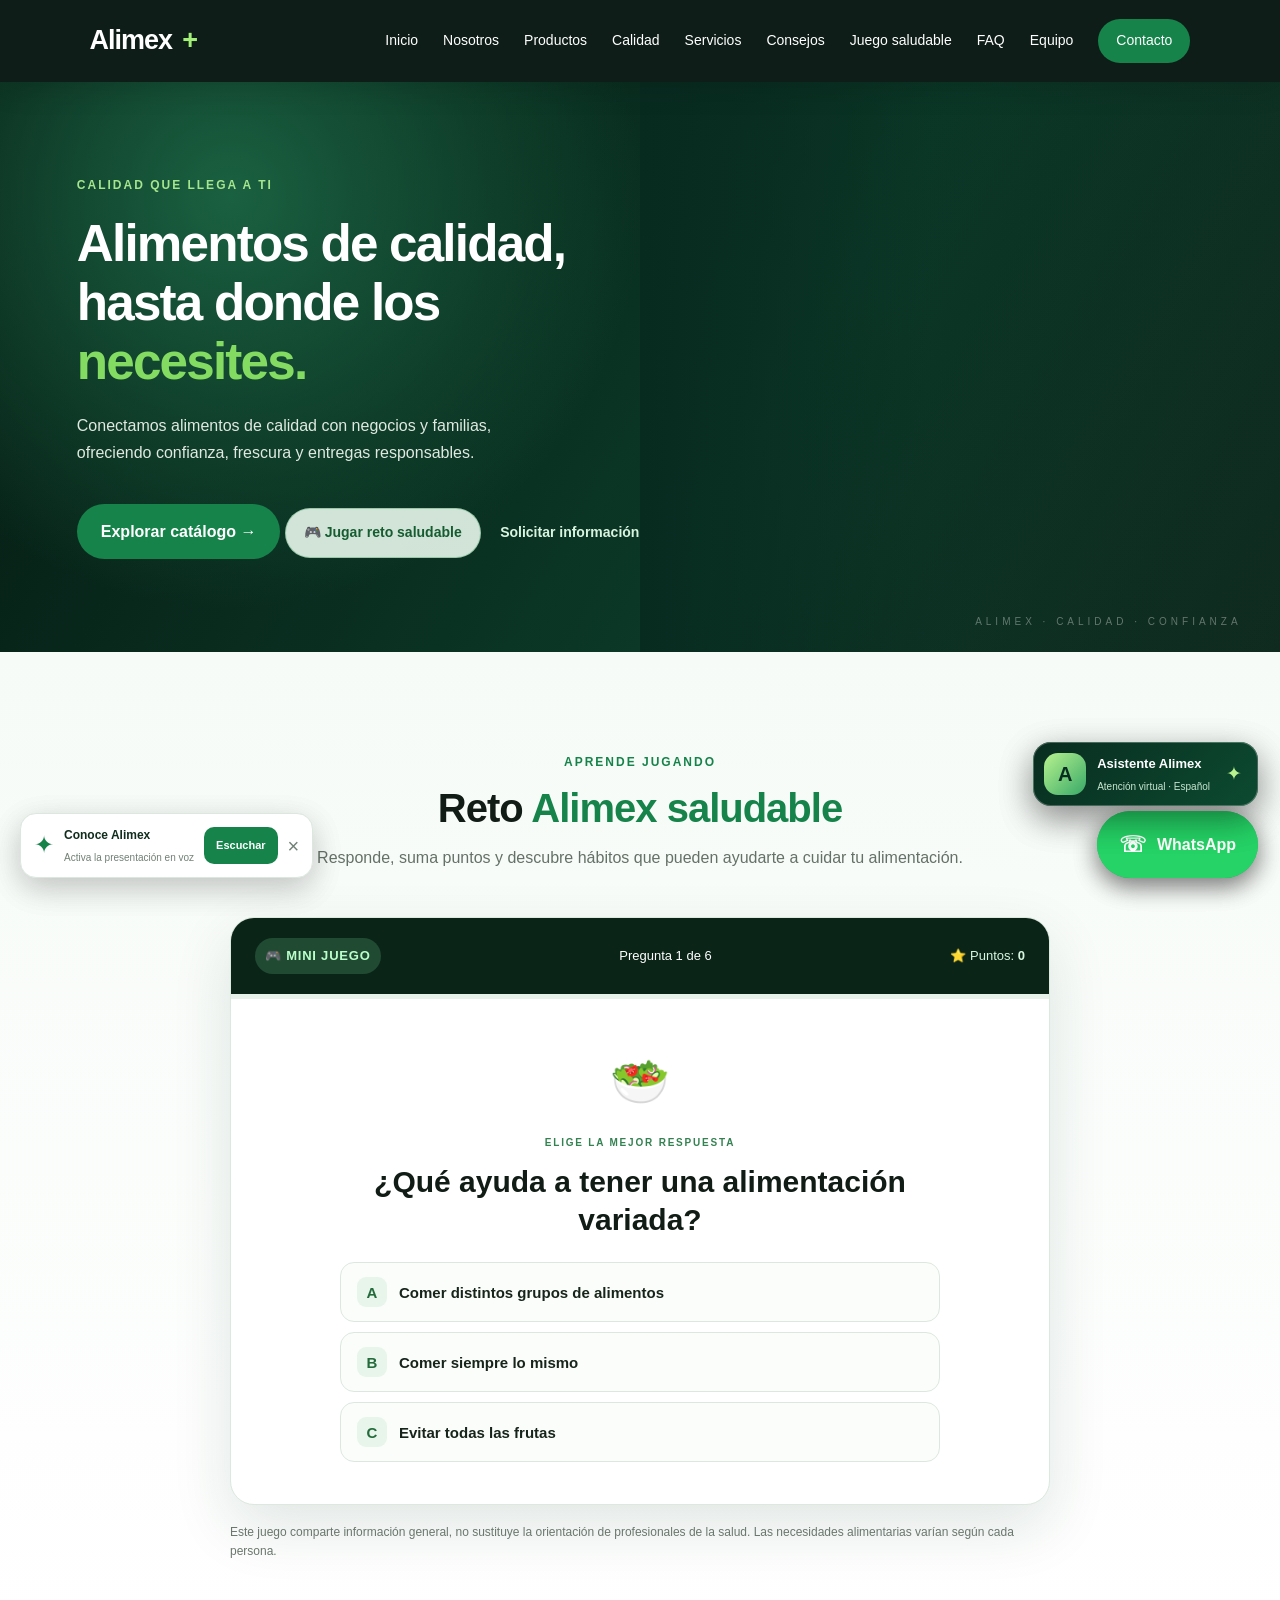
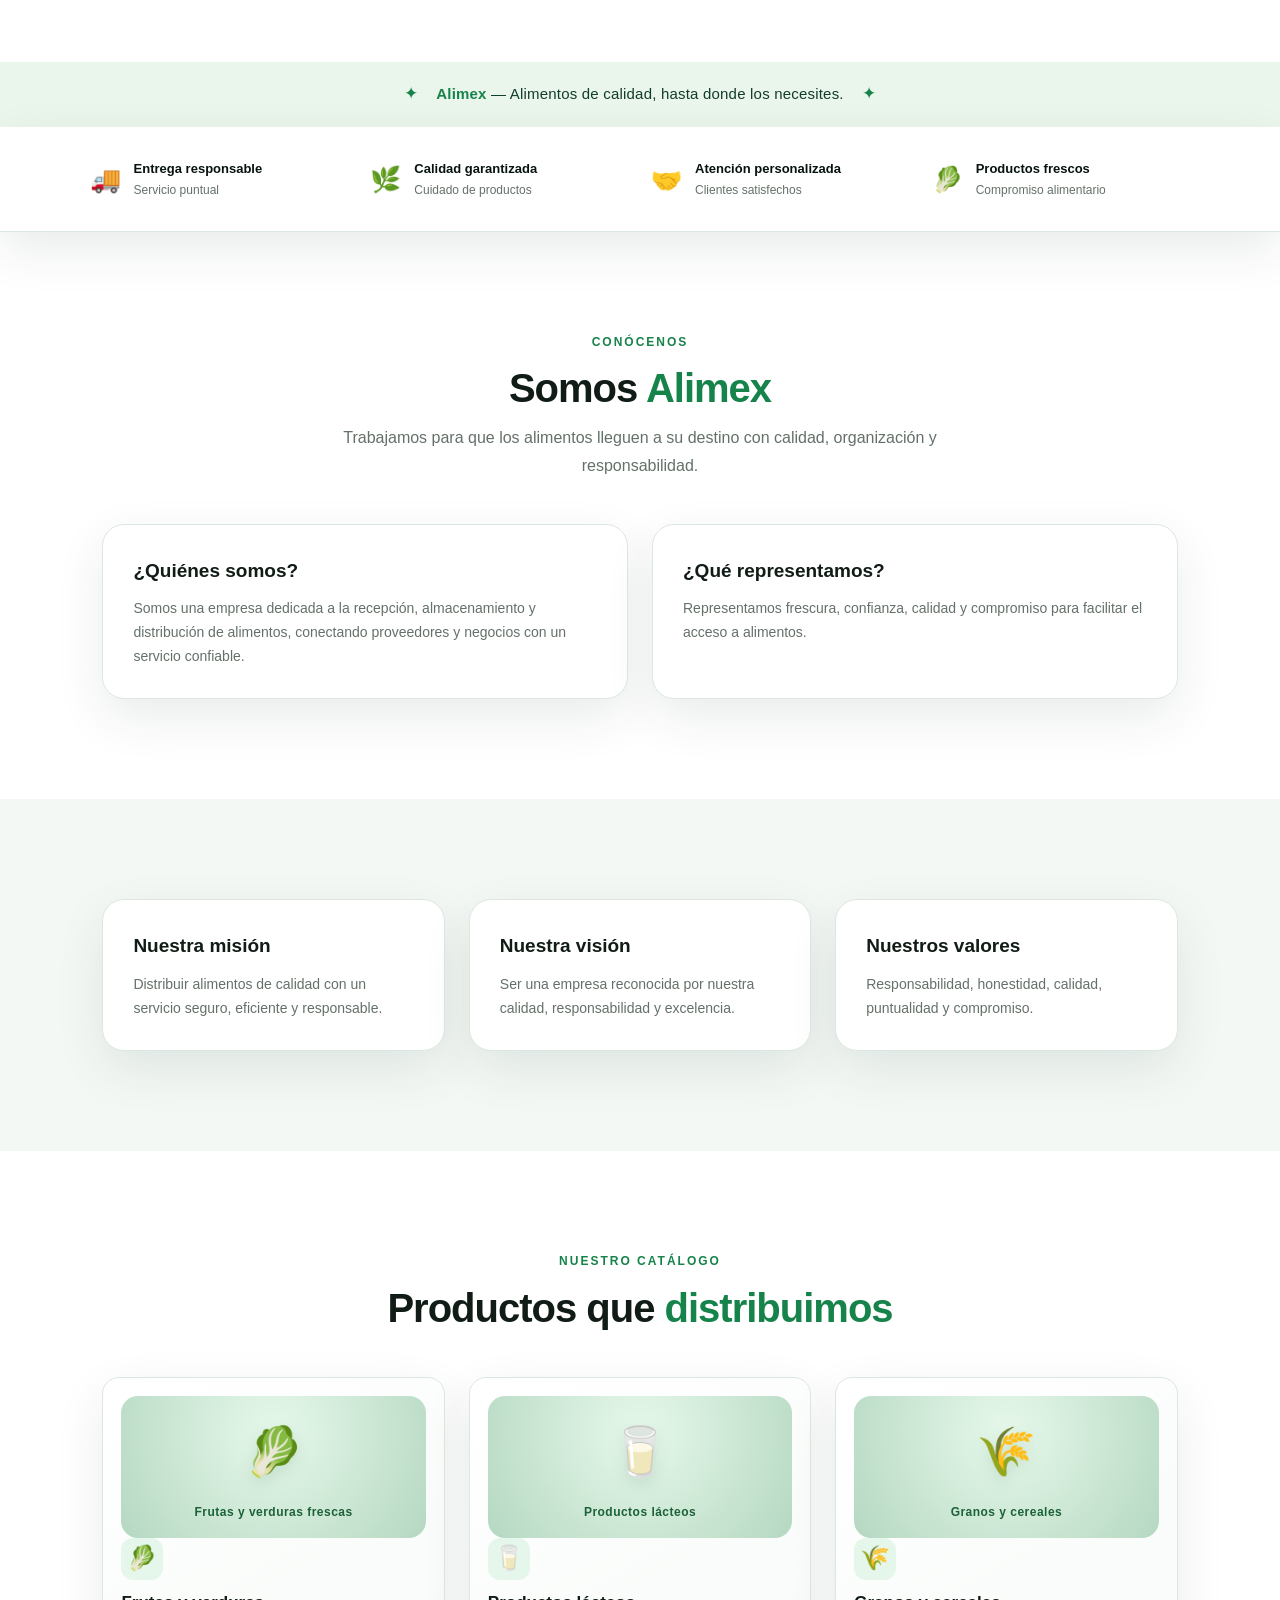
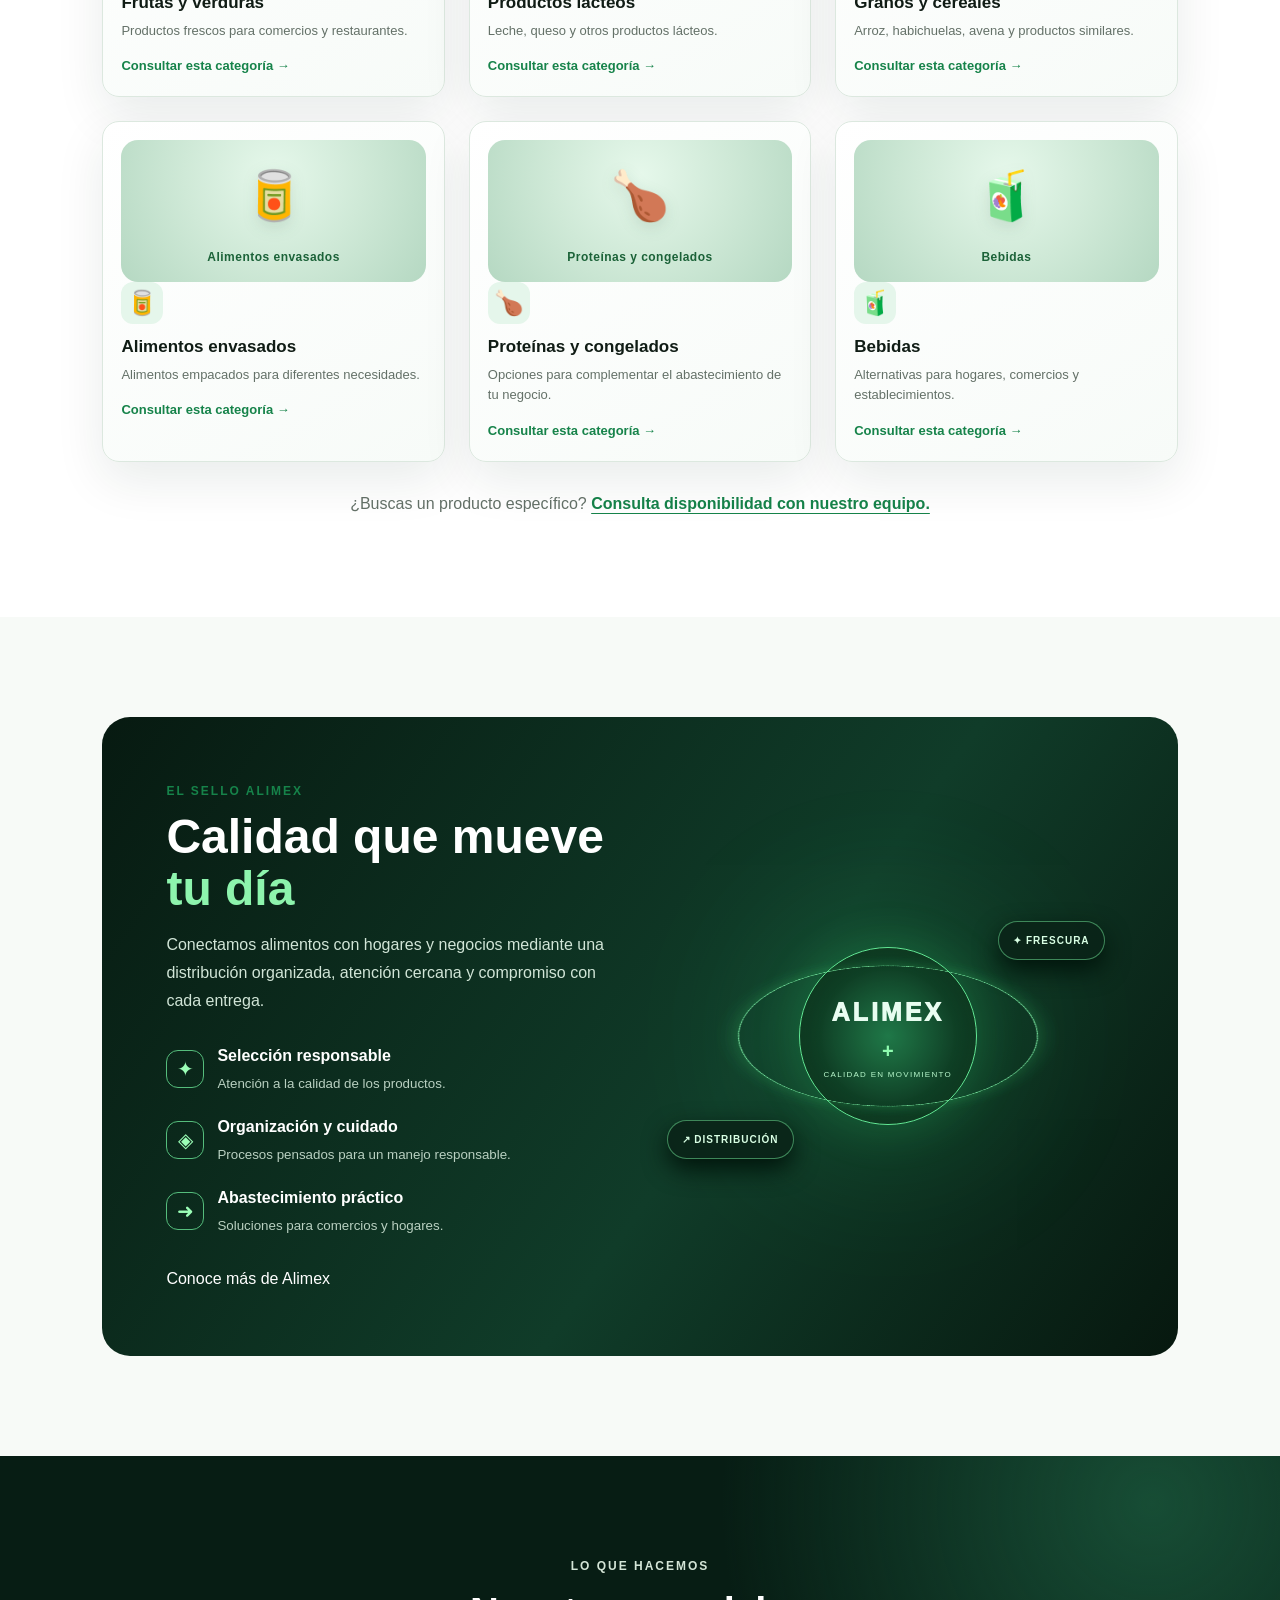
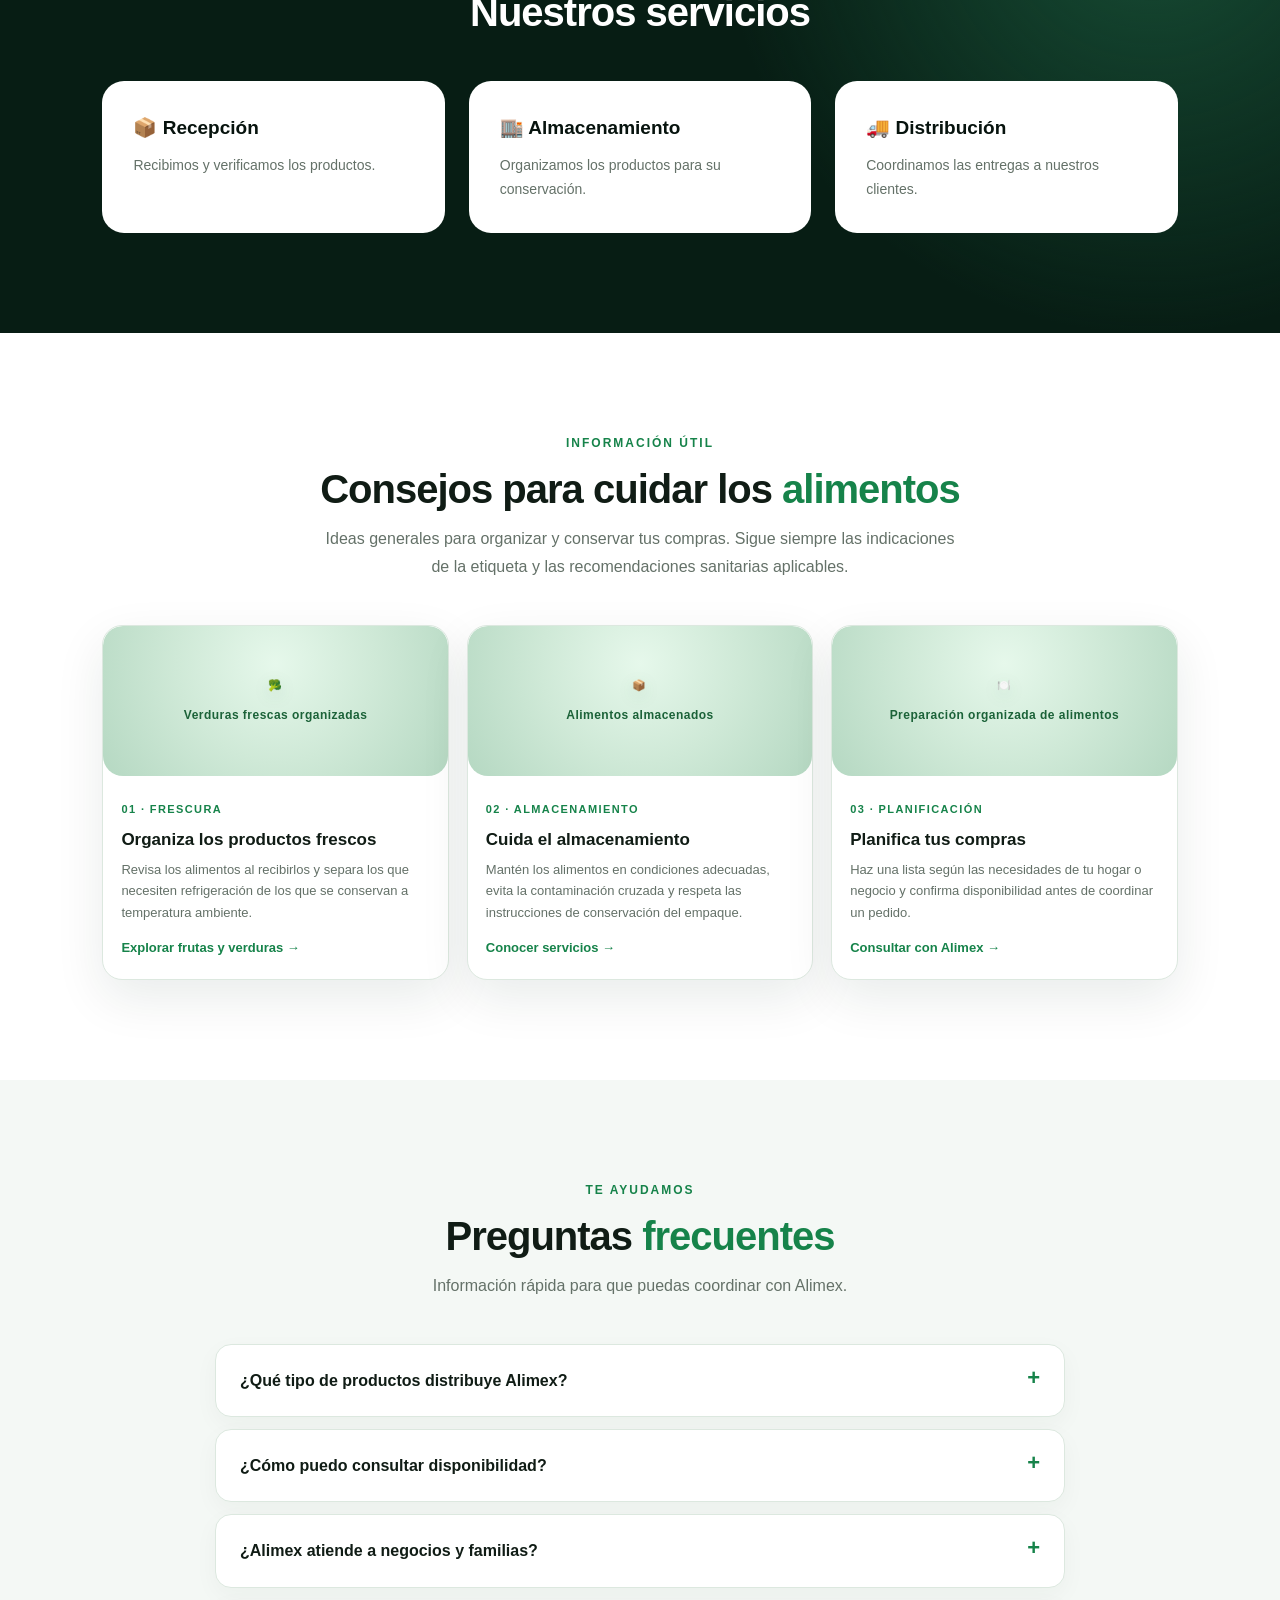
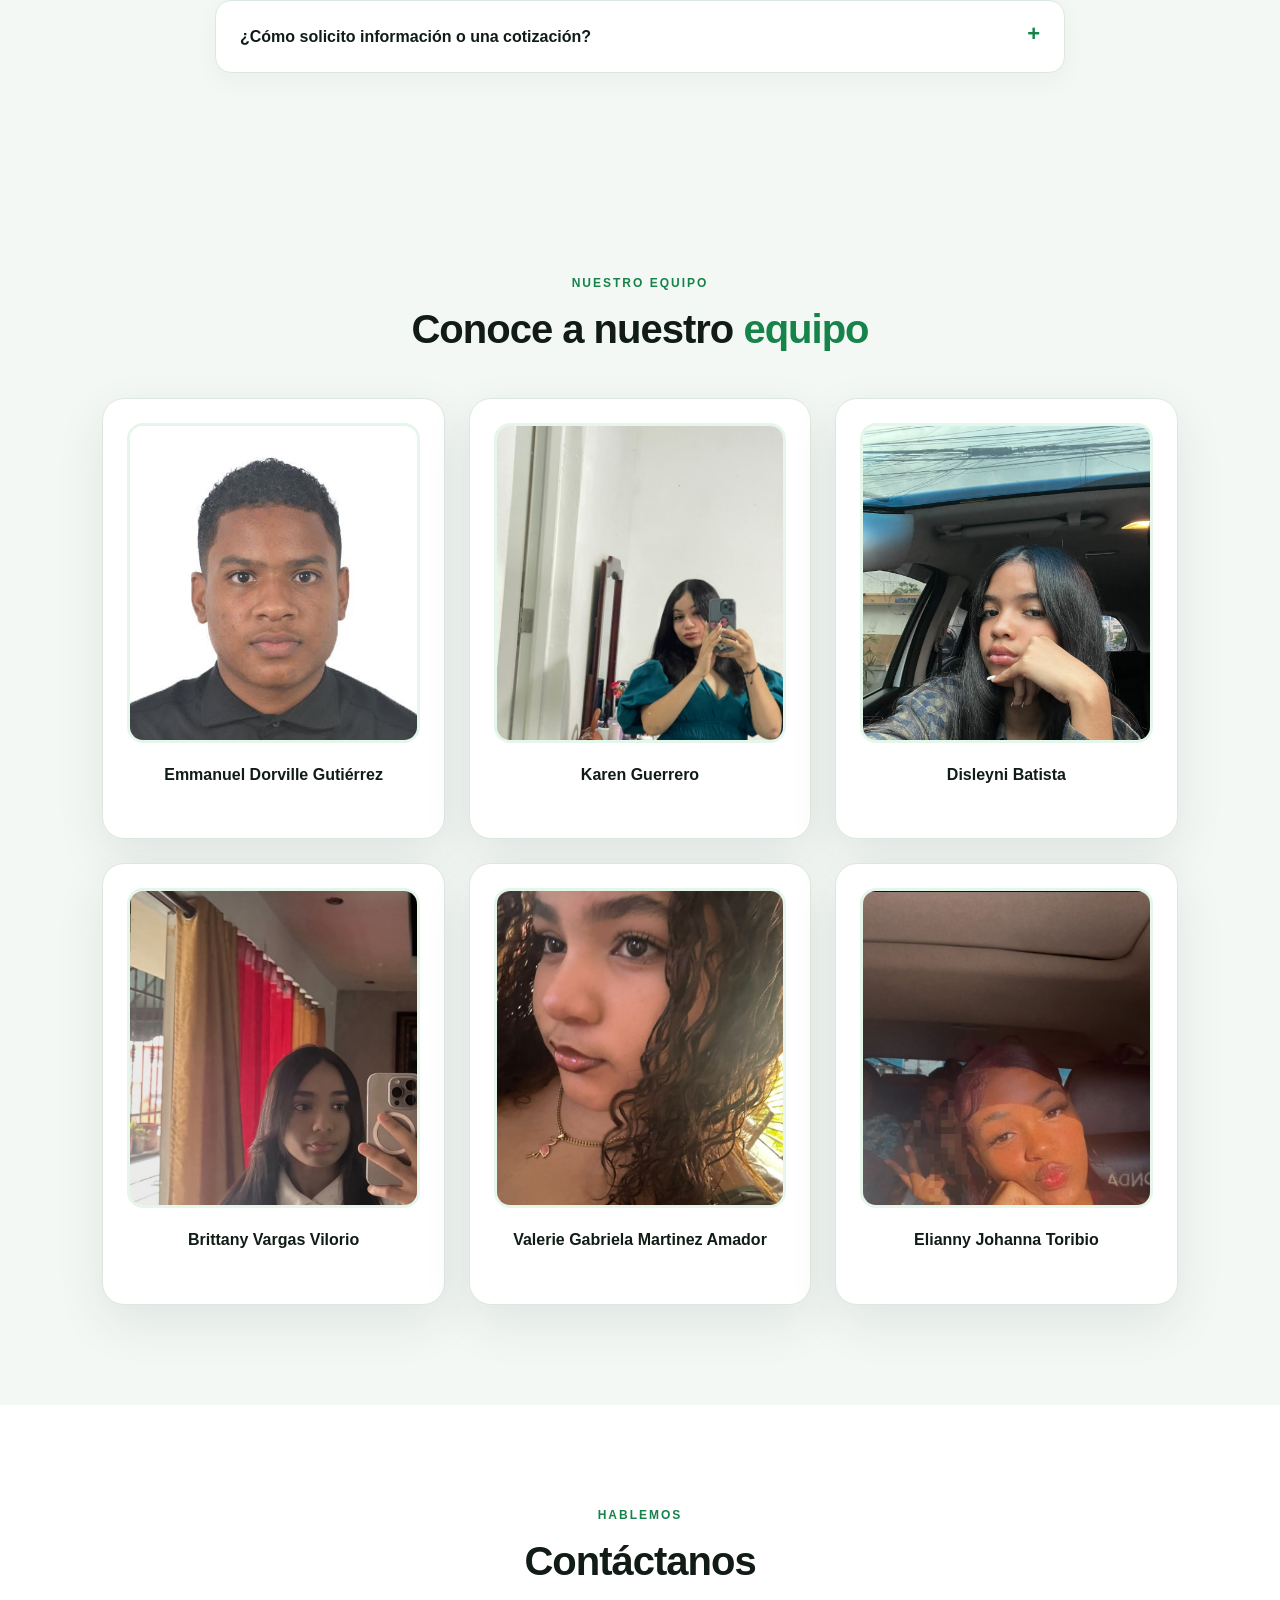
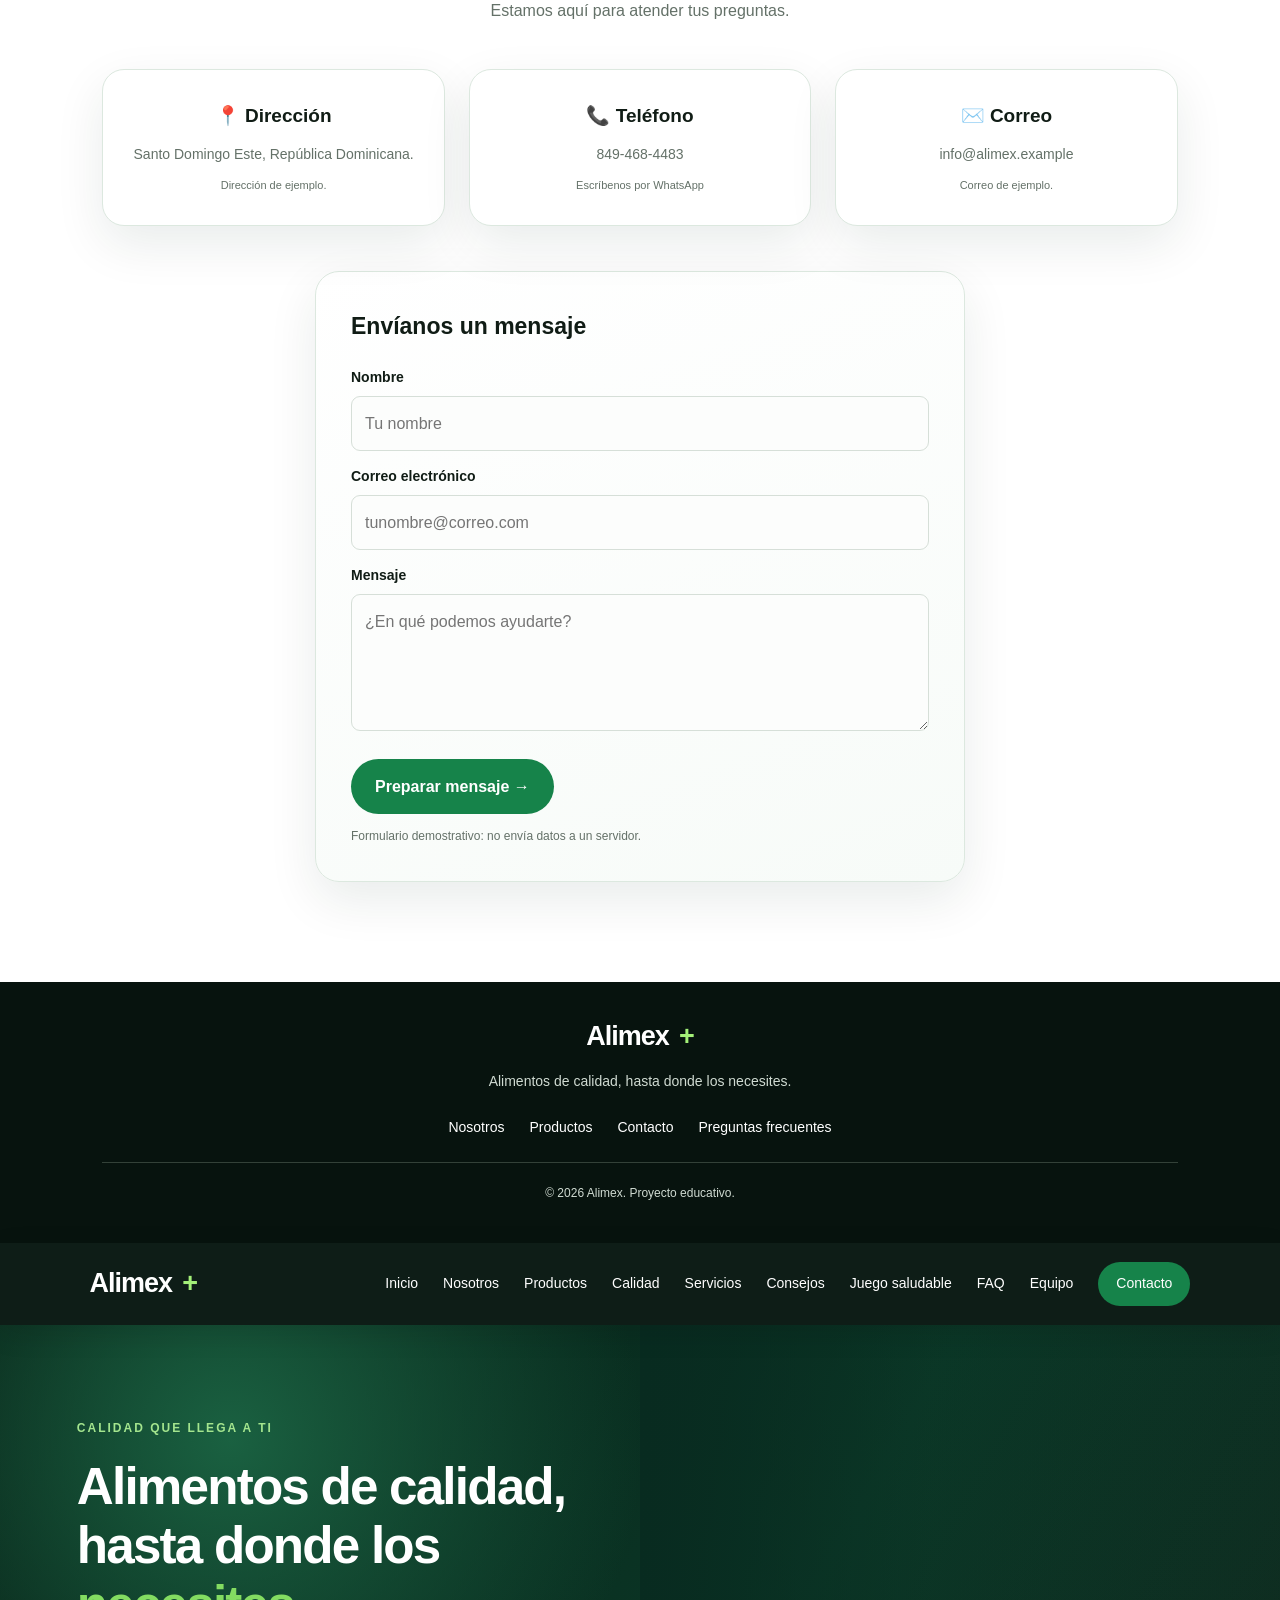
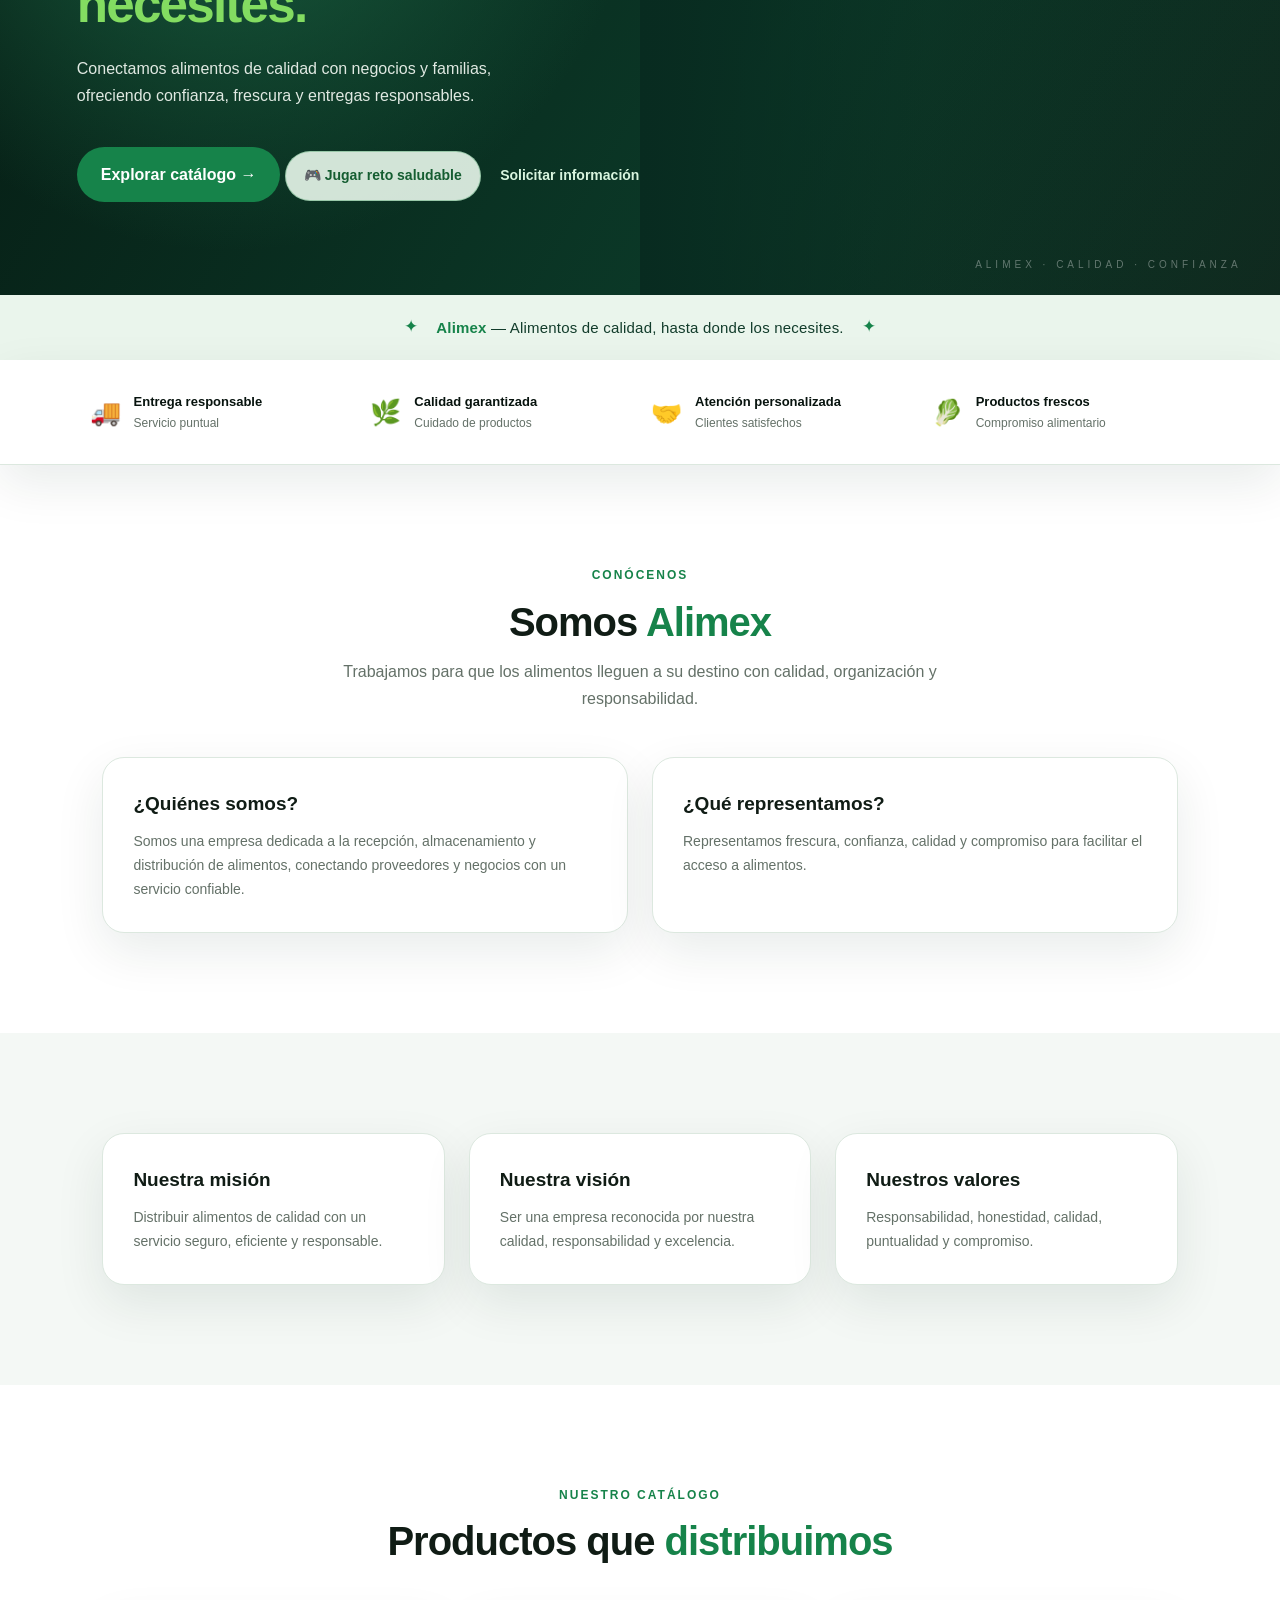
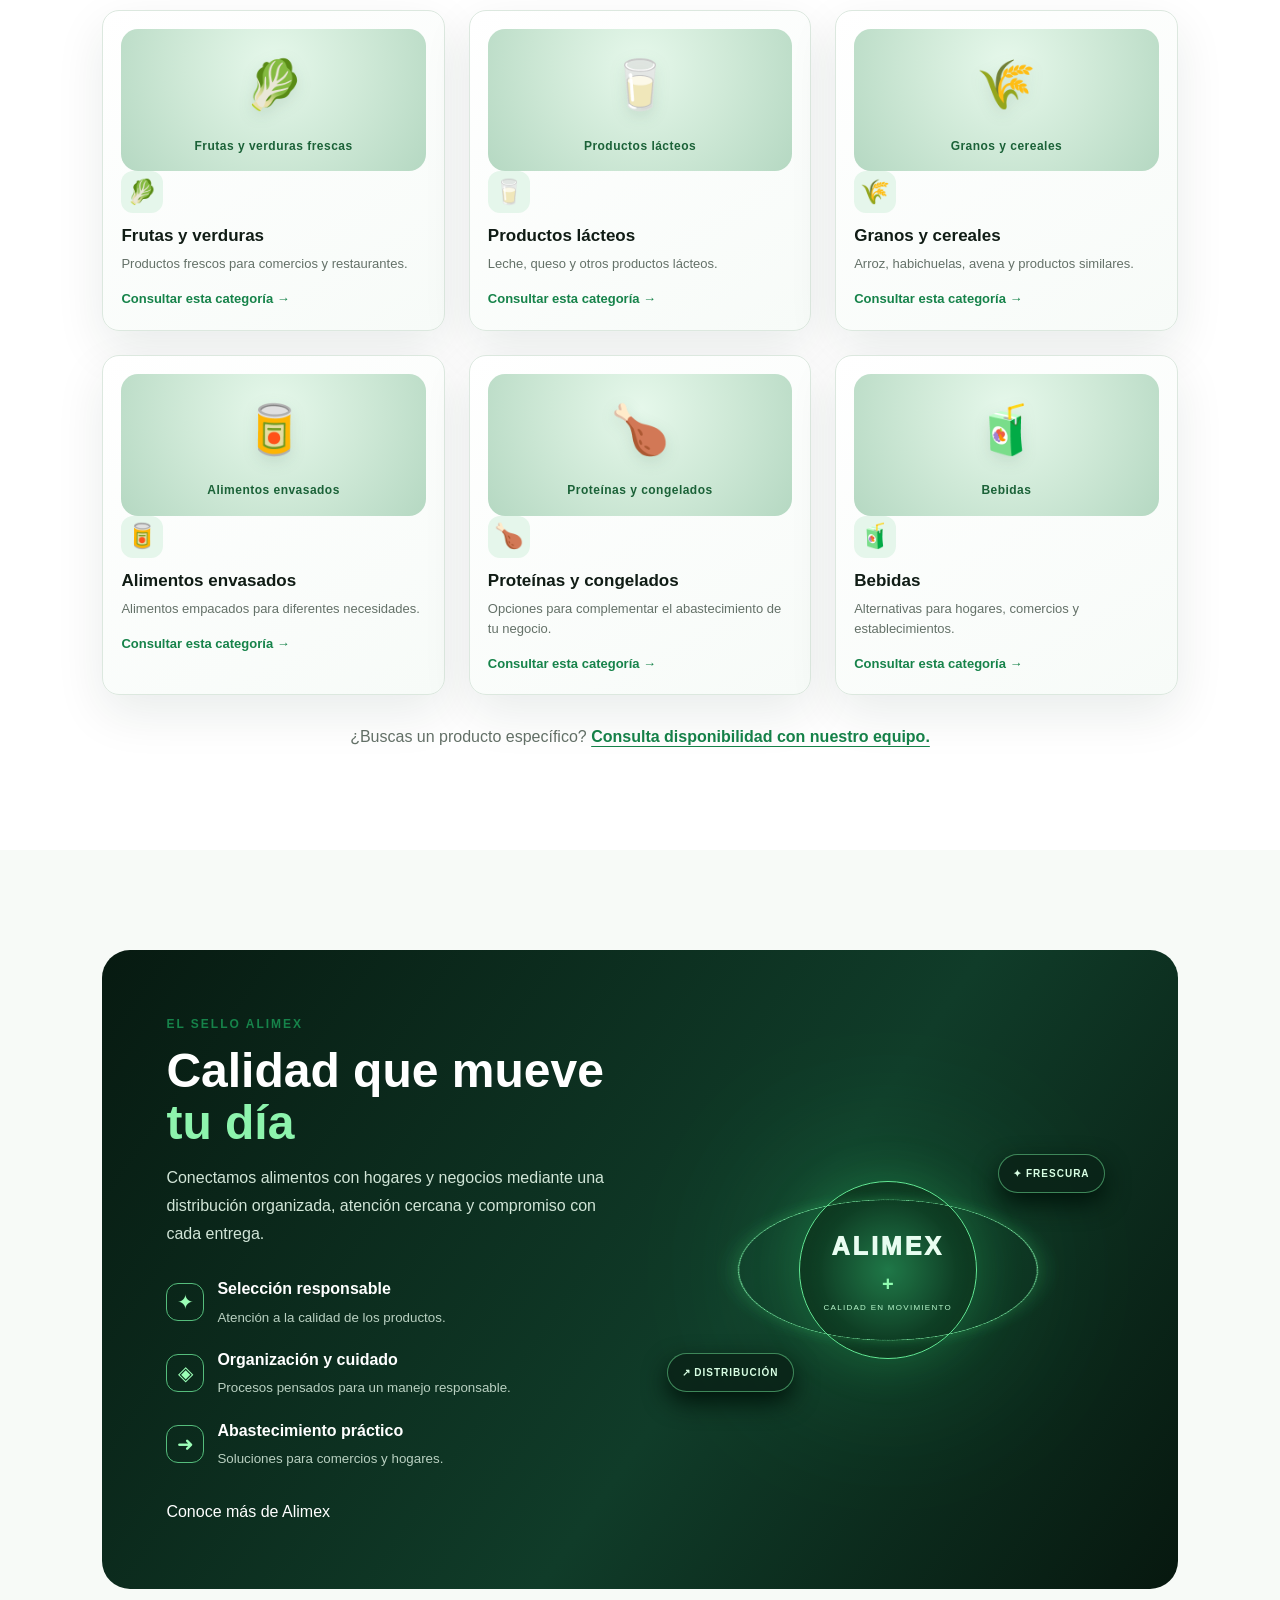
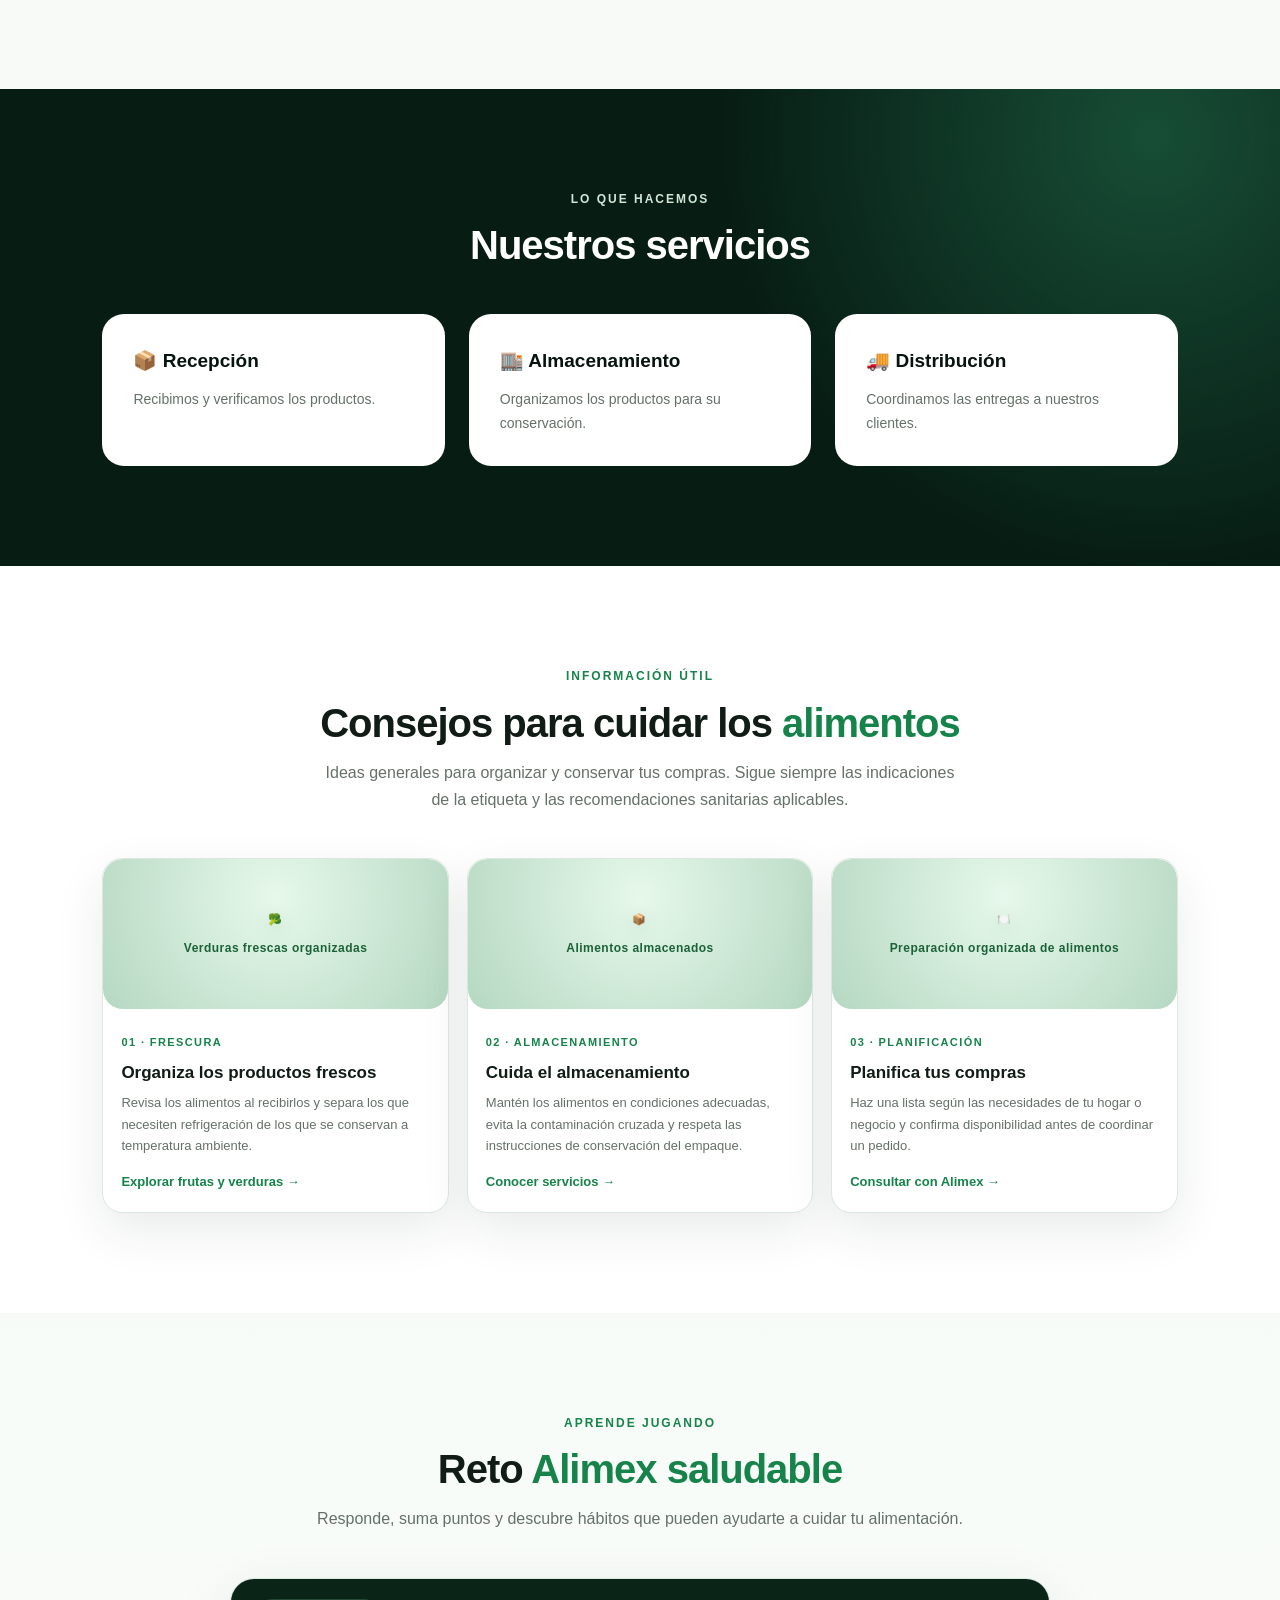
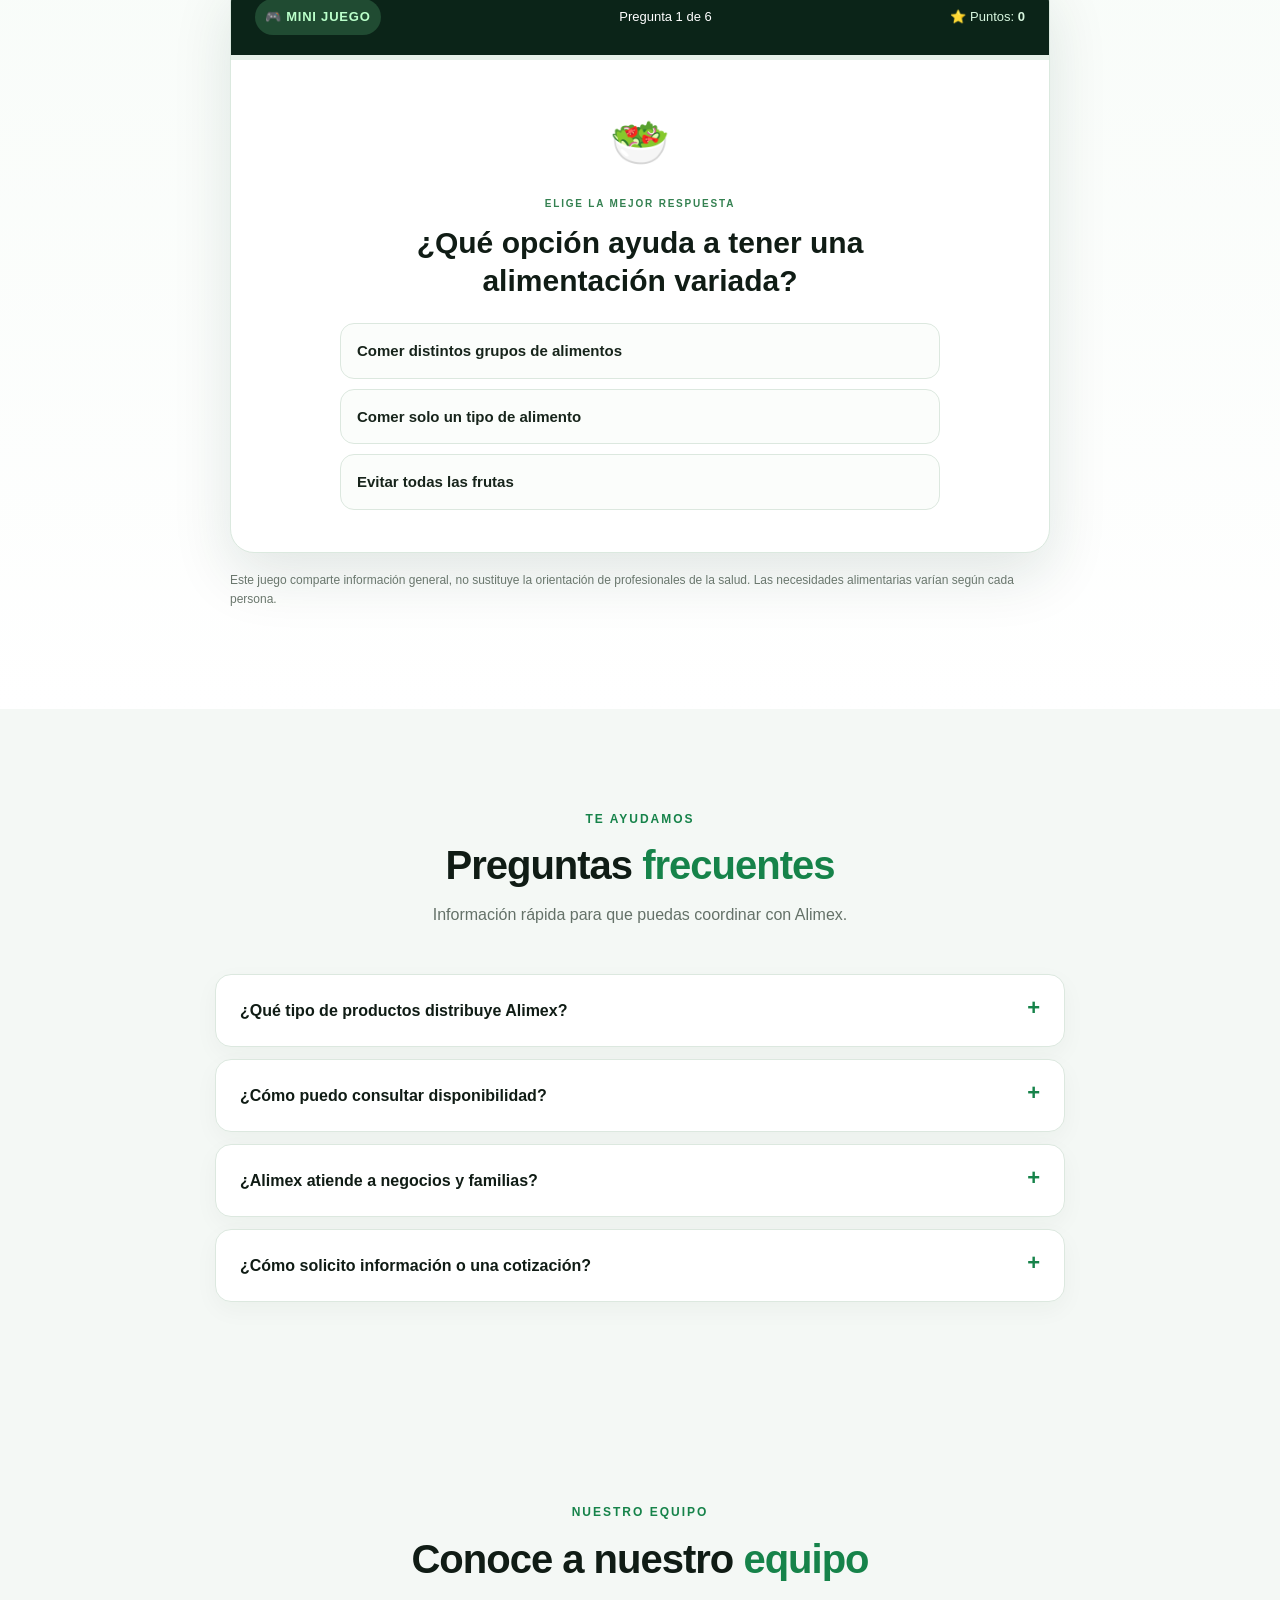
==== commit 438ca143: "Bring healthy food game forward and remove repeated catalog navigation" ====
--- a/index.html
+++ b/index.html
@@ -5,12 +5,12 @@
     <meta name="viewport" content="width=device-width, initial-scale=1.0">
     <meta name="description" content="Alimex: distribución responsable de alimentos, calidad y atención personalizada en República Dominicana.">
     <title>Alimex | Distribución de Alimentos</title>
-    <link rel="stylesheet" href="styles.css?v=20261021gamefix3">
+    <link rel="stylesheet" href="styles.css?v=20261021fix4">
     <style>
         .team-grid { grid-template-columns: repeat(3, minmax(0, 1fr)) !important; }
         @media (max-width: 700px) { .team-grid { grid-template-columns: 1fr !important; } }
     </style>
-    <script src="script.js?v=20261021gamefix3" defer></script>
+    <script src="script.js?v=20261021fix4" defer></script>
 </head>
 <body>
     <div class="alimex-intro" id="alimex-intro" aria-label="Bienvenido a Alimex"><div class="intro-portal"><div class="intro-ring"></div><div class="intro-core">A<span>+</span></div></div><div class="intro-wordmark">ALIMEX</div><p>CALIDAD QUE LLEGA A TI</p></div>
@@ -23,7 +23,7 @@
             <a href="#inicio">Inicio</a>
             <a href="#nosotros">Nosotros</a>
             <a href="#productos">Productos</a>
-            <a href="#categorias">Categorías</a>
+            <a href="#calidad">Calidad</a>
             <a href="#servicios">Servicios</a>
             <a href="#consejos">Consejos</a>
             <a href="#juego-alimentos">Juego saludable</a>
@@ -44,6 +44,17 @@
             </div>
             <div class="hero-image" role="img" aria-label="Alimentos frescos"></div>
         </section>
+        <section class="section food-game-section" id="juego-alimentos">
+  <div class="section-heading"><p class="eyebrow">APRENDE JUGANDO</p><h2>Reto <span>Alimex saludable</span></h2><p>Responde, suma puntos y descubre hábitos que pueden ayudarte a cuidar tu alimentación.</p></div>
+  <div class="food-game">
+    <div class="game-topline"><span class="game-chip">🎮 MINI JUEGO</span><span id="game-progress">Pregunta 1 de 6</span><span class="game-score">⭐ Puntos: <b id="game-score">0</b></span></div>
+    <div class="game-progress-track"><div id="game-progress-bar"></div></div>
+    <div class="game-question-area"><div class="game-emoji" id="game-emoji">🥗</div><p class="game-kicker" id="game-kicker">ELIGE LA MEJOR RESPUESTA</p><h3 id="game-question">¿Qué opción ayuda a tener una alimentación variada?</h3><div class="game-answers" id="game-answers">
+      <button type="button" class="game-answer" data-answer="0">Comer distintos grupos de alimentos</button><button type="button" class="game-answer" data-answer="1">Comer solo un tipo de alimento</button><button type="button" class="game-answer" data-answer="2">Evitar todas las frutas</button>
+    </div><div class="game-feedback" id="game-feedback" aria-live="polite"></div><button type="button" class="btn btn-primary game-next" id="game-next" hidden>Siguiente pregunta →</button></div>
+    <div class="game-finish" id="game-finish" hidden><div class="finish-trophy">🏆</div><h3>¡Reto completado!</h3><p id="game-result"></p><button type="button" class="btn btn-primary" id="game-restart">Jugar otra vez ↻</button></div>
+  </div><p class="game-note">Este juego comparte información general, no sustituye la orientación de profesionales de la salud. Las necesidades alimentarias varían según cada persona.</p>
+</section>
         <section class="slogan-strip" aria-label="Eslogan de Alimex"><span class="slogan-mark">✦</span><p><strong>Alimex</strong> — Alimentos de calidad, hasta donde los necesites.</p><span class="slogan-mark">✦</span></section>
         <section class="benefits">
             <div>🚚 <span><strong>Entrega responsable</strong><small>Servicio puntual</small></span></div>
@@ -81,7 +92,7 @@
             </div>
             <p class="catalog-note">¿Buscas un producto específico? <a href="#contacto">Consulta disponibilidad con nuestro equipo.</a></p>
         </section>
-        <section class="section category-showcase" id="categorias">
+        <section class="section category-showcase" id="calidad">
   <div class="quality-panel">
     <div class="quality-copy"><p class="eyebrow">EL SELLO ALIMEX</p><h2>Calidad que mueve <span>tu día</span></h2><p>Conectamos alimentos con hogares y negocios mediante una distribución organizada, atención cercana y compromiso con cada entrega.</p>
       <div class="quality-points"><div><span>✦</span><p><strong>Selección responsable</strong><small>Atención a la calidad de los productos.</small></p></div><div><span>◈</span><p><strong>Organización y cuidado</strong><small>Procesos pensados para un manejo responsable.</small></p></div><div><span>➜</span><p><strong>Abastecimiento práctico</strong><small>Soluciones para comercios y hogares.</small></p></div></div>
@@ -97,11 +108,186 @@
                 <article><h3>🏬 Almacenamiento</h3><p>Organizamos los productos para su conservación.</p></article>
                 <article><h3>🚚 Distribución</h3><p>Coordinamos las entregas a nuestros clientes.</p></article>
             </div>
-            <div class="business-paths">
-                <a href="#productos"><span>01</span><strong>Explorar el catálogo</strong><small>Revisa las familias de productos disponibles en la página.</small><b>Ir al catálogo →</b></a>
-                <a href="#contacto"><span>02</span><strong>Solicitar información</strong><small>Prepara una consulta para el equipo de Alimex.</small><b>Contactar →</b></a>
-                <a href="#preguntas"><span>03</span><strong>Resolver dudas</strong><small>Encuentra respuestas rápidas sobre productos y atención.</small><b>Ver preguntas →</b></a>
-            </div>
+
+        </section>
+        <section class="section tips-section" id="consejos">
+            <div class="section-heading"><p class="eyebrow">INFORMACIÓN ÚTIL</p><h2>Consejos para cuidar los <span>alimentos</span></h2><p>Ideas generales para organizar y conservar tus compras. Sigue siempre las indicaciones de la etiqueta y las recomendaciones sanitarias aplicables.</p></div>
+            <div class="tips-grid">
+                <article class="tip-card"><img src="https://images.unsplash.com/photo-1584473457409-ae5c91d7a7b4?auto=format&fit=crop&w=900&q=85" alt="Verduras frescas organizadas" loading="lazy" onerror="if(!this.dataset.fallback){this.dataset.fallback='1';var p=document.createElement('div');p.className='image-fallback';p.setAttribute('role','img');p.setAttribute('aria-label','Verduras frescas organizadas');p.innerHTML='<span>🥦</span><small>Verduras frescas organizadas</small>';this.replaceWith(p)}"><div><span>01 · FRESCURA</span><h3>Organiza los productos frescos</h3><p>Revisa los alimentos al recibirlos y separa los que necesiten refrigeración de los que se conservan a temperatura ambiente.</p><a href="#cat-frutas">Explorar frutas y verduras →</a></div></article>
+                <article class="tip-card"><img src="https://images.unsplash.com/photo-1606787366850-de6330128bfc?auto=format&fit=crop&w=900&q=85" alt="Alimentos almacenados" loading="lazy" onerror="if(!this.dataset.fallback){this.dataset.fallback='1';var p=document.createElement('div');p.className='image-fallback';p.setAttribute('role','img');p.setAttribute('aria-label','Alimentos almacenados');p.innerHTML='<span>📦</span><small>Alimentos almacenados</small>';this.replaceWith(p)}"><div><span>02 · ALMACENAMIENTO</span><h3>Cuida el almacenamiento</h3><p>Mantén los alimentos en condiciones adecuadas, evita la contaminación cruzada y respeta las instrucciones de conservación del empaque.</p><a href="#servicios">Conocer servicios →</a></div></article>
+                <article class="tip-card"><img src="https://images.unsplash.com/photo-1556909114-f6e7ad7d3136?auto=format&fit=crop&w=900&q=85" alt="Preparación organizada de alimentos" loading="lazy" onerror="if(!this.dataset.fallback){this.dataset.fallback='1';var p=document.createElement('div');p.className='image-fallback';p.setAttribute('role','img');p.setAttribute('aria-label','Preparación organizada de alimentos');p.innerHTML='<span>🍽️</span><small>Preparación organizada de alimentos</small>';this.replaceWith(p)}"><div><span>03 · PLANIFICACIÓN</span><h3>Planifica tus compras</h3><p>Haz una lista según las necesidades de tu hogar o negocio y confirma disponibilidad antes de coordinar un pedido.</p><a href="#contacto">Consultar con Alimex →</a></div></article>
+            </div>
+        </section>
+
+        <section class="section faq-section" id="preguntas">
+            <div class="section-heading"><p class="eyebrow">TE AYUDAMOS</p><h2>Preguntas <span>frecuentes</span></h2><p>Información rápida para que puedas coordinar con Alimex.</p></div>
+            <div class="faq-list">
+                <details><summary>¿Qué tipo de productos distribuye Alimex?</summary><p>Trabajamos con categorías como frutas y verduras, lácteos, granos, alimentos envasados y otras opciones. Consulta disponibilidad para tu pedido.</p></details>
+                <details><summary>¿Cómo puedo consultar disponibilidad?</summary><p>Escríbenos por WhatsApp y cuéntanos qué productos necesitas y para qué tipo de negocio.</p></details>
+                <details><summary>¿Alimex atiende a negocios y familias?</summary><p>Podemos orientarte según tus necesidades. Contacta al equipo para confirmar condiciones y cobertura.</p></details>
+                <details><summary>¿Cómo solicito información o una cotización?</summary><p>Usa el botón de WhatsApp o los datos de contacto de esta página. Nuestro equipo podrá ayudarte con los siguientes pasos.</p></details>
+            </div>
+        </section>
+        <section class="section team-section" id="equipo">
+            <div class="section-heading">
+                <p class="eyebrow">NUESTRO EQUIPO</p>
+                <h2>Conoce a nuestro <span>equipo</span></h2>
+            </div>
+            <div class="team-grid">
+                <article class="team-card">
+                    <img class="team-photo" src="845457746_1101589266060737_3366460002558829633_n.jpg" alt="Emmanuel Dorville Gutiérrez" loading="lazy" onerror="if(!this.dataset.fallback){this.dataset.fallback='1';var p=document.createElement('div');p.className='image-fallback';p.setAttribute('role','img');p.setAttribute('aria-label','Emmanuel Dorville Gutiérrez');p.innerHTML='<span>🌿</span><small>Emmanuel Dorville Gutiérrez</small>';this.replaceWith(p)}">
+                    <h3>Emmanuel Dorville Gutiérrez</h3>
+                </article>
+                <article class="team-card">
+                    <img class="team-photo" src="WhatsApp%20Image%202026-10-20%20at%202.13.17%20PM.jpeg" alt="Karen Guerrero" loading="lazy" onerror="if(!this.dataset.fallback){this.dataset.fallback='1';var p=document.createElement('div');p.className='image-fallback';p.setAttribute('role','img');p.setAttribute('aria-label','Karen Guerrero');p.innerHTML='<span>🌿</span><small>Karen Guerrero</small>';this.replaceWith(p)}">
+                    <h3>Karen Guerrero</h3>
+                </article>
+                <article class="team-card">
+                    <img class="team-photo" src="WhatsApp%20Image%202026-10-20%20at%202.13.17%20PM%20(1).jpeg" alt="Disleyni Batista" loading="lazy" onerror="if(!this.dataset.fallback){this.dataset.fallback='1';var p=document.createElement('div');p.className='image-fallback';p.setAttribute('role','img');p.setAttribute('aria-label','Disleyni Batista');p.innerHTML='<span>🌿</span><small>Disleyni Batista</small>';this.replaceWith(p)}">
+                    <h3>Disleyni Batista</h3>
+                </article>
+                <article class="team-card">
+                    <img class="team-photo" src="WhatsApp%20Image%202026-10-20%20at%2011.03.15%20PM%20(1).jpeg" alt="Brittany Vargas Vilorio" loading="lazy" onerror="if(!this.dataset.fallback){this.dataset.fallback='1';var p=document.createElement('div');p.className='image-fallback';p.setAttribute('role','img');p.setAttribute('aria-label','Brittany Vargas Vilorio');p.innerHTML='<span>🌿</span><small>Brittany Vargas Vilorio</small>';this.replaceWith(p)}">
+                    <h3>Brittany Vargas Vilorio</h3>
+                </article>
+                <article class="team-card">
+                    <img class="team-photo" src="WhatsApp%20Image%202026-10-20%20at%2011.11.09%20PM.jpeg" alt="Valerie Gabriela Martinez Amador" loading="lazy" onerror="if(!this.dataset.fallback){this.dataset.fallback='1';var p=document.createElement('div');p.className='image-fallback';p.setAttribute('role','img');p.setAttribute('aria-label','Valerie Gabriela Martinez Amador');p.innerHTML='<span>🌿</span><small>Valerie Gabriela Martinez Amador</small>';this.replaceWith(p)}">
+                    <h3>Valerie Gabriela Martinez Amador</h3>
+                </article>
+                <article class="team-card">
+                    <img class="team-photo" src="WhatsApp%20Image%202026-10-20%20at%2011.54.37%20PM.jpeg" alt="Elianny Johanna Toribio" loading="lazy" onerror="if(!this.dataset.fallback){this.dataset.fallback='1';var p=document.createElement('div');p.className='image-fallback';p.setAttribute('role','img');p.setAttribute('aria-label','Elianny Johanna Toribio');p.innerHTML='<span>🌿</span><small>Elianny Johanna Toribio</small>';this.replaceWith(p)}">
+                    <h3>Elianny Johanna Toribio</h3>
+                </article>
+            </div>
+        </section>
+        <section class="section" id="contacto">
+            <div class="section-heading"><p class="eyebrow">HABLEMOS</p><h2>Contáctanos</h2><p>Estamos aquí para atender tus preguntas.</p></div>
+            <div class="contact-grid">
+                <article class="contact-card"><h3>📍 Dirección</h3><p>Santo Domingo Este, República Dominicana.</p><small>Dirección de ejemplo.</small></article>
+                <article class="contact-card"><h3>📞 Teléfono</h3><p><a href="tel:+18494684483">849-468-4483</a></p><small><a href="https://wa.me/18494684483" target="_blank" rel="noopener noreferrer">Escríbenos por WhatsApp</a></small></article>
+                <article class="contact-card"><h3>✉️ Correo</h3><p>info@alimex.example</p><small>Correo de ejemplo.</small></article>
+            </div>
+            <form class="contact-form" id="contact-form">
+                <h3>Envíanos un mensaje</h3>
+                <label for="name">Nombre</label><input type="text" id="name" required placeholder="Tu nombre">
+                <label for="email">Correo electrónico</label><input type="email" id="email" required placeholder="tunombre@correo.com">
+                <label for="message">Mensaje</label><textarea id="message" rows="4" required placeholder="¿En qué podemos ayudarte?"></textarea>
+                <button type="submit" class="button">Preparar mensaje →</button>
+                <p id="form-status" class="form-status"></p>
+                <small>Formulario demostrativo: no envía datos a un servidor.</small>
+            </form>
+        </section>
+    </main>
+    <footer class="footer">
+        <a href="#inicio" class="logo">Alimex<span>+</span></a>
+        <p>Alimentos de calidad, hasta donde los necesites.</p>
+        <div class="footer-links"><a href="#nosotros">Nosotros</a><a href="#productos">Productos</a><a href="#contacto">Contacto</a><a href="#preguntas">Preguntas frecuentes</a></div>
+        <p class="copyright">© <span id="year"></span> Alimex. Proyecto educativo.</p>
+    </footer>
+
+    <aside class="alimex-assistant" id="alimex-assistant" aria-label="Asistente virtual de Alimex">
+      <button class="assistant-launcher" id="assistant-launcher" aria-expanded="false" aria-controls="assistant-panel"><span class="assistant-orb" aria-hidden="true">A</span><span><strong>Asistente Alimex</strong><small>Atención virtual · Español</small></span><span class="assistant-launcher-icon" aria-hidden="true">✦</span></button>
+      <section class="assistant-panel" id="assistant-panel" hidden>
+        <header class="assistant-head"><div class="assistant-avatar">A<span></span></div><div><strong>Asistente Alimex</strong><small>Tu guía de productos y servicios</small></div><button id="assistant-close" class="assistant-close" aria-label="Cerrar asistente">×</button></header>
+        <div class="assistant-welcome"><span class="assistant-label">BIENVENIDO A ALIMEX</span><p id="assistant-message" aria-live="polite">¡Hola! Te doy la bienvenida a Alimex. Puedo orientarte sobre nuestros productos, servicios y formas de contacto.</p></div>
+        <div class="assistant-quick-actions"><button data-question="productos">Ver productos</button><button data-question="servicios">Nuestros servicios</button><button data-question="contacto">Cómo contactar</button><button data-question="horario">Información general</button></div>
+        <form id="assistant-form" class="assistant-form"><label class="sr-only" for="assistant-input">Escribe tu pregunta</label><input id="assistant-input" type="text" placeholder="Escribe tu pregunta…" autocomplete="off"><button type="submit" aria-label="Enviar pregunta">➤</button></form>
+        <div class="assistant-controls"><button id="assistant-speak" type="button">▶ Escuchar presentación</button><button id="assistant-stop" type="button">Ⅱ Silenciar</button></div>
+        <p class="assistant-disclaimer">Asistente informativa. Para confirmar precios, inventario, cobertura y pedidos, contacta directamente a Alimex.</p>
+      </section>
+    </aside>
+    <div class="presentation-nudge" id="presentation-nudge"><span>✦</span><p><strong>Conoce Alimex</strong><small>Activa la presentación en voz</small></p><button id="presentation-start">Escuchar</button><button id="presentation-dismiss" aria-label="Cerrar aviso">×</button></div>
+    <a class="whatsapp-float" href="https://wa.me/18494684483" target="_blank" rel="noopener noreferrer" aria-label="Contactar a Alimex por WhatsApp" style="position:fixed!important;right:22px!important;bottom:22px!important;z-index:99999!important;display:flex!important;align-items:center!important;gap:10px!important;padding:15px 22px!important;border-radius:999px!important;background:#25D366!important;color:#fff!important;font-weight:800!important;font-size:16px!important;text-decoration:none!important;box-shadow:0 8px 24px rgba(0,0,0,.3)!important;visibility:visible!important;opacity:1!important;"><span aria-hidden="true" style="font-size:22px">☏</span><span>WhatsApp</span></a>
+</body>
+</htmlle>
+    <script src="script.js?v=20261021gamefix3" defer></script>
+</head>
+<body>
+    <div class="alimex-intro" id="alimex-intro" aria-label="Bienvenido a Alimex"><div class="intro-portal"><div class="intro-ring"></div><div class="intro-core">A<span>+</span></div></div><div class="intro-wordmark">ALIMEX</div><p>CALIDAD QUE LLEGA A TI</p></div>
+<script>(function(){var el=document.getElementById("alimex-intro");if(!el)return;function go(){el.classList.add("intro-hidden");el.style.setProperty("display","none","important");}window.setTimeout(go,1000);el.addEventListener("click",go);})();</script>
+<script>/* Cierre independiente para evitar que la bienvenida bloquee la página */(function(){var intro=document.querySelector(".alimex-intro");if(!intro)return;function dismiss(){intro.style.setProperty("display","none","important");intro.style.setProperty("visibility","hidden","important");intro.style.setProperty("pointer-events","none","important");}window.setTimeout(dismiss,2200);intro.addEventListener("click",dismiss);})();</script>
+    <header class="header">
+        <a href="#inicio" class="logo">Alimex<span>+</span></a>
+        <button class="menu-toggle" id="menu-toggle">☰</button>
+        <nav class="nav" id="nav">
+            <a href="#inicio">Inicio</a>
+            <a href="#nosotros">Nosotros</a>
+            <a href="#productos">Productos</a>
+            <a href="#calidad">Calidad</a>
+            <a href="#servicios">Servicios</a>
+            <a href="#consejos">Consejos</a>
+            <a href="#juego-alimentos">Juego saludable</a>
+            <a href="#preguntas">FAQ</a>
+            <a href="#equipo">Equipo</a>
+            <a href="#contacto">Contacto</a>
+        </nav>
+    </header>
+    <main>
+        <section class="hero" id="inicio">
+            <div class="hero-content">
+                <p class="eyebrow">CALIDAD QUE LLEGA A TI</p>
+                <h1>Alimentos de calidad,<br>hasta donde los <span>necesites.</span></h1>
+                <p>Conectamos alimentos de calidad con negocios y familias, ofreciendo confianza, frescura y entregas responsables.</p>
+                <a href="#productos" class="button">Explorar catálogo →</a>
+                <a href="#juego-alimentos" class="hero-secondary game-hero-link">🎮 Jugar reto saludable</a>
+                <a href="#contacto" class="hero-secondary">Solicitar información</a>
+            </div>
+            <div class="hero-image" role="img" aria-label="Alimentos frescos"></div>
+        </section>
+        <section class="slogan-strip" aria-label="Eslogan de Alimex"><span class="slogan-mark">✦</span><p><strong>Alimex</strong> — Alimentos de calidad, hasta donde los necesites.</p><span class="slogan-mark">✦</span></section>
+        <section class="benefits">
+            <div>🚚 <span><strong>Entrega responsable</strong><small>Servicio puntual</small></span></div>
+            <div>🌿 <span><strong>Calidad garantizada</strong><small>Cuidado de productos</small></span></div>
+            <div>🤝 <span><strong>Atención personalizada</strong><small>Clientes satisfechos</small></span></div>
+            <div>🥬 <span><strong>Productos frescos</strong><small>Compromiso alimentario</small></span></div>
+        </section>
+        <section class="section" id="nosotros">
+            <div class="section-heading">
+                <p class="eyebrow">CONÓCENOS</p>
+                <h2>Somos <span>Alimex</span></h2>
+                <p>Trabajamos para que los alimentos lleguen a su destino con calidad, organización y responsabilidad.</p>
+            </div>
+            <div class="about-grid">
+                <article class="info-card"><h3>¿Quiénes somos?</h3><p>Somos una empresa dedicada a la recepción, almacenamiento y distribución de alimentos, conectando proveedores y negocios con un servicio confiable.</p></article>
+                <article class="info-card"><h3>¿Qué representamos?</h3><p>Representamos frescura, confianza, calidad y compromiso para facilitar el acceso a alimentos.</p></article>
+            </div>
+        </section>
+        <section class="section values-section">
+            <div class="mission-grid">
+                <article><h3>Nuestra misión</h3><p>Distribuir alimentos de calidad con un servicio seguro, eficiente y responsable.</p></article>
+                <article><h3>Nuestra visión</h3><p>Ser una empresa reconocida por nuestra calidad, responsabilidad y excelencia.</p></article>
+                <article><h3>Nuestros valores</h3><p>Responsabilidad, honestidad, calidad, puntualidad y compromiso.</p></article>
+            </div>
+        </section>
+        <section class="section" id="productos">
+            <div class="section-heading"><p class="eyebrow">NUESTRO CATÁLOGO</p><h2>Productos que <span>distribuimos</span></h2></div>
+            <div class="products-grid">
+                <article class="product-card" id="cat-frutas"><img class="product-photo" src="https://images.unsplash.com/photo-1542838132-92c53300491e?auto=format&fit=crop&w=600&q=80" alt="Frutas y verduras frescas" loading="lazy" onerror="if(!this.dataset.fallback){this.dataset.fallback='1';var p=document.createElement('div');p.className='image-fallback';p.setAttribute('role','img');p.setAttribute('aria-label','Frutas y verduras frescas');p.innerHTML='<span>🥬</span><small>Frutas y verduras frescas</small>';this.replaceWith(p)}"><div class="product-emoji">🥬</div><h3>Frutas y verduras</h3><p>Productos frescos para comercios y restaurantes.</p><a class="text-link" href="#contacto">Consultar esta categoría →</a></article>
+                <article class="product-card" id="cat-lacteos"><img class="product-photo" src="https://images.unsplash.com/photo-1550583724-b2692b85b150?auto=format&fit=crop&w=600&q=80" alt="Productos lácteos" loading="lazy" onerror="if(!this.dataset.fallback){this.dataset.fallback='1';var p=document.createElement('div');p.className='image-fallback';p.setAttribute('role','img');p.setAttribute('aria-label','Productos lácteos');p.innerHTML='<span>🥛</span><small>Productos lácteos</small>';this.replaceWith(p)}"><div class="product-emoji">🥛</div><h3>Productos lácteos</h3><p>Leche, queso y otros productos lácteos.</p><a class="text-link" href="#contacto">Consultar esta categoría →</a></article>
+                <article class="product-card" id="cat-granos"><img class="product-photo" src="https://images.unsplash.com/photo-1509440159596-0249088772ff?auto=format&fit=crop&w=600&q=80" alt="Granos y cereales" loading="lazy" onerror="if(!this.dataset.fallback){this.dataset.fallback='1';var p=document.createElement('div');p.className='image-fallback';p.setAttribute('role','img');p.setAttribute('aria-label','Granos y cereales');p.innerHTML='<span>🌾</span><small>Granos y cereales</small>';this.replaceWith(p)}"><div class="product-emoji">🌾</div><h3>Granos y cereales</h3><p>Arroz, habichuelas, avena y productos similares.</p><a class="text-link" href="#contacto">Consultar esta categoría →</a></article>
+                <article class="product-card" id="cat-envasados"><img class="product-photo" src="https://images.unsplash.com/photo-1543168256-418811576931?auto=format&fit=crop&w=600&q=80" alt="Alimentos envasados" loading="lazy" onerror="if(!this.dataset.fallback){this.dataset.fallback='1';var p=document.createElement('div');p.className='image-fallback';p.setAttribute('role','img');p.setAttribute('aria-label','Alimentos envasados');p.innerHTML='<span>🥫</span><small>Alimentos envasados</small>';this.replaceWith(p)}"><div class="product-emoji">🥫</div><h3>Alimentos envasados</h3><p>Alimentos empacados para diferentes necesidades.</p><a class="text-link" href="#contacto">Consultar esta categoría →</a></article>
+                <article class="product-card" id="cat-congelados"><img class="product-photo" src="https://images.unsplash.com/photo-1607623814075-e51df1bdc82f?auto=format&fit=crop&w=600&q=80" alt="Proteínas y congelados" loading="lazy" onerror="if(!this.dataset.fallback){this.dataset.fallback='1';var p=document.createElement('div');p.className='image-fallback';p.setAttribute('role','img');p.setAttribute('aria-label','Proteínas y congelados');p.innerHTML='<span>🍗</span><small>Proteínas y congelados</small>';this.replaceWith(p)}"><div class="product-emoji">🍗</div><h3>Proteínas y congelados</h3><p>Opciones para complementar el abastecimiento de tu negocio.</p><a class="text-link" href="#contacto">Consultar esta categoría →</a></article>
+                <article class="product-card" id="cat-bebidas"><img class="product-photo" src="https://images.unsplash.com/photo-1534353473418-4cfa6c56fd38?auto=format&fit=crop&w=600&q=80" alt="Bebidas" loading="lazy" onerror="if(!this.dataset.fallback){this.dataset.fallback='1';var p=document.createElement('div');p.className='image-fallback';p.setAttribute('role','img');p.setAttribute('aria-label','Bebidas');p.innerHTML='<span>🧃</span><small>Bebidas</small>';this.replaceWith(p)}"><div class="product-emoji">🧃</div><h3>Bebidas</h3><p>Alternativas para hogares, comercios y establecimientos.</p><a class="text-link" href="#contacto">Consultar esta categoría →</a></article>
+            </div>
+            <p class="catalog-note">¿Buscas un producto específico? <a href="#contacto">Consulta disponibilidad con nuestro equipo.</a></p>
+        </section>
+        <section class="section category-showcase" id="calidad">
+  <div class="quality-panel">
+    <div class="quality-copy"><p class="eyebrow">EL SELLO ALIMEX</p><h2>Calidad que mueve <span>tu día</span></h2><p>Conectamos alimentos con hogares y negocios mediante una distribución organizada, atención cercana y compromiso con cada entrega.</p>
+      <div class="quality-points"><div><span>✦</span><p><strong>Selección responsable</strong><small>Atención a la calidad de los productos.</small></p></div><div><span>◈</span><p><strong>Organización y cuidado</strong><small>Procesos pensados para un manejo responsable.</small></p></div><div><span>➜</span><p><strong>Abastecimiento práctico</strong><small>Soluciones para comercios y hogares.</small></p></div></div>
+      <a class="btn btn-primary" href="#contacto">Conoce más de Alimex</a>
+    </div>
+    <div class="quality-visual" aria-label="Ilustración decorativa de distribución de alimentos"><div class="quality-orbit orbit-one"></div><div class="quality-orbit orbit-two"></div><div class="quality-core"><span>ALIMEX</span><b>+</b><small>CALIDAD EN MOVIMIENTO</small></div><div class="quality-float float-top">✦ FRESCURA</div><div class="quality-float float-bottom">↗ DISTRIBUCIÓN</div></div>
+  </div>
+</section>
+        <section class="section services-section" id="servicios">
+            <div class="section-heading"><p class="eyebrow">LO QUE HACEMOS</p><h2>Nuestros servicios</h2></div>
+            <div class="services-grid">
+                <article><h3>📦 Recepción</h3><p>Recibimos y verificamos los productos.</p></article>
+                <article><h3>🏬 Almacenamiento</h3><p>Organizamos los productos para su conservación.</p></article>
+                <article><h3>🚚 Distribución</h3><p>Coordinamos las entregas a nuestros clientes.</p></article>
+            </div>
+
         </section>
         <section class="section tips-section" id="consejos">
             <div class="section-heading"><p class="eyebrow">INFORMACIÓN ÚTIL</p><h2>Consejos para cuidar los <span>alimentos</span></h2><p>Ideas generales para organizar y conservar tus compras. Sigue siempre las indicaciones de la etiqueta y las recomendaciones sanitarias aplicables.</p></div>
--- a/styles.css
+++ b/styles.css
@@ -748,3 +748,15 @@
 @keyframes gameBounce{from{opacity:0;transform:translateY(9px) scale(.96)}to{opacity:1;transform:translateY(0) scale(1)}}
 @media(max-width:760px){.quality-panel{grid-template-columns:1fr;gap:12px}.quality-visual{min-height:280px}.quality-orbit{width:235px}.quality-float{font-size:9px}.game-topline{padding:16px}.game-question-area{padding:23px 16px}.game-answer{font-size:14px}}
 @media(prefers-reduced-motion:reduce){.quality-core,.game-emoji,.game-finish{animation:none!important}.game-progress-track div,.game-answer{transition:none!important}}
+
+
+/* Ajustes de visibilidad: juego destacado y respaldo visual si falla un servidor de fotos */
+.game-hero-link{display:inline-flex!important;align-items:center;gap:8px;margin:12px 0 0!important;border:1px solid rgba(51,150,83,.35);border-radius:999px;padding:12px 18px;background:rgba(232,248,236,.9);color:#155d31!important;font-weight:800;text-decoration:none;transition:transform .2s,box-shadow .2s}
+.game-hero-link:hover{transform:translateY(-2px);box-shadow:0 8px 22px rgba(28,110,55,.15)}
+.image-fallback{min-height:145px;width:100%;display:flex;flex-direction:column;align-items:center;justify-content:center;gap:10px;padding:18px;text-align:center;background:radial-gradient(circle at 50% 25%,#e6f8eb,#cfe9d7 48%,#b5d8c2);color:#1b6238;border-radius:inherit}
+.image-fallback span{font-size:48px;filter:drop-shadow(0 5px 8px rgba(22,75,42,.12))}
+.image-fallback small{font-size:12px;font-weight:800;letter-spacing:.04em}
+.product-card .image-fallback{height:142px;min-height:142px}
+.tip-card .image-fallback{height:150px;min-height:150px}
+.team-grid .image-fallback{height:220px;min-height:220px}
+@media(max-width:600px){.product-card .image-fallback{height:165px;min-height:165px}}
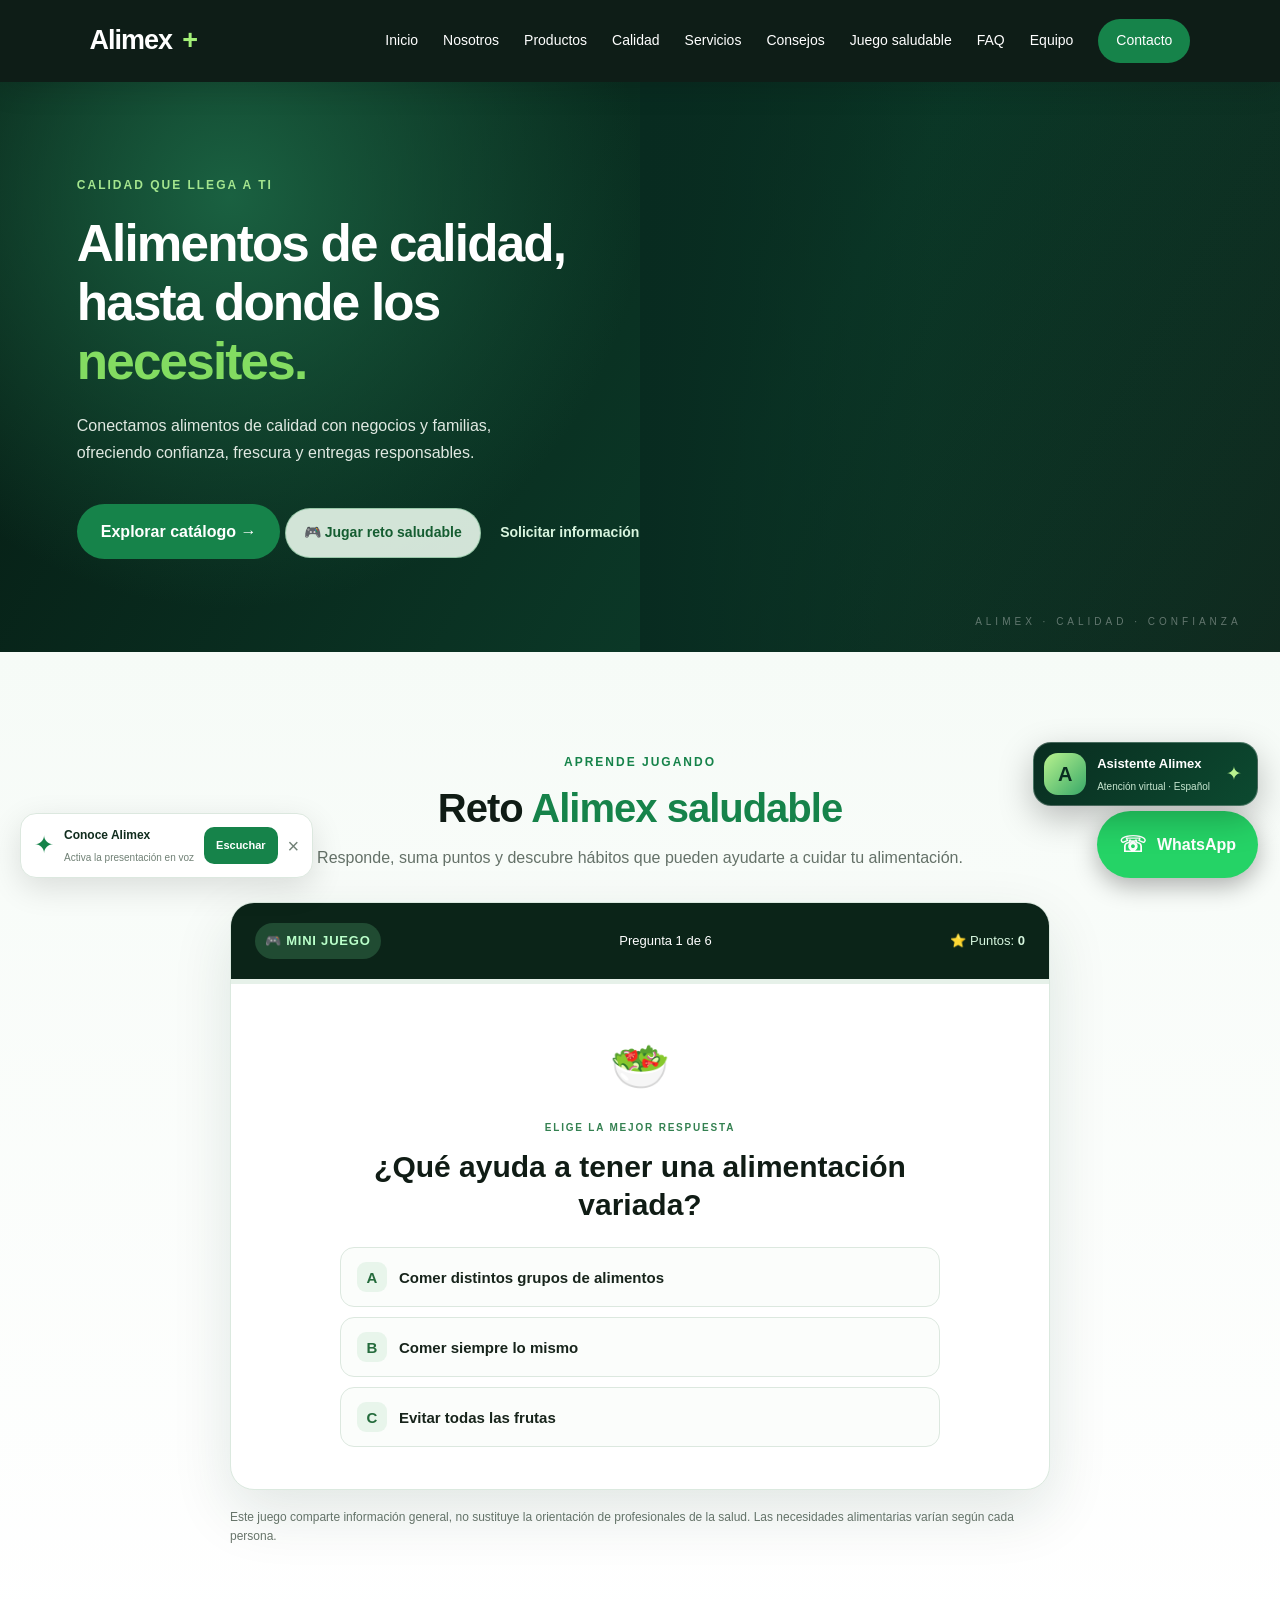
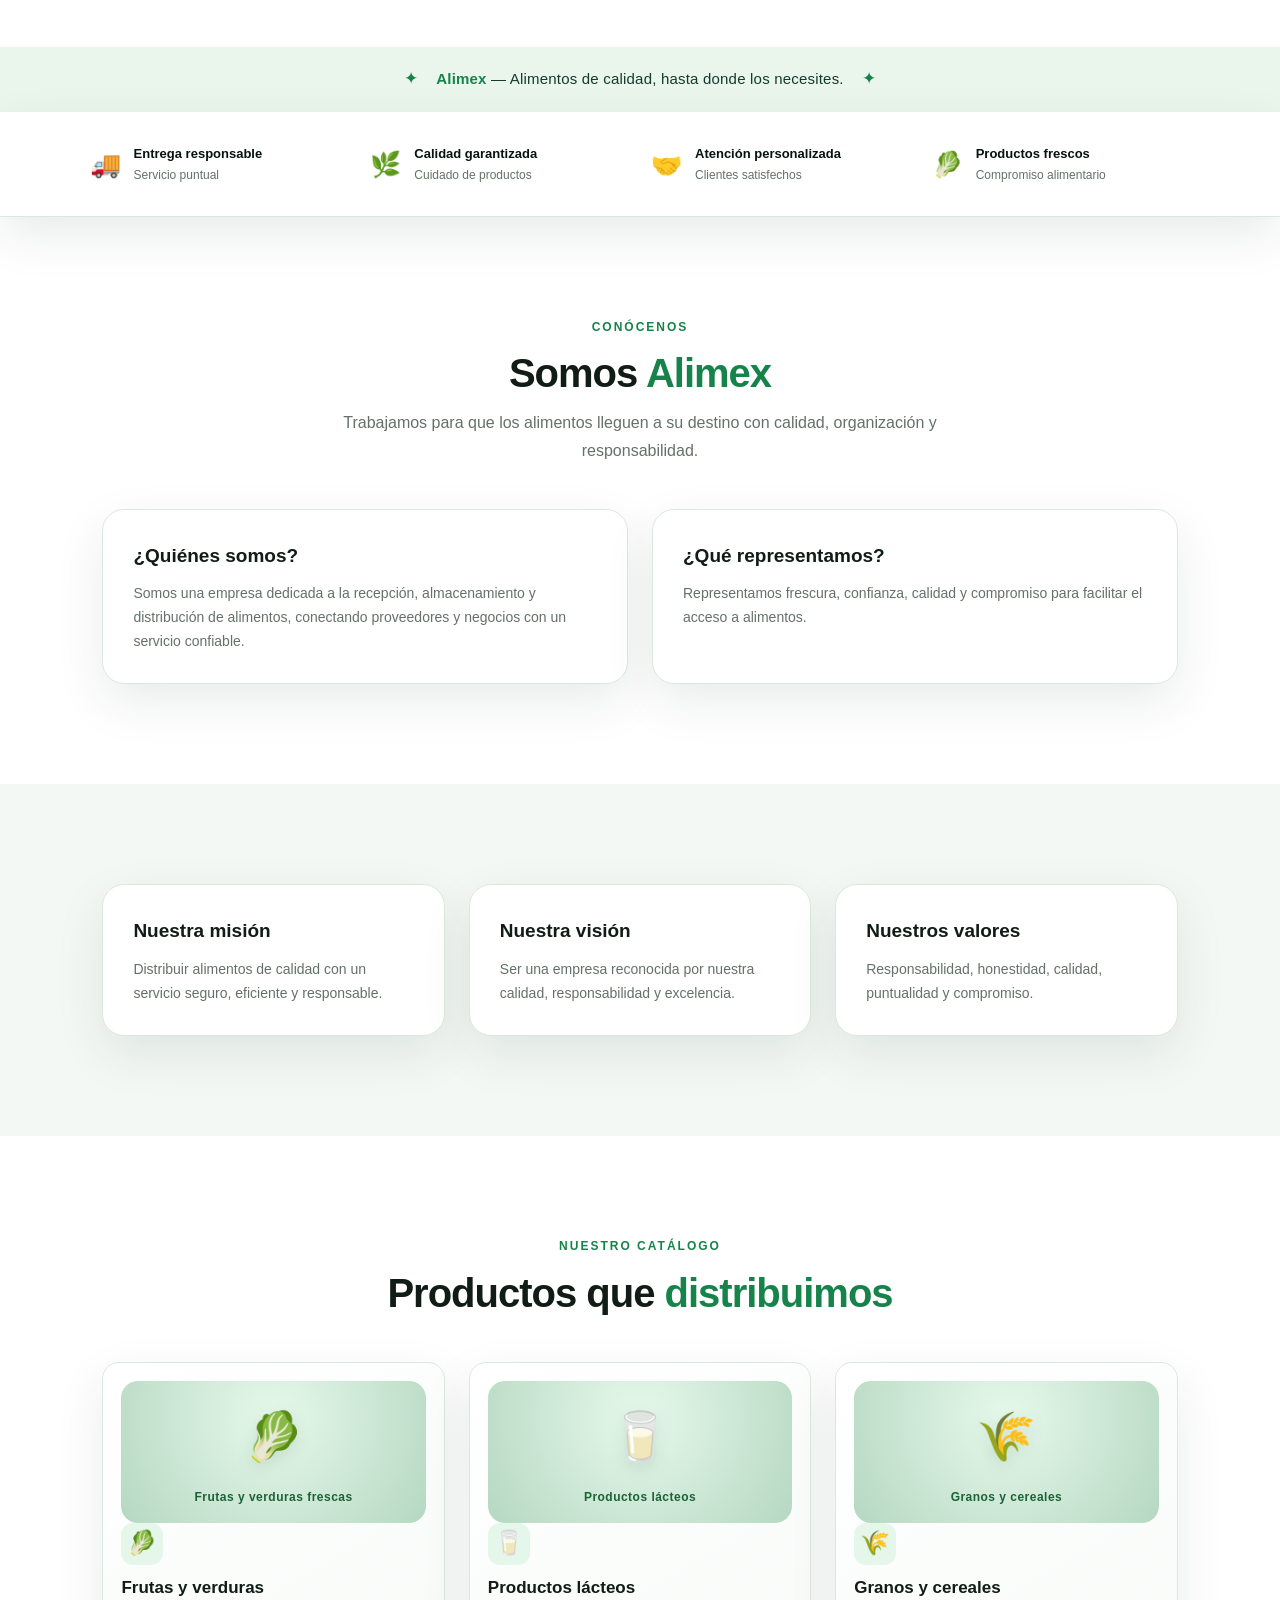
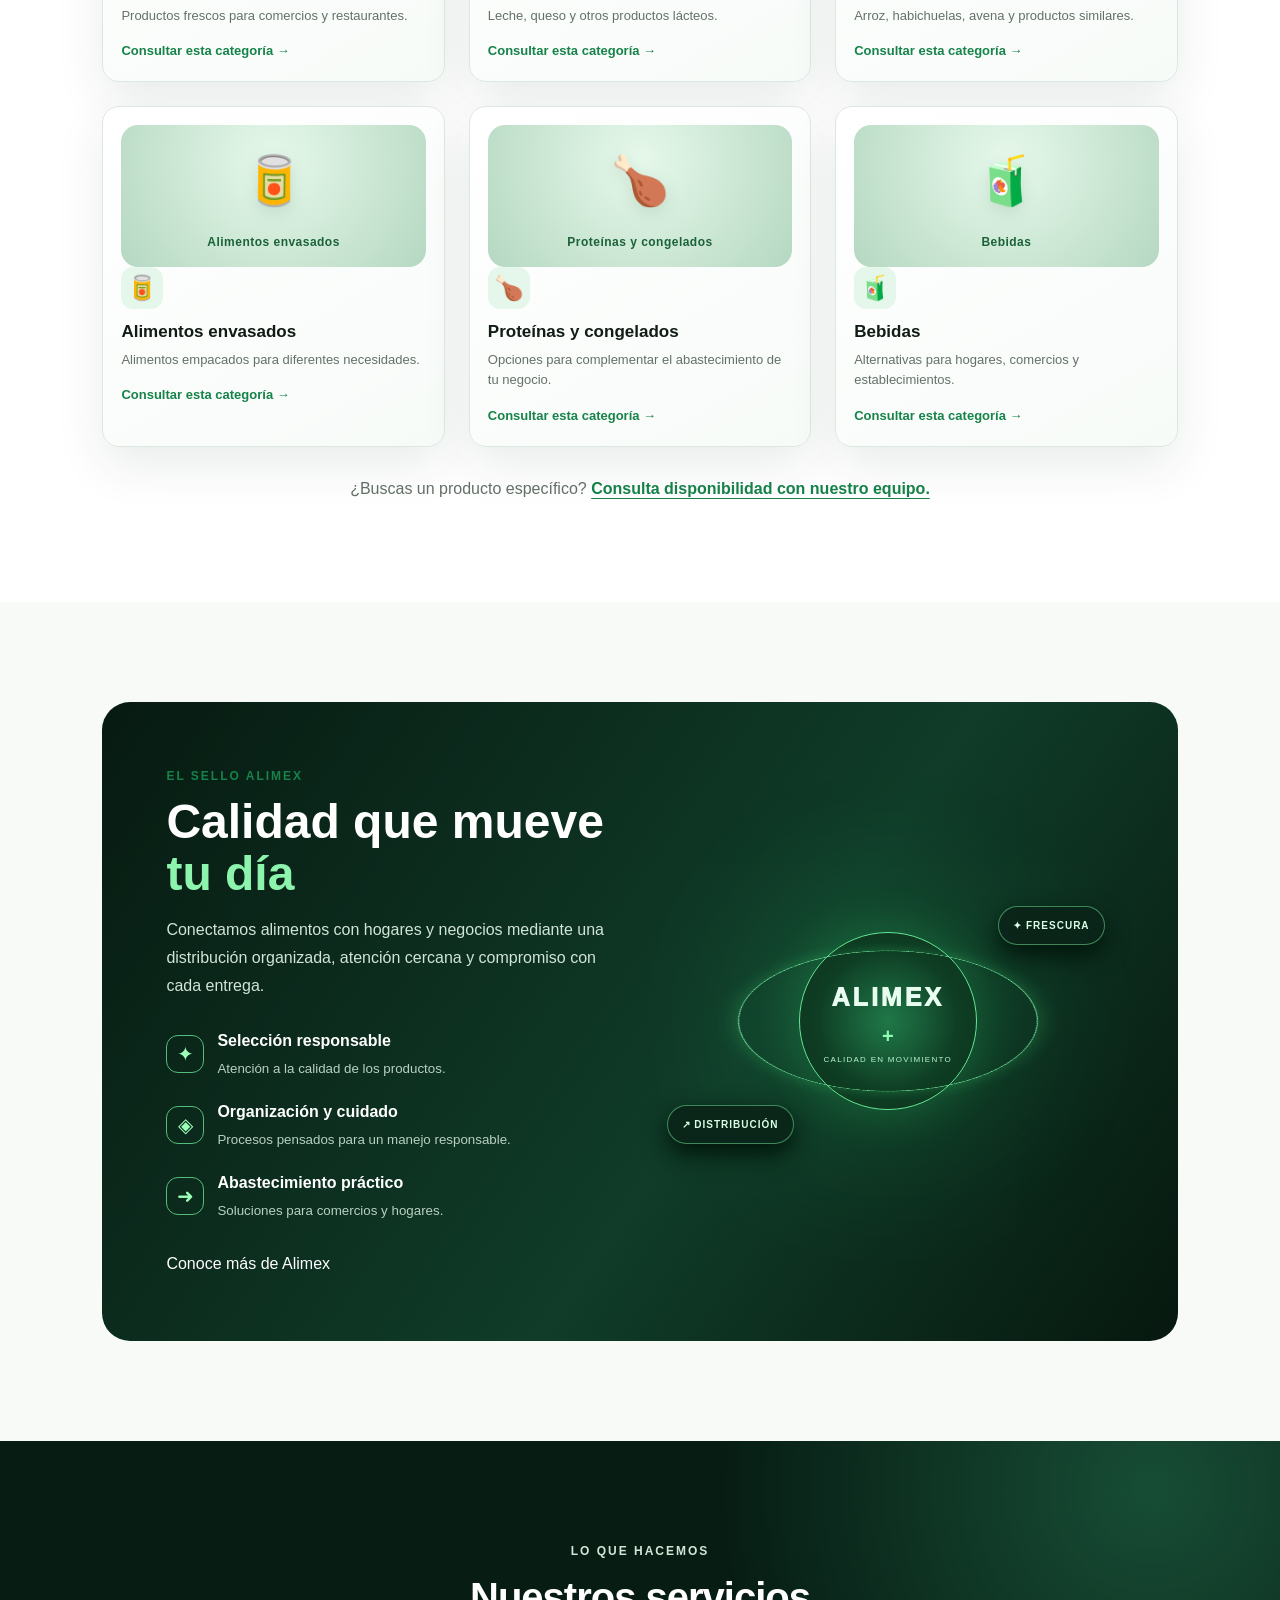
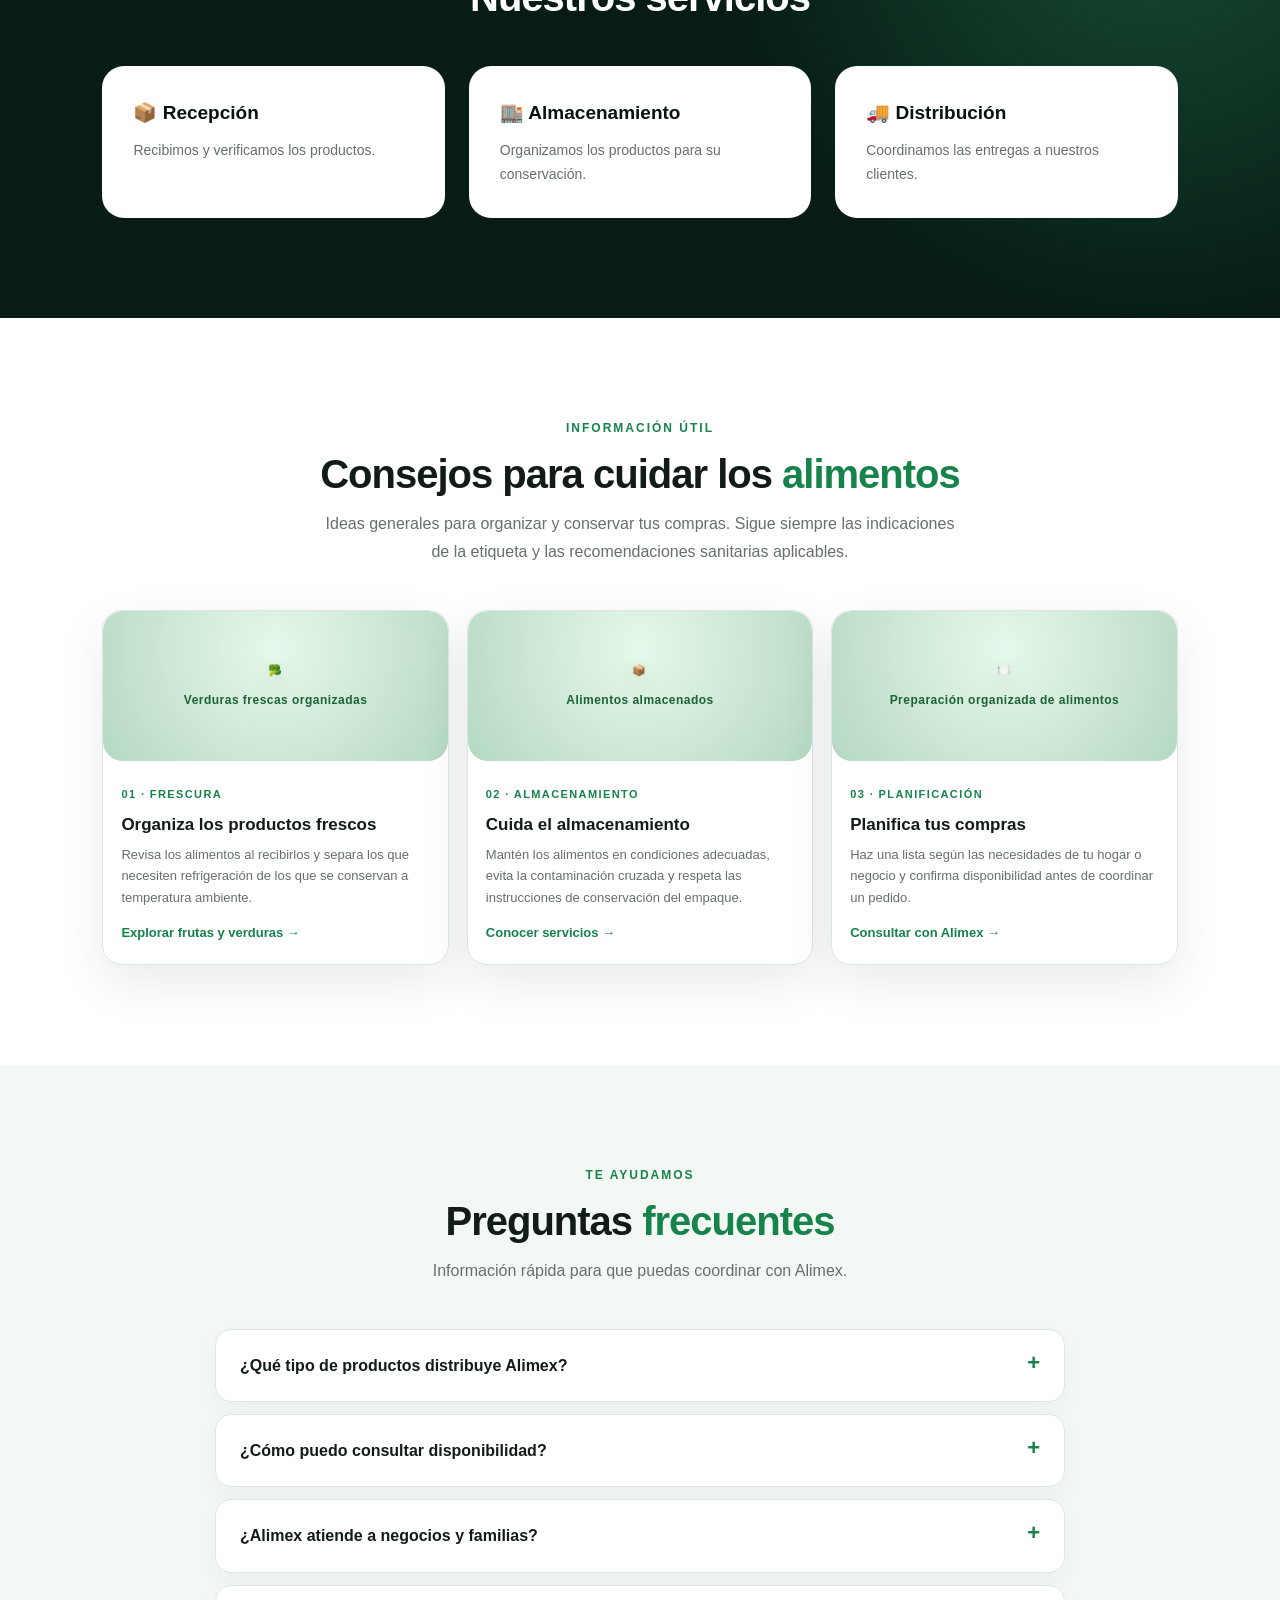
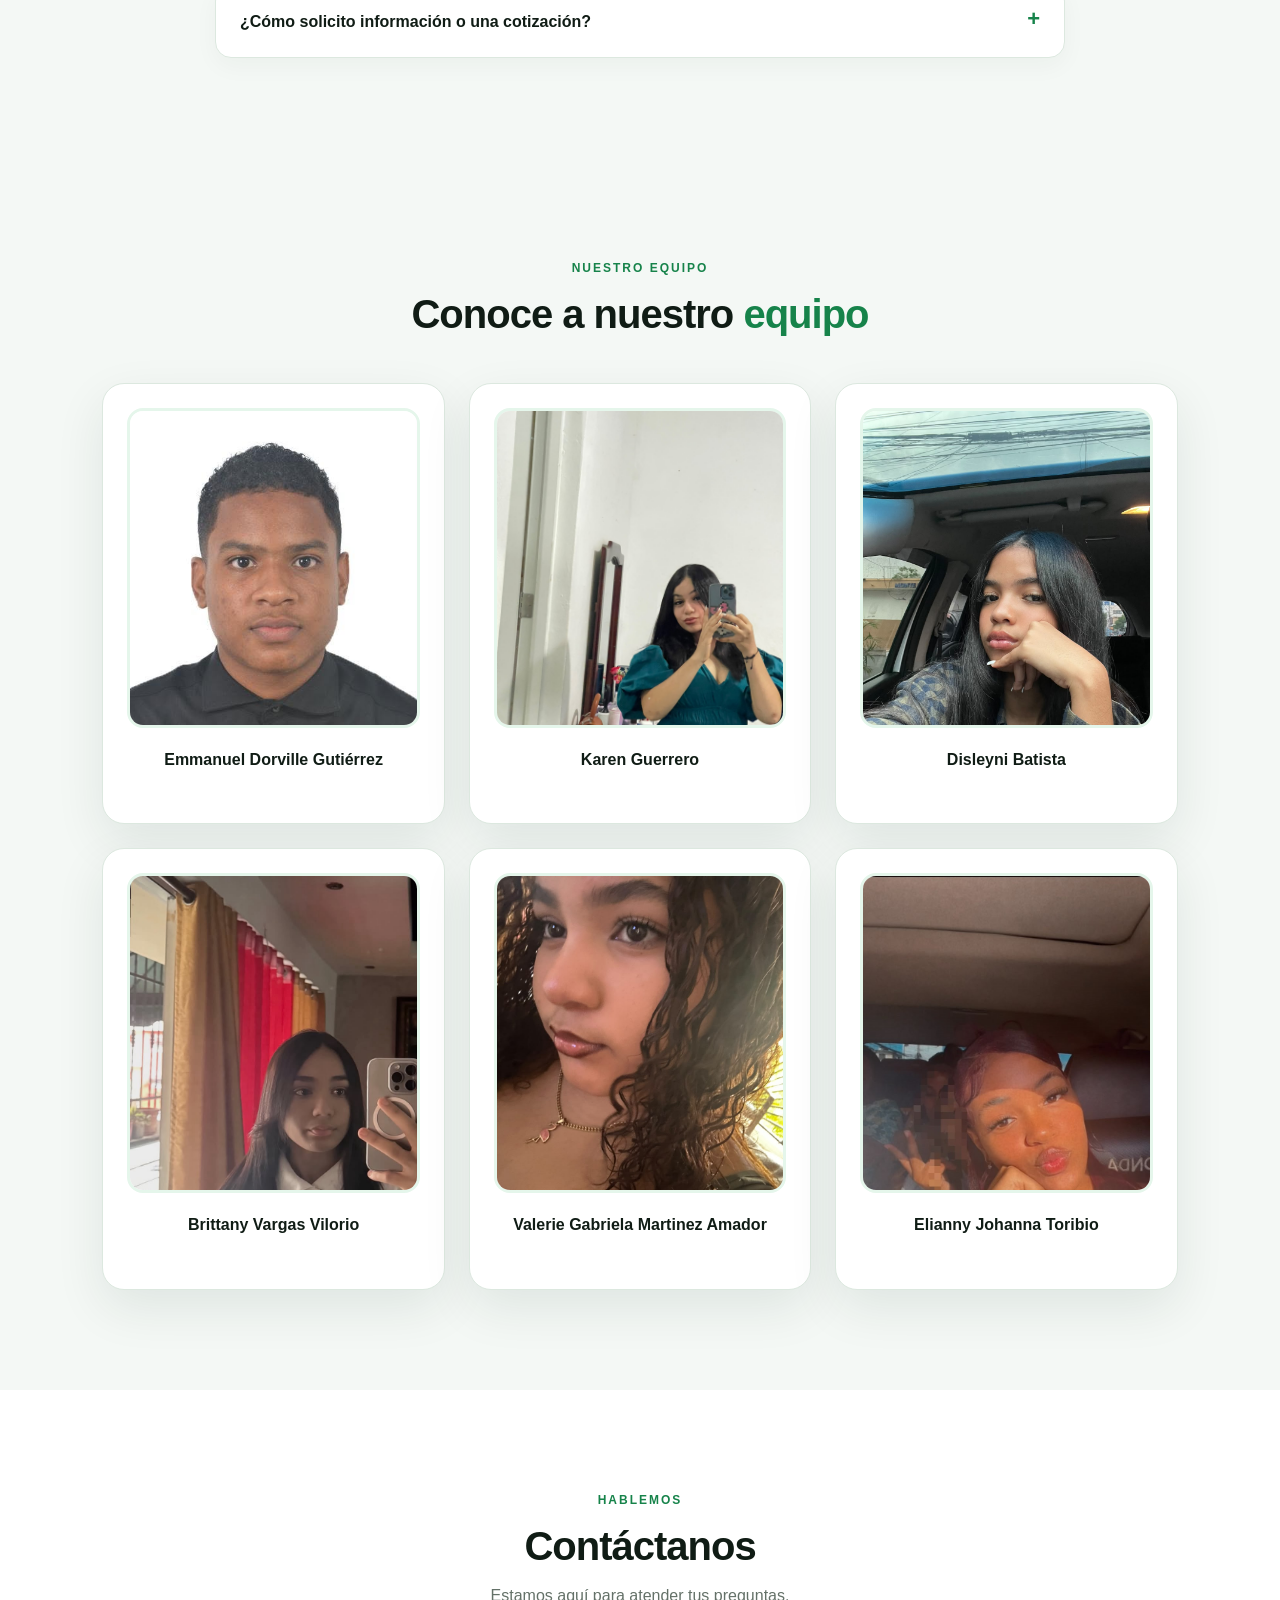
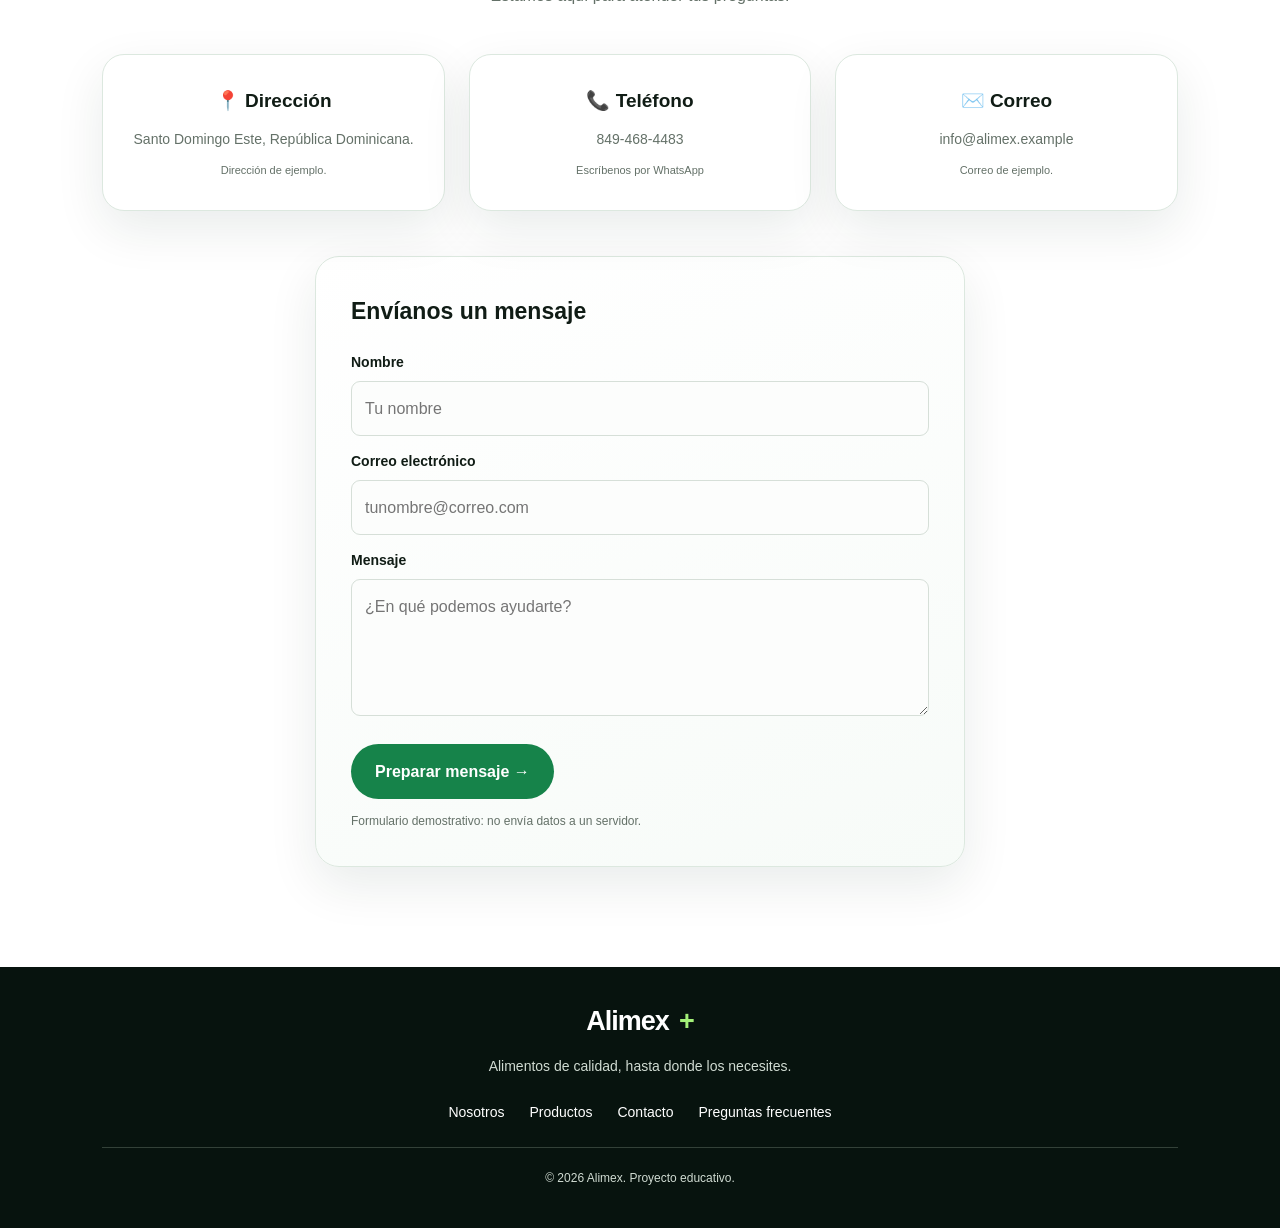
==== commit e79a16a7: "Fix duplicated page markup and put the healthy food game near the top" ====
--- a/index.html
+++ b/index.html
@@ -5,12 +5,12 @@
     <meta name="viewport" content="width=device-width, initial-scale=1.0">
     <meta name="description" content="Alimex: distribución responsable de alimentos, calidad y atención personalizada en República Dominicana.">
     <title>Alimex | Distribución de Alimentos</title>
-    <link rel="stylesheet" href="styles.css?v=20261021fix4">
+    <link rel="stylesheet" href="styles.css?v=20261021fix5">
     <style>
         .team-grid { grid-template-columns: repeat(3, minmax(0, 1fr)) !important; }
         @media (max-width: 700px) { .team-grid { grid-template-columns: 1fr !important; } }
     </style>
-    <script src="script.js?v=20261021fix4" defer></script>
+    <script src="script.js?v=20261021fix5" defer></script>
 </head>
 <body>
     <div class="alimex-intro" id="alimex-intro" aria-label="Bienvenido a Alimex"><div class="intro-portal"><div class="intro-ring"></div><div class="intro-core">A<span>+</span></div></div><div class="intro-wordmark">ALIMEX</div><p>CALIDAD QUE LLEGA A TI</p></div>
@@ -44,7 +44,7 @@
             </div>
             <div class="hero-image" role="img" aria-label="Alimentos frescos"></div>
         </section>
-        <section class="section food-game-section" id="juego-alimentos">
+<section class="section food-game-section" id="juego-alimentos">
   <div class="section-heading"><p class="eyebrow">APRENDE JUGANDO</p><h2>Reto <span>Alimex saludable</span></h2><p>Responde, suma puntos y descubre hábitos que pueden ayudarte a cuidar tu alimentación.</p></div>
   <div class="food-game">
     <div class="game-topline"><span class="game-chip">🎮 MINI JUEGO</span><span id="game-progress">Pregunta 1 de 6</span><span class="game-score">⭐ Puntos: <b id="game-score">0</b></span></div>
@@ -55,6 +55,7 @@
     <div class="game-finish" id="game-finish" hidden><div class="finish-trophy">🏆</div><h3>¡Reto completado!</h3><p id="game-result"></p><button type="button" class="btn btn-primary" id="game-restart">Jugar otra vez ↻</button></div>
   </div><p class="game-note">Este juego comparte información general, no sustituye la orientación de profesionales de la salud. Las necesidades alimentarias varían según cada persona.</p>
 </section>
+        
         <section class="slogan-strip" aria-label="Eslogan de Alimex"><span class="slogan-mark">✦</span><p><strong>Alimex</strong> — Alimentos de calidad, hasta donde los necesites.</p><span class="slogan-mark">✦</span></section>
         <section class="benefits">
             <div>🚚 <span><strong>Entrega responsable</strong><small>Servicio puntual</small></span></div>
@@ -108,7 +109,6 @@
                 <article><h3>🏬 Almacenamiento</h3><p>Organizamos los productos para su conservación.</p></article>
                 <article><h3>🚚 Distribución</h3><p>Coordinamos las entregas a nuestros clientes.</p></article>
             </div>
-
         </section>
         <section class="section tips-section" id="consejos">
             <div class="section-heading"><p class="eyebrow">INFORMACIÓN ÚTIL</p><h2>Consejos para cuidar los <span>alimentos</span></h2><p>Ideas generales para organizar y conservar tus compras. Sigue siempre las indicaciones de la etiqueta y las recomendaciones sanitarias aplicables.</p></div>
@@ -118,196 +118,6 @@
                 <article class="tip-card"><img src="https://images.unsplash.com/photo-1556909114-f6e7ad7d3136?auto=format&fit=crop&w=900&q=85" alt="Preparación organizada de alimentos" loading="lazy" onerror="if(!this.dataset.fallback){this.dataset.fallback='1';var p=document.createElement('div');p.className='image-fallback';p.setAttribute('role','img');p.setAttribute('aria-label','Preparación organizada de alimentos');p.innerHTML='<span>🍽️</span><small>Preparación organizada de alimentos</small>';this.replaceWith(p)}"><div><span>03 · PLANIFICACIÓN</span><h3>Planifica tus compras</h3><p>Haz una lista según las necesidades de tu hogar o negocio y confirma disponibilidad antes de coordinar un pedido.</p><a href="#contacto">Consultar con Alimex →</a></div></article>
             </div>
         </section>
-
-        <section class="section faq-section" id="preguntas">
-            <div class="section-heading"><p class="eyebrow">TE AYUDAMOS</p><h2>Preguntas <span>frecuentes</span></h2><p>Información rápida para que puedas coordinar con Alimex.</p></div>
-            <div class="faq-list">
-                <details><summary>¿Qué tipo de productos distribuye Alimex?</summary><p>Trabajamos con categorías como frutas y verduras, lácteos, granos, alimentos envasados y otras opciones. Consulta disponibilidad para tu pedido.</p></details>
-                <details><summary>¿Cómo puedo consultar disponibilidad?</summary><p>Escríbenos por WhatsApp y cuéntanos qué productos necesitas y para qué tipo de negocio.</p></details>
-                <details><summary>¿Alimex atiende a negocios y familias?</summary><p>Podemos orientarte según tus necesidades. Contacta al equipo para confirmar condiciones y cobertura.</p></details>
-                <details><summary>¿Cómo solicito información o una cotización?</summary><p>Usa el botón de WhatsApp o los datos de contacto de esta página. Nuestro equipo podrá ayudarte con los siguientes pasos.</p></details>
-            </div>
-        </section>
-        <section class="section team-section" id="equipo">
-            <div class="section-heading">
-                <p class="eyebrow">NUESTRO EQUIPO</p>
-                <h2>Conoce a nuestro <span>equipo</span></h2>
-            </div>
-            <div class="team-grid">
-                <article class="team-card">
-                    <img class="team-photo" src="845457746_1101589266060737_3366460002558829633_n.jpg" alt="Emmanuel Dorville Gutiérrez" loading="lazy" onerror="if(!this.dataset.fallback){this.dataset.fallback='1';var p=document.createElement('div');p.className='image-fallback';p.setAttribute('role','img');p.setAttribute('aria-label','Emmanuel Dorville Gutiérrez');p.innerHTML='<span>🌿</span><small>Emmanuel Dorville Gutiérrez</small>';this.replaceWith(p)}">
-                    <h3>Emmanuel Dorville Gutiérrez</h3>
-                </article>
-                <article class="team-card">
-                    <img class="team-photo" src="WhatsApp%20Image%202026-10-20%20at%202.13.17%20PM.jpeg" alt="Karen Guerrero" loading="lazy" onerror="if(!this.dataset.fallback){this.dataset.fallback='1';var p=document.createElement('div');p.className='image-fallback';p.setAttribute('role','img');p.setAttribute('aria-label','Karen Guerrero');p.innerHTML='<span>🌿</span><small>Karen Guerrero</small>';this.replaceWith(p)}">
-                    <h3>Karen Guerrero</h3>
-                </article>
-                <article class="team-card">
-                    <img class="team-photo" src="WhatsApp%20Image%202026-10-20%20at%202.13.17%20PM%20(1).jpeg" alt="Disleyni Batista" loading="lazy" onerror="if(!this.dataset.fallback){this.dataset.fallback='1';var p=document.createElement('div');p.className='image-fallback';p.setAttribute('role','img');p.setAttribute('aria-label','Disleyni Batista');p.innerHTML='<span>🌿</span><small>Disleyni Batista</small>';this.replaceWith(p)}">
-                    <h3>Disleyni Batista</h3>
-                </article>
-                <article class="team-card">
-                    <img class="team-photo" src="WhatsApp%20Image%202026-10-20%20at%2011.03.15%20PM%20(1).jpeg" alt="Brittany Vargas Vilorio" loading="lazy" onerror="if(!this.dataset.fallback){this.dataset.fallback='1';var p=document.createElement('div');p.className='image-fallback';p.setAttribute('role','img');p.setAttribute('aria-label','Brittany Vargas Vilorio');p.innerHTML='<span>🌿</span><small>Brittany Vargas Vilorio</small>';this.replaceWith(p)}">
-                    <h3>Brittany Vargas Vilorio</h3>
-                </article>
-                <article class="team-card">
-                    <img class="team-photo" src="WhatsApp%20Image%202026-10-20%20at%2011.11.09%20PM.jpeg" alt="Valerie Gabriela Martinez Amador" loading="lazy" onerror="if(!this.dataset.fallback){this.dataset.fallback='1';var p=document.createElement('div');p.className='image-fallback';p.setAttribute('role','img');p.setAttribute('aria-label','Valerie Gabriela Martinez Amador');p.innerHTML='<span>🌿</span><small>Valerie Gabriela Martinez Amador</small>';this.replaceWith(p)}">
-                    <h3>Valerie Gabriela Martinez Amador</h3>
-                </article>
-                <article class="team-card">
-                    <img class="team-photo" src="WhatsApp%20Image%202026-10-20%20at%2011.54.37%20PM.jpeg" alt="Elianny Johanna Toribio" loading="lazy" onerror="if(!this.dataset.fallback){this.dataset.fallback='1';var p=document.createElement('div');p.className='image-fallback';p.setAttribute('role','img');p.setAttribute('aria-label','Elianny Johanna Toribio');p.innerHTML='<span>🌿</span><small>Elianny Johanna Toribio</small>';this.replaceWith(p)}">
-                    <h3>Elianny Johanna Toribio</h3>
-                </article>
-            </div>
-        </section>
-        <section class="section" id="contacto">
-            <div class="section-heading"><p class="eyebrow">HABLEMOS</p><h2>Contáctanos</h2><p>Estamos aquí para atender tus preguntas.</p></div>
-            <div class="contact-grid">
-                <article class="contact-card"><h3>📍 Dirección</h3><p>Santo Domingo Este, República Dominicana.</p><small>Dirección de ejemplo.</small></article>
-                <article class="contact-card"><h3>📞 Teléfono</h3><p><a href="tel:+18494684483">849-468-4483</a></p><small><a href="https://wa.me/18494684483" target="_blank" rel="noopener noreferrer">Escríbenos por WhatsApp</a></small></article>
-                <article class="contact-card"><h3>✉️ Correo</h3><p>info@alimex.example</p><small>Correo de ejemplo.</small></article>
-            </div>
-            <form class="contact-form" id="contact-form">
-                <h3>Envíanos un mensaje</h3>
-                <label for="name">Nombre</label><input type="text" id="name" required placeholder="Tu nombre">
-                <label for="email">Correo electrónico</label><input type="email" id="email" required placeholder="tunombre@correo.com">
-                <label for="message">Mensaje</label><textarea id="message" rows="4" required placeholder="¿En qué podemos ayudarte?"></textarea>
-                <button type="submit" class="button">Preparar mensaje →</button>
-                <p id="form-status" class="form-status"></p>
-                <small>Formulario demostrativo: no envía datos a un servidor.</small>
-            </form>
-        </section>
-    </main>
-    <footer class="footer">
-        <a href="#inicio" class="logo">Alimex<span>+</span></a>
-        <p>Alimentos de calidad, hasta donde los necesites.</p>
-        <div class="footer-links"><a href="#nosotros">Nosotros</a><a href="#productos">Productos</a><a href="#contacto">Contacto</a><a href="#preguntas">Preguntas frecuentes</a></div>
-        <p class="copyright">© <span id="year"></span> Alimex. Proyecto educativo.</p>
-    </footer>
-
-    <aside class="alimex-assistant" id="alimex-assistant" aria-label="Asistente virtual de Alimex">
-      <button class="assistant-launcher" id="assistant-launcher" aria-expanded="false" aria-controls="assistant-panel"><span class="assistant-orb" aria-hidden="true">A</span><span><strong>Asistente Alimex</strong><small>Atención virtual · Español</small></span><span class="assistant-launcher-icon" aria-hidden="true">✦</span></button>
-      <section class="assistant-panel" id="assistant-panel" hidden>
-        <header class="assistant-head"><div class="assistant-avatar">A<span></span></div><div><strong>Asistente Alimex</strong><small>Tu guía de productos y servicios</small></div><button id="assistant-close" class="assistant-close" aria-label="Cerrar asistente">×</button></header>
-        <div class="assistant-welcome"><span class="assistant-label">BIENVENIDO A ALIMEX</span><p id="assistant-message" aria-live="polite">¡Hola! Te doy la bienvenida a Alimex. Puedo orientarte sobre nuestros productos, servicios y formas de contacto.</p></div>
-        <div class="assistant-quick-actions"><button data-question="productos">Ver productos</button><button data-question="servicios">Nuestros servicios</button><button data-question="contacto">Cómo contactar</button><button data-question="horario">Información general</button></div>
-        <form id="assistant-form" class="assistant-form"><label class="sr-only" for="assistant-input">Escribe tu pregunta</label><input id="assistant-input" type="text" placeholder="Escribe tu pregunta…" autocomplete="off"><button type="submit" aria-label="Enviar pregunta">➤</button></form>
-        <div class="assistant-controls"><button id="assistant-speak" type="button">▶ Escuchar presentación</button><button id="assistant-stop" type="button">Ⅱ Silenciar</button></div>
-        <p class="assistant-disclaimer">Asistente informativa. Para confirmar precios, inventario, cobertura y pedidos, contacta directamente a Alimex.</p>
-      </section>
-    </aside>
-    <div class="presentation-nudge" id="presentation-nudge"><span>✦</span><p><strong>Conoce Alimex</strong><small>Activa la presentación en voz</small></p><button id="presentation-start">Escuchar</button><button id="presentation-dismiss" aria-label="Cerrar aviso">×</button></div>
-    <a class="whatsapp-float" href="https://wa.me/18494684483" target="_blank" rel="noopener noreferrer" aria-label="Contactar a Alimex por WhatsApp" style="position:fixed!important;right:22px!important;bottom:22px!important;z-index:99999!important;display:flex!important;align-items:center!important;gap:10px!important;padding:15px 22px!important;border-radius:999px!important;background:#25D366!important;color:#fff!important;font-weight:800!important;font-size:16px!important;text-decoration:none!important;box-shadow:0 8px 24px rgba(0,0,0,.3)!important;visibility:visible!important;opacity:1!important;"><span aria-hidden="true" style="font-size:22px">☏</span><span>WhatsApp</span></a>
-</body>
-</htmlle>
-    <script src="script.js?v=20261021gamefix3" defer></script>
-</head>
-<body>
-    <div class="alimex-intro" id="alimex-intro" aria-label="Bienvenido a Alimex"><div class="intro-portal"><div class="intro-ring"></div><div class="intro-core">A<span>+</span></div></div><div class="intro-wordmark">ALIMEX</div><p>CALIDAD QUE LLEGA A TI</p></div>
-<script>(function(){var el=document.getElementById("alimex-intro");if(!el)return;function go(){el.classList.add("intro-hidden");el.style.setProperty("display","none","important");}window.setTimeout(go,1000);el.addEventListener("click",go);})();</script>
-<script>/* Cierre independiente para evitar que la bienvenida bloquee la página */(function(){var intro=document.querySelector(".alimex-intro");if(!intro)return;function dismiss(){intro.style.setProperty("display","none","important");intro.style.setProperty("visibility","hidden","important");intro.style.setProperty("pointer-events","none","important");}window.setTimeout(dismiss,2200);intro.addEventListener("click",dismiss);})();</script>
-    <header class="header">
-        <a href="#inicio" class="logo">Alimex<span>+</span></a>
-        <button class="menu-toggle" id="menu-toggle">☰</button>
-        <nav class="nav" id="nav">
-            <a href="#inicio">Inicio</a>
-            <a href="#nosotros">Nosotros</a>
-            <a href="#productos">Productos</a>
-            <a href="#calidad">Calidad</a>
-            <a href="#servicios">Servicios</a>
-            <a href="#consejos">Consejos</a>
-            <a href="#juego-alimentos">Juego saludable</a>
-            <a href="#preguntas">FAQ</a>
-            <a href="#equipo">Equipo</a>
-            <a href="#contacto">Contacto</a>
-        </nav>
-    </header>
-    <main>
-        <section class="hero" id="inicio">
-            <div class="hero-content">
-                <p class="eyebrow">CALIDAD QUE LLEGA A TI</p>
-                <h1>Alimentos de calidad,<br>hasta donde los <span>necesites.</span></h1>
-                <p>Conectamos alimentos de calidad con negocios y familias, ofreciendo confianza, frescura y entregas responsables.</p>
-                <a href="#productos" class="button">Explorar catálogo →</a>
-                <a href="#juego-alimentos" class="hero-secondary game-hero-link">🎮 Jugar reto saludable</a>
-                <a href="#contacto" class="hero-secondary">Solicitar información</a>
-            </div>
-            <div class="hero-image" role="img" aria-label="Alimentos frescos"></div>
-        </section>
-        <section class="slogan-strip" aria-label="Eslogan de Alimex"><span class="slogan-mark">✦</span><p><strong>Alimex</strong> — Alimentos de calidad, hasta donde los necesites.</p><span class="slogan-mark">✦</span></section>
-        <section class="benefits">
-            <div>🚚 <span><strong>Entrega responsable</strong><small>Servicio puntual</small></span></div>
-            <div>🌿 <span><strong>Calidad garantizada</strong><small>Cuidado de productos</small></span></div>
-            <div>🤝 <span><strong>Atención personalizada</strong><small>Clientes satisfechos</small></span></div>
-            <div>🥬 <span><strong>Productos frescos</strong><small>Compromiso alimentario</small></span></div>
-        </section>
-        <section class="section" id="nosotros">
-            <div class="section-heading">
-                <p class="eyebrow">CONÓCENOS</p>
-                <h2>Somos <span>Alimex</span></h2>
-                <p>Trabajamos para que los alimentos lleguen a su destino con calidad, organización y responsabilidad.</p>
-            </div>
-            <div class="about-grid">
-                <article class="info-card"><h3>¿Quiénes somos?</h3><p>Somos una empresa dedicada a la recepción, almacenamiento y distribución de alimentos, conectando proveedores y negocios con un servicio confiable.</p></article>
-                <article class="info-card"><h3>¿Qué representamos?</h3><p>Representamos frescura, confianza, calidad y compromiso para facilitar el acceso a alimentos.</p></article>
-            </div>
-        </section>
-        <section class="section values-section">
-            <div class="mission-grid">
-                <article><h3>Nuestra misión</h3><p>Distribuir alimentos de calidad con un servicio seguro, eficiente y responsable.</p></article>
-                <article><h3>Nuestra visión</h3><p>Ser una empresa reconocida por nuestra calidad, responsabilidad y excelencia.</p></article>
-                <article><h3>Nuestros valores</h3><p>Responsabilidad, honestidad, calidad, puntualidad y compromiso.</p></article>
-            </div>
-        </section>
-        <section class="section" id="productos">
-            <div class="section-heading"><p class="eyebrow">NUESTRO CATÁLOGO</p><h2>Productos que <span>distribuimos</span></h2></div>
-            <div class="products-grid">
-                <article class="product-card" id="cat-frutas"><img class="product-photo" src="https://images.unsplash.com/photo-1542838132-92c53300491e?auto=format&fit=crop&w=600&q=80" alt="Frutas y verduras frescas" loading="lazy" onerror="if(!this.dataset.fallback){this.dataset.fallback='1';var p=document.createElement('div');p.className='image-fallback';p.setAttribute('role','img');p.setAttribute('aria-label','Frutas y verduras frescas');p.innerHTML='<span>🥬</span><small>Frutas y verduras frescas</small>';this.replaceWith(p)}"><div class="product-emoji">🥬</div><h3>Frutas y verduras</h3><p>Productos frescos para comercios y restaurantes.</p><a class="text-link" href="#contacto">Consultar esta categoría →</a></article>
-                <article class="product-card" id="cat-lacteos"><img class="product-photo" src="https://images.unsplash.com/photo-1550583724-b2692b85b150?auto=format&fit=crop&w=600&q=80" alt="Productos lácteos" loading="lazy" onerror="if(!this.dataset.fallback){this.dataset.fallback='1';var p=document.createElement('div');p.className='image-fallback';p.setAttribute('role','img');p.setAttribute('aria-label','Productos lácteos');p.innerHTML='<span>🥛</span><small>Productos lácteos</small>';this.replaceWith(p)}"><div class="product-emoji">🥛</div><h3>Productos lácteos</h3><p>Leche, queso y otros productos lácteos.</p><a class="text-link" href="#contacto">Consultar esta categoría →</a></article>
-                <article class="product-card" id="cat-granos"><img class="product-photo" src="https://images.unsplash.com/photo-1509440159596-0249088772ff?auto=format&fit=crop&w=600&q=80" alt="Granos y cereales" loading="lazy" onerror="if(!this.dataset.fallback){this.dataset.fallback='1';var p=document.createElement('div');p.className='image-fallback';p.setAttribute('role','img');p.setAttribute('aria-label','Granos y cereales');p.innerHTML='<span>🌾</span><small>Granos y cereales</small>';this.replaceWith(p)}"><div class="product-emoji">🌾</div><h3>Granos y cereales</h3><p>Arroz, habichuelas, avena y productos similares.</p><a class="text-link" href="#contacto">Consultar esta categoría →</a></article>
-                <article class="product-card" id="cat-envasados"><img class="product-photo" src="https://images.unsplash.com/photo-1543168256-418811576931?auto=format&fit=crop&w=600&q=80" alt="Alimentos envasados" loading="lazy" onerror="if(!this.dataset.fallback){this.dataset.fallback='1';var p=document.createElement('div');p.className='image-fallback';p.setAttribute('role','img');p.setAttribute('aria-label','Alimentos envasados');p.innerHTML='<span>🥫</span><small>Alimentos envasados</small>';this.replaceWith(p)}"><div class="product-emoji">🥫</div><h3>Alimentos envasados</h3><p>Alimentos empacados para diferentes necesidades.</p><a class="text-link" href="#contacto">Consultar esta categoría →</a></article>
-                <article class="product-card" id="cat-congelados"><img class="product-photo" src="https://images.unsplash.com/photo-1607623814075-e51df1bdc82f?auto=format&fit=crop&w=600&q=80" alt="Proteínas y congelados" loading="lazy" onerror="if(!this.dataset.fallback){this.dataset.fallback='1';var p=document.createElement('div');p.className='image-fallback';p.setAttribute('role','img');p.setAttribute('aria-label','Proteínas y congelados');p.innerHTML='<span>🍗</span><small>Proteínas y congelados</small>';this.replaceWith(p)}"><div class="product-emoji">🍗</div><h3>Proteínas y congelados</h3><p>Opciones para complementar el abastecimiento de tu negocio.</p><a class="text-link" href="#contacto">Consultar esta categoría →</a></article>
-                <article class="product-card" id="cat-bebidas"><img class="product-photo" src="https://images.unsplash.com/photo-1534353473418-4cfa6c56fd38?auto=format&fit=crop&w=600&q=80" alt="Bebidas" loading="lazy" onerror="if(!this.dataset.fallback){this.dataset.fallback='1';var p=document.createElement('div');p.className='image-fallback';p.setAttribute('role','img');p.setAttribute('aria-label','Bebidas');p.innerHTML='<span>🧃</span><small>Bebidas</small>';this.replaceWith(p)}"><div class="product-emoji">🧃</div><h3>Bebidas</h3><p>Alternativas para hogares, comercios y establecimientos.</p><a class="text-link" href="#contacto">Consultar esta categoría →</a></article>
-            </div>
-            <p class="catalog-note">¿Buscas un producto específico? <a href="#contacto">Consulta disponibilidad con nuestro equipo.</a></p>
-        </section>
-        <section class="section category-showcase" id="calidad">
-  <div class="quality-panel">
-    <div class="quality-copy"><p class="eyebrow">EL SELLO ALIMEX</p><h2>Calidad que mueve <span>tu día</span></h2><p>Conectamos alimentos con hogares y negocios mediante una distribución organizada, atención cercana y compromiso con cada entrega.</p>
-      <div class="quality-points"><div><span>✦</span><p><strong>Selección responsable</strong><small>Atención a la calidad de los productos.</small></p></div><div><span>◈</span><p><strong>Organización y cuidado</strong><small>Procesos pensados para un manejo responsable.</small></p></div><div><span>➜</span><p><strong>Abastecimiento práctico</strong><small>Soluciones para comercios y hogares.</small></p></div></div>
-      <a class="btn btn-primary" href="#contacto">Conoce más de Alimex</a>
-    </div>
-    <div class="quality-visual" aria-label="Ilustración decorativa de distribución de alimentos"><div class="quality-orbit orbit-one"></div><div class="quality-orbit orbit-two"></div><div class="quality-core"><span>ALIMEX</span><b>+</b><small>CALIDAD EN MOVIMIENTO</small></div><div class="quality-float float-top">✦ FRESCURA</div><div class="quality-float float-bottom">↗ DISTRIBUCIÓN</div></div>
-  </div>
-</section>
-        <section class="section services-section" id="servicios">
-            <div class="section-heading"><p class="eyebrow">LO QUE HACEMOS</p><h2>Nuestros servicios</h2></div>
-            <div class="services-grid">
-                <article><h3>📦 Recepción</h3><p>Recibimos y verificamos los productos.</p></article>
-                <article><h3>🏬 Almacenamiento</h3><p>Organizamos los productos para su conservación.</p></article>
-                <article><h3>🚚 Distribución</h3><p>Coordinamos las entregas a nuestros clientes.</p></article>
-            </div>
-
-        </section>
-        <section class="section tips-section" id="consejos">
-            <div class="section-heading"><p class="eyebrow">INFORMACIÓN ÚTIL</p><h2>Consejos para cuidar los <span>alimentos</span></h2><p>Ideas generales para organizar y conservar tus compras. Sigue siempre las indicaciones de la etiqueta y las recomendaciones sanitarias aplicables.</p></div>
-            <div class="tips-grid">
-                <article class="tip-card"><img src="https://images.unsplash.com/photo-1584473457409-ae5c91d7a7b4?auto=format&fit=crop&w=900&q=85" alt="Verduras frescas organizadas" loading="lazy" onerror="if(!this.dataset.fallback){this.dataset.fallback='1';var p=document.createElement('div');p.className='image-fallback';p.setAttribute('role','img');p.setAttribute('aria-label','Verduras frescas organizadas');p.innerHTML='<span>🥦</span><small>Verduras frescas organizadas</small>';this.replaceWith(p)}"><div><span>01 · FRESCURA</span><h3>Organiza los productos frescos</h3><p>Revisa los alimentos al recibirlos y separa los que necesiten refrigeración de los que se conservan a temperatura ambiente.</p><a href="#cat-frutas">Explorar frutas y verduras →</a></div></article>
-                <article class="tip-card"><img src="https://images.unsplash.com/photo-1606787366850-de6330128bfc?auto=format&fit=crop&w=900&q=85" alt="Alimentos almacenados" loading="lazy" onerror="if(!this.dataset.fallback){this.dataset.fallback='1';var p=document.createElement('div');p.className='image-fallback';p.setAttribute('role','img');p.setAttribute('aria-label','Alimentos almacenados');p.innerHTML='<span>📦</span><small>Alimentos almacenados</small>';this.replaceWith(p)}"><div><span>02 · ALMACENAMIENTO</span><h3>Cuida el almacenamiento</h3><p>Mantén los alimentos en condiciones adecuadas, evita la contaminación cruzada y respeta las instrucciones de conservación del empaque.</p><a href="#servicios">Conocer servicios →</a></div></article>
-                <article class="tip-card"><img src="https://images.unsplash.com/photo-1556909114-f6e7ad7d3136?auto=format&fit=crop&w=900&q=85" alt="Preparación organizada de alimentos" loading="lazy" onerror="if(!this.dataset.fallback){this.dataset.fallback='1';var p=document.createElement('div');p.className='image-fallback';p.setAttribute('role','img');p.setAttribute('aria-label','Preparación organizada de alimentos');p.innerHTML='<span>🍽️</span><small>Preparación organizada de alimentos</small>';this.replaceWith(p)}"><div><span>03 · PLANIFICACIÓN</span><h3>Planifica tus compras</h3><p>Haz una lista según las necesidades de tu hogar o negocio y confirma disponibilidad antes de coordinar un pedido.</p><a href="#contacto">Consultar con Alimex →</a></div></article>
-            </div>
-        </section>
-        <section class="section food-game-section" id="juego-alimentos">
-  <div class="section-heading"><p class="eyebrow">APRENDE JUGANDO</p><h2>Reto <span>Alimex saludable</span></h2><p>Responde, suma puntos y descubre hábitos que pueden ayudarte a cuidar tu alimentación.</p></div>
-  <div class="food-game">
-    <div class="game-topline"><span class="game-chip">🎮 MINI JUEGO</span><span id="game-progress">Pregunta 1 de 6</span><span class="game-score">⭐ Puntos: <b id="game-score">0</b></span></div>
-    <div class="game-progress-track"><div id="game-progress-bar"></div></div>
-    <div class="game-question-area"><div class="game-emoji" id="game-emoji">🥗</div><p class="game-kicker" id="game-kicker">ELIGE LA MEJOR RESPUESTA</p><h3 id="game-question">¿Qué opción ayuda a tener una alimentación variada?</h3><div class="game-answers" id="game-answers">
-      <button type="button" class="game-answer" data-answer="0">Comer distintos grupos de alimentos</button><button type="button" class="game-answer" data-answer="1">Comer solo un tipo de alimento</button><button type="button" class="game-answer" data-answer="2">Evitar todas las frutas</button>
-    </div><div class="game-feedback" id="game-feedback" aria-live="polite"></div><button type="button" class="btn btn-primary game-next" id="game-next" hidden>Siguiente pregunta →</button></div>
-    <div class="game-finish" id="game-finish" hidden><div class="finish-trophy">🏆</div><h3>¡Reto completado!</h3><p id="game-result"></p><button type="button" class="btn btn-primary" id="game-restart">Jugar otra vez ↻</button></div>
-  </div><p class="game-note">Este juego comparte información general, no sustituye la orientación de profesionales de la salud. Las necesidades alimentarias varían según cada persona.</p>
-</section>
         <section class="section faq-section" id="preguntas">
             <div class="section-heading"><p class="eyebrow">TE AYUDAMOS</p><h2>Preguntas <span>frecuentes</span></h2><p>Información rápida para que puedas coordinar con Alimex.</p></div>
             <div class="faq-list">
--- a/styles.css
+++ b/styles.css
@@ -760,3 +760,7 @@
 .tip-card .image-fallback{height:150px;min-height:150px}
 .team-grid .image-fallback{height:220px;min-height:220px}
 @media(max-width:600px){.product-card .image-fallback{height:165px;min-height:165px}}
+
+/* Ajustes finales: navegación sin categorías duplicadas y juego visible cerca del inicio */
+#juego-alimentos{scroll-margin-top:100px}.food-game-section{display:block!important;visibility:visible!important;opacity:1!important}.food-game{position:relative;z-index:1}.game-hero-link{display:inline-flex!important}
+@media(min-width:761px){.food-game-section .section-heading{margin-bottom:28px}}
